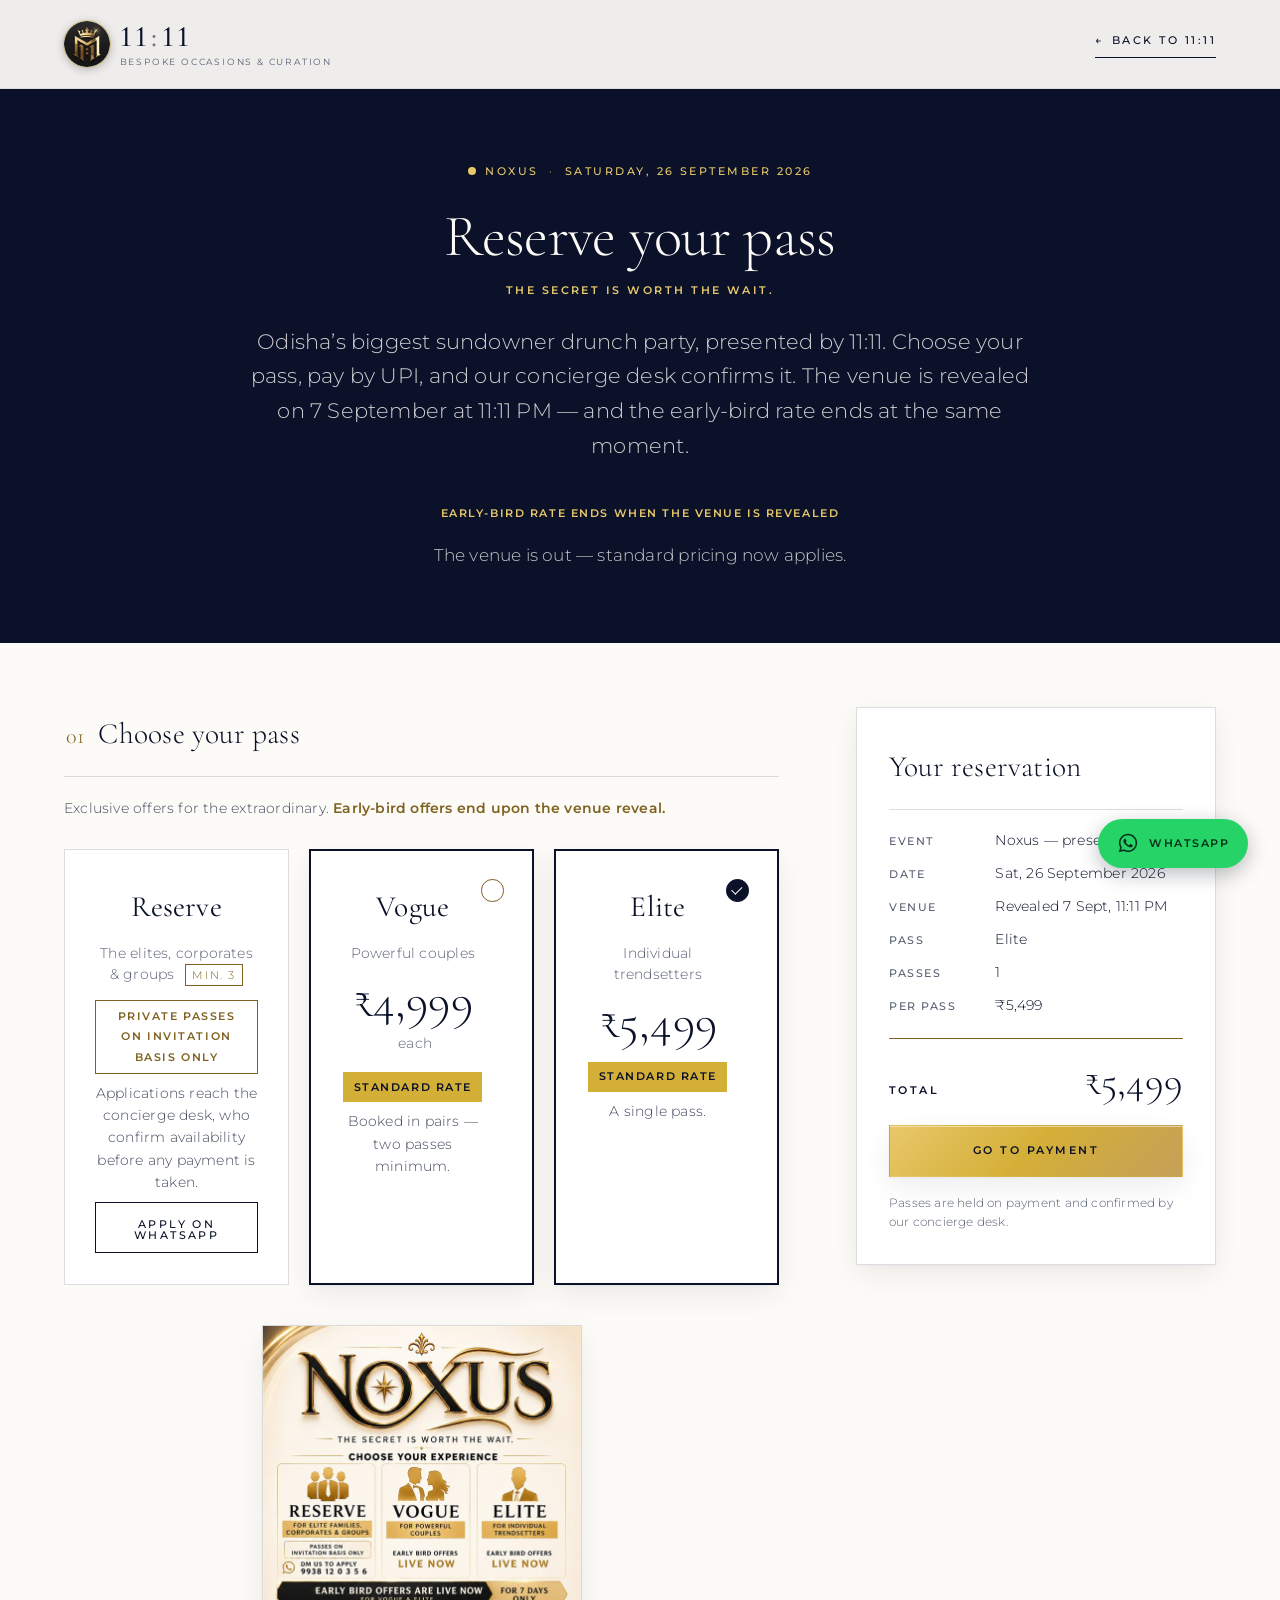
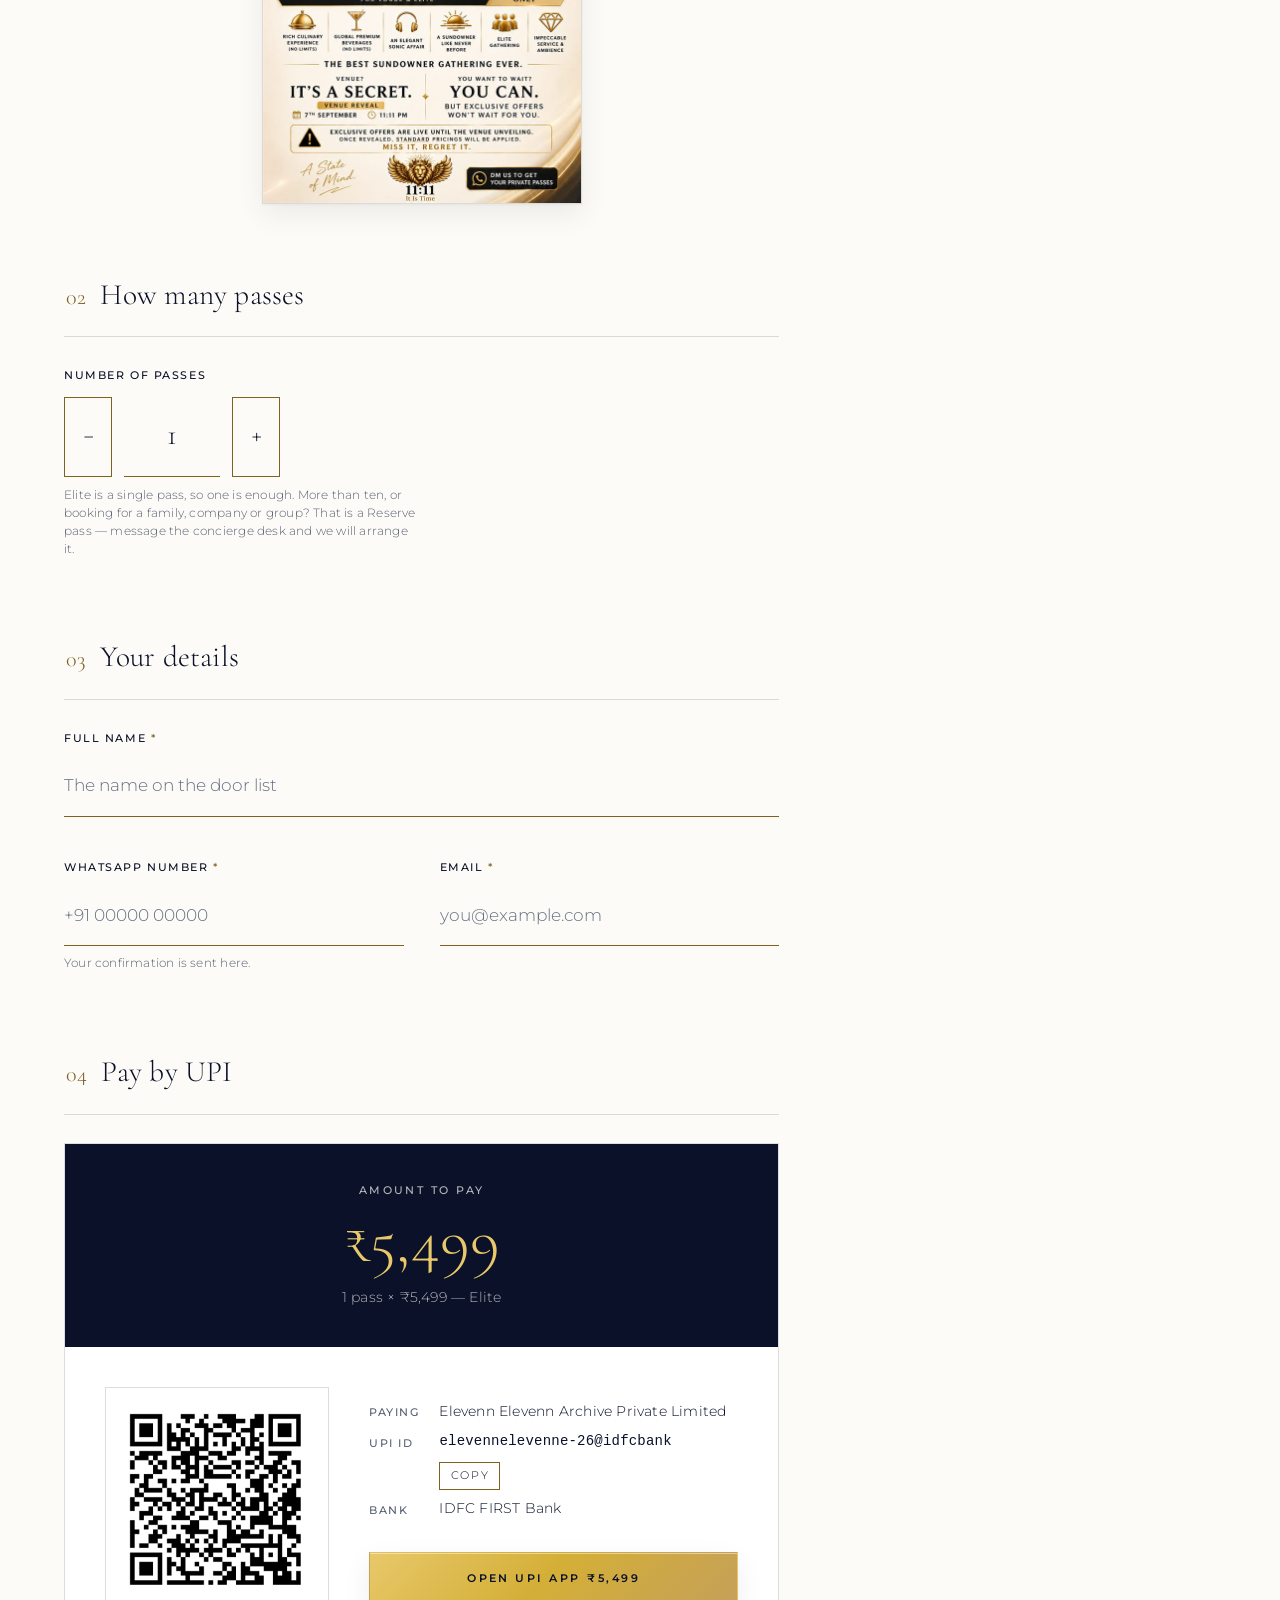
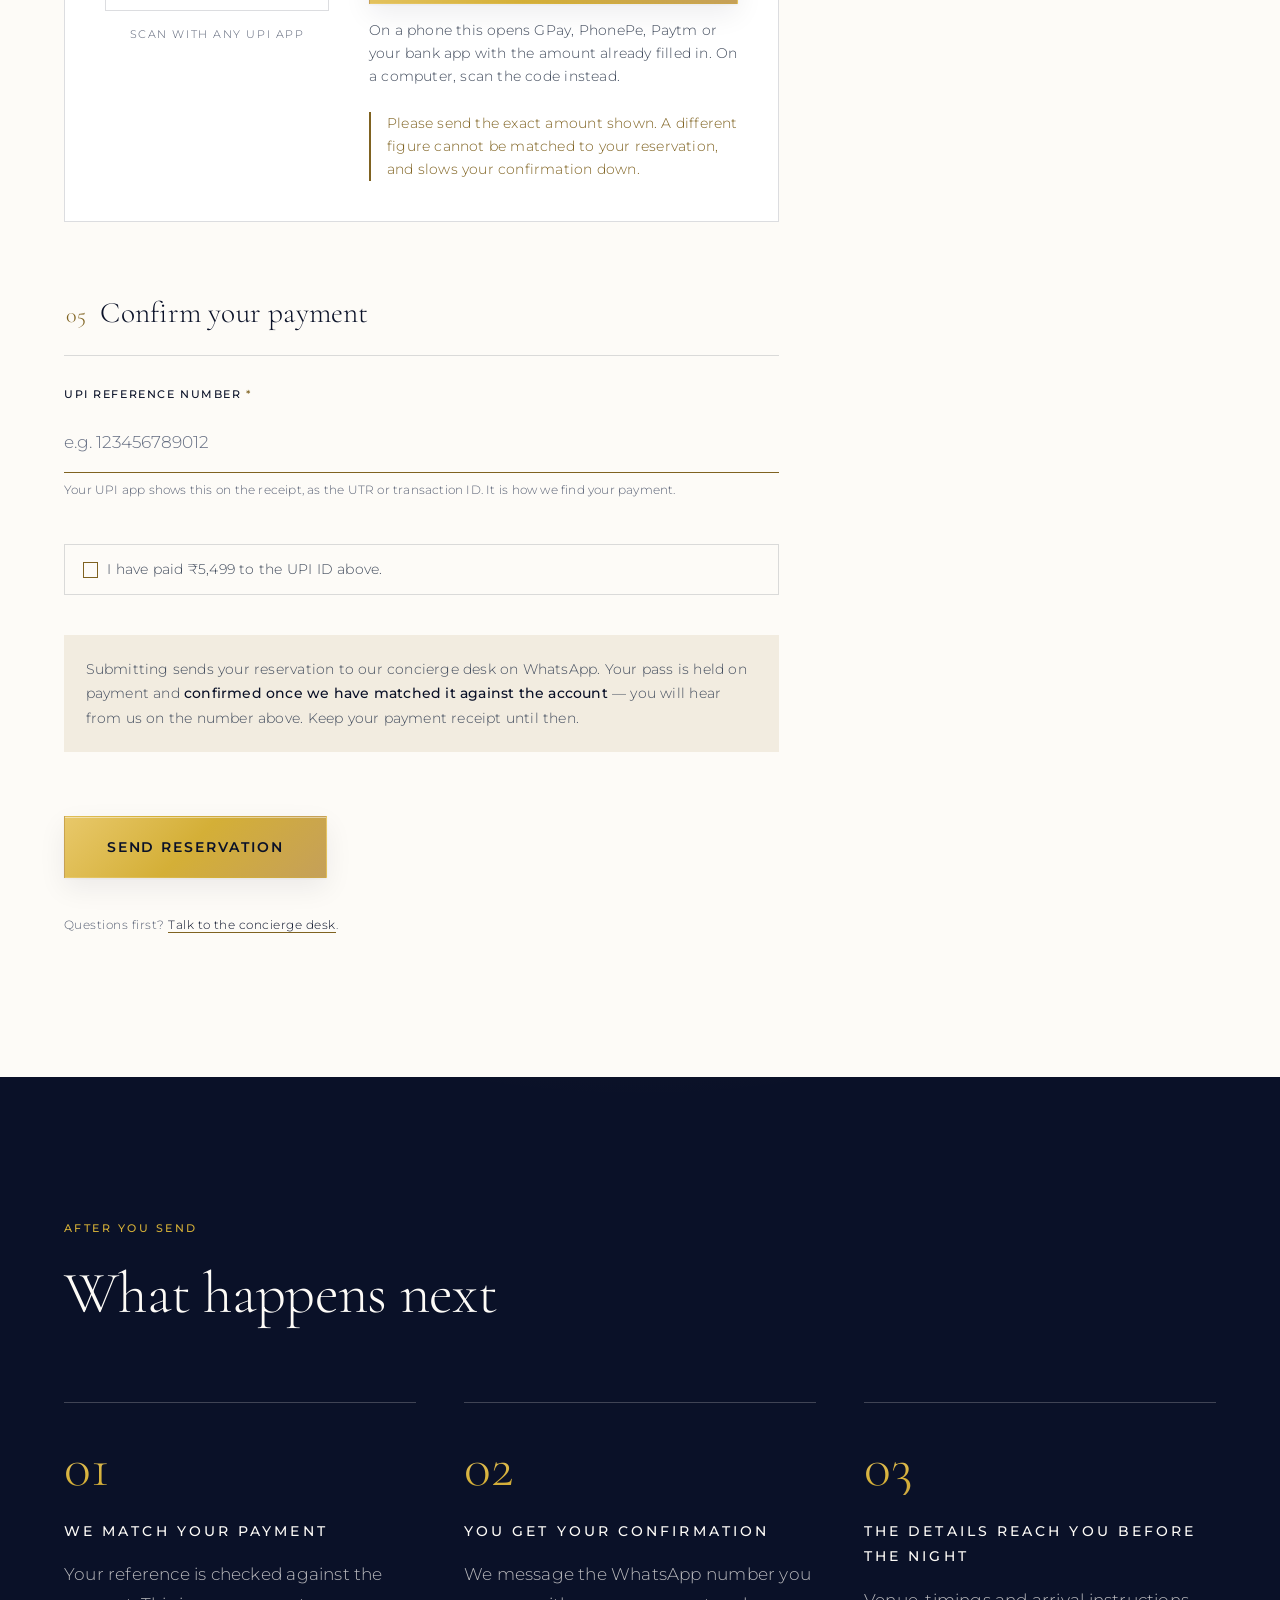
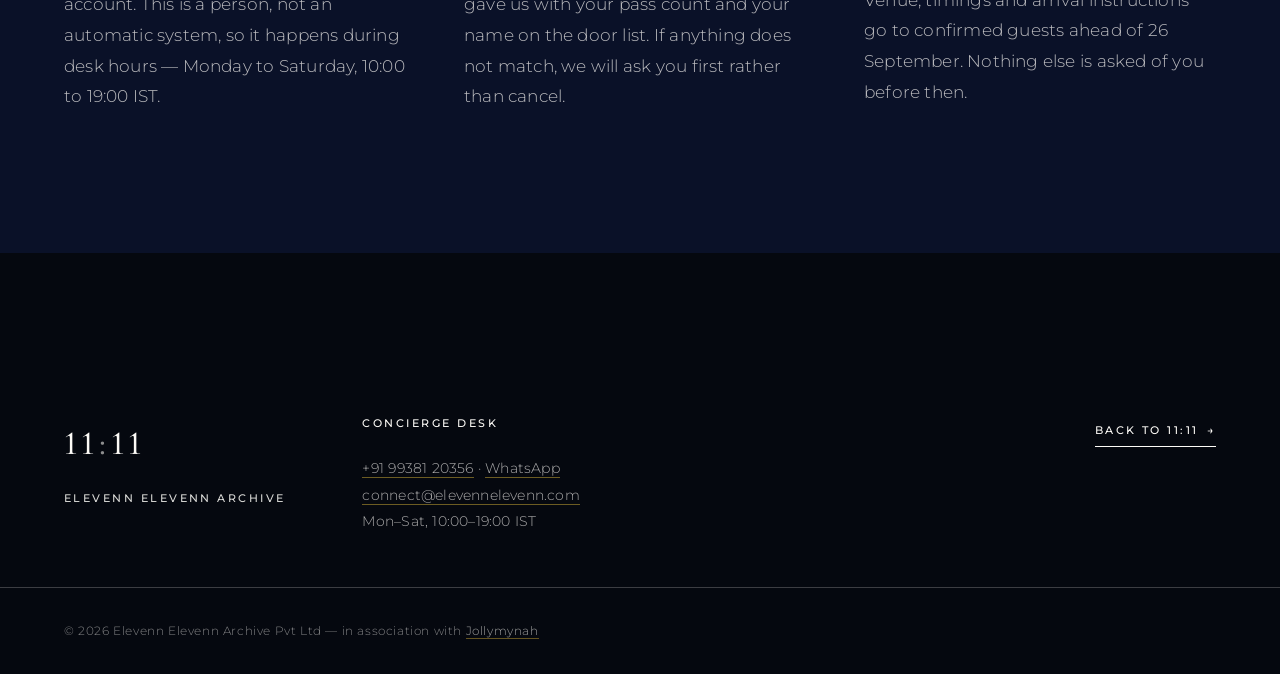
==== book.html @ fddaf41f "Add the campaign film to the Noxus band The client's 20-second vertical reel (478x850, H.264, 3.7 MB" ====
<!DOCTYPE html>
<html lang="en-IN" class="no-js">
<head>
  <meta charset="UTF-8">
  <meta name="viewport" content="width=device-width, initial-scale=1">

  <script>document.documentElement.className = document.documentElement.className.replace('no-js', 'js');</script>

  <title>Reserve Your Pass | NOXUS &mdash; 26 September 2026</title>
  <meta name="description" content="Reserve your NOXUS pass for Saturday 26 September 2026 — Odisha's biggest sundowner drunch party, presented by 11:11. Reserve, Vogue and Elite passes. The early-bird rate ends when the venue is revealed on 7 September at 11:11 PM.">
  <meta name="author" content="Elevenn Elevenn Archive Pvt Ltd">
  <meta name="theme-color" content="#FDFBF7">

  <link rel="icon" href="images/logo.png" type="image/png" sizes="512x512">
  <link rel="apple-touch-icon" href="images/apple-touch-icon.png">

  <!-- Canonical, for the same reason as index.html: these pages answer on both
       elevennelevenn.in and the old github.io address, which 301-redirects
       here. No trailing slash on this one — it is a file, not a directory. -->
  <link rel="canonical" href="https://elevennelevenn.in/book.html">

  <!-- This page gets shared far more than the home page will: a ticket link is
       pasted into WhatsApp groups, and the preview card is the advert. Same
       absolute host as index.html — move both files together. -->
  <meta property="og:type" content="website">
  <meta property="og:url" content="https://elevennelevenn.in/book.html">
  <meta property="og:site_name" content="11:11">
  <meta property="og:title" content="NOXUS — Reserve Your Pass · 26 September 2026">
  <meta property="og:description" content="Odisha's biggest sundowner drunch party, 26 September 2026. Reserve, Vogue and Elite passes — the early-bird rate ends the moment the venue is revealed on 7 September at 11:11 PM.">
  <meta property="og:locale" content="en_IN">
  <meta property="og:image" content="https://elevennelevenn.in/images/hero-1600.jpg">
  <meta property="og:image:alt" content="The 11:11 crest: a crowned lion between outspread golden wings, above the numerals 11:11, on midnight navy.">
  <meta name="twitter:card" content="summary_large_image">
  <meta name="twitter:title" content="NOXUS — Reserve Your Pass · 26 September 2026">
  <meta name="twitter:description" content="NOXUS, 26 September 2026. Reserve, Vogue and Elite passes. The early-bird rate ends when the venue is revealed.">
  <meta name="twitter:image" content="https://elevennelevenn.in/images/hero-1600.jpg">

  <link rel="preconnect" href="https://fonts.googleapis.com">
  <link rel="preconnect" href="https://fonts.gstatic.com" crossorigin>
  <link href="https://fonts.googleapis.com/css2?family=Cormorant+Garamond:ital,wght@0,300;0,400;0,500;0,600;1,300;1,400&family=Montserrat:wght@300;400;500;600&display=swap" rel="stylesheet">

  <!-- Same cache-buster string as index.html. Bump both together, always. -->
  <link rel="stylesheet" href="css/style.css?v=2026-09-02d">
</head>

<body>
  <a class="skip-link" href="#main">Skip to main content</a>

  <!-- ============================================================
       HEADER
       Deliberately not the site header: this is a checkout page, and a full
       navigation here exists only to lead people away from it mid-payment.
       Brand, one way back, one way to ask a question.

       --solid because there is no dark hero underneath — see section 06 of
       the stylesheet.
       ============================================================ -->
  <header class="site-header site-header--solid" id="site-header" data-header>
    <div class="container site-header__inner">
      <a class="logo" href="index.html" aria-label="11:11 — home">
        <img class="logo__badge" src="images/logo.png" alt="" aria-hidden="true"
             width="512" height="512" decoding="async">
        <span class="logo__text">
          <span class="logo__mark">11<span class="logo__colon">:</span>11</span>
          <span class="logo__sub">Bespoke Occasions &amp; Curation</span>
        </span>
      </a>

      <div class="site-header__actions">
        <a class="link-arrow book-back" href="index.html">
          <span class="link-arrow__icon book-back__icon" aria-hidden="true">&larr;</span>
          <span class="book-back__label">Back to 11:11</span>
        </a>
      </div>
    </div>
  </header>

  <main id="main">

    <!-- ============================================================
         1. THE HEAD OF THE PAGE
         Repeats the date and the countdown from the landing band, because a
         visitor arriving from a pasted link has not seen either.
         ============================================================ -->
    <section class="book-head" aria-labelledby="book-title">
      <div class="container book-head__inner">
        <p class="eyebrow eyebrow--light book-head__eyebrow">
          <span class="debut__pulse" aria-hidden="true"></span>Noxus
          <span class="debut__dot" aria-hidden="true">&middot;</span>
          Saturday, 26 September 2026
        </p>

        <h1 class="display display--lg book-head__title" id="book-title">
          Reserve your pass
        </h1>

        <p class="book-head__strap">The secret is worth the wait.</p>

        <p class="book-head__lede">
          Odisha&rsquo;s biggest sundowner drunch party, presented by 11:11. Choose
          your pass, pay by UPI, and our concierge desk confirms it. The venue is
          revealed on 7 September at 11:11 PM &mdash; and the early-bird rate ends
          at the same moment.
        </p>

        <!-- On a checkout page the useful clock is the DEADLINE, not the event.
             This counts to the venue unveiling on 7 September at 11:11 PM, which
             is the same instant the early-bird rate ends (client's poster,
             1 Sept 2026). The event's own countdown is on index.html.
             Same explicit +05:30 offset as every other countdown here. -->
        <p class="book-head__clock-label">Early-bird rate ends when the venue is revealed</p>
        <div class="countdown" data-countdown="2026-09-07T23:11:00+05:30"
             data-countdown-done="The venue is out &mdash; standard pricing now applies.">
          <div class="countdown__grid" aria-hidden="true">
            <div class="countdown__unit">
              <span class="countdown__num" data-countdown-part="days">--</span>
              <span class="countdown__label">Days</span>
            </div>
            <div class="countdown__unit">
              <span class="countdown__num" data-countdown-part="hours">--</span>
              <span class="countdown__label">Hours</span>
            </div>
            <div class="countdown__unit">
              <span class="countdown__num" data-countdown-part="minutes">--</span>
              <span class="countdown__label">Minutes</span>
            </div>
            <div class="countdown__unit">
              <span class="countdown__num" data-countdown-part="seconds">--</span>
              <span class="countdown__label">Seconds</span>
            </div>
          </div>
          <p class="visually-hidden" data-countdown-live role="status" aria-live="polite"></p>
        </div>
      </div>
    </section>

    <!-- ============================================================
         2. THE RESERVATION

         HOW THIS ACTUALLY WORKS, because it is not a payment gateway and the
         page must never imply that it is:

           1. The visitor picks a pass count. The RATE is not a choice — the
              early-bird price runs until the venue is unveiled on 7 September
              at 11:11 PM and the standard price applies after, so js/booking.js
              works out which is in force and writes the running total into the
              pass card, the summary, the pay panel and the UPI deep link.
           2. They pay that exact amount to the company's UPI ID, either by
              scanning images/upi-qr.png or by tapping the button, which opens
              their UPI app with payee and amount pre-filled.
           3. They come back, enter the UPI reference their app gave them, and
              submit. The details are handed to WhatsApp addressed to the
              concierge desk, exactly as the enquiry form does.
           4. A human matches the reference against the bank account and
              confirms the pass.

         Step 4 is a person, not code. That is why nothing on this page says a
         pass is "booked" or "confirmed" on submit — it says the reservation has
         been sent and will be confirmed. Do not soften that wording.

         STILL UNCONFIRMED, and therefore deliberately unwritten: the doors
         time, the lineup, the capacity, VOGUE's two prices, and the refund /
         transfer policy. That last one should exist in writing before real
         money arrives — flag it to the client rather than drafting terms here.
         The venue and the early-bird deadline are no longer on that list: the
         venue is deliberately secret until 7 September at 11:11 PM, which is
         also when the early-bird rate ends.
         ============================================================ -->
    <section class="section book" id="reserve" aria-labelledby="reserve-title">
      <div class="container book__grid">

        <div class="book__main">
          <h2 class="visually-hidden" id="reserve-title">Reserve a Noxus pass</h2>

          <form class="form book-form" id="booking-form" novalidate>

            <!-- ---------- Step 1: which pass ----------
              Three passes; two of them are bought here.

              PRICES (client, 1 Sept 2026, evening — these SUPERSEDE the
              ₹2,999/₹5,999 figures given earlier in the day, which predated the
              three-pass structure and were briefly live against Elite):

                Elite   individual        ₹5,499 → ₹2,499
                Vogue   couples, EACH     ₹4,999 → ₹1,999   (per person)
                Reserve invitation only, minimum 3

              Vogue is priced PER PERSON, which is why it carries data-min="2":
              a single Vogue pass at ₹1,999 would otherwise undercut a single
              Elite pass at ₹2,499 and nobody would ever buy Elite. Two is the
              smallest number that matches "for powerful couples" — it is an
              inference from the client's own wording, so it is flagged rather
              than buried.

              Every figure lives on the radio, beside the number a visitor
              reads. js/booking.js hardcodes no amount.
            -->
            <fieldset class="book-step">
              <legend class="book-step__legend">
                <span class="book-step__num" aria-hidden="true">01</span>
                Choose your pass
              </legend>

              <p class="book-step__intro">
                Exclusive offers for the extraordinary.
                <strong>Early-bird offers end upon the venue reveal.</strong>
              </p>

              <ul class="pass-choice">
                <li class="pass-card pass-card--static">
                  <p class="pass-card__flag">Reserve</p>
                  <p class="pass-card__who">The elites, corporates &amp; groups <span class="pass-card__min">Min. 3</span></p>
                  <p class="pass-card__status pass-card__status--invite">Private passes on invitation basis only</p>
                  <p class="pass-card__note">
                    Applications reach the concierge desk, who confirm availability
                    before any payment is taken.
                  </p>
                  <a class="btn btn--outline btn--sm pass-card__cta"
                     href="https://wa.me/919938120356?text=Hi%2011%3A11%2C%20I%27d%20like%20to%20apply%20for%20a%20NOXUS%20Reserve%20pass%20(minimum%203)."
                     target="_blank" rel="noopener">Apply on WhatsApp</a>
                </li>

                <li class="pass-opt">
                  <input class="pass-opt__input" type="radio" name="pass" id="pass-vogue"
                         value="Vogue"
                         data-price-early="1999" data-price-standard="4999"
                         data-min="2" data-per="each">
                  <label class="pass-card pass-card--book" for="pass-vogue">
                    <span class="pass-card__flag">Vogue</span>
                    <span class="pass-card__who">Powerful couples</span>
                    <span class="pass-card__price">
                      <span class="pass-card__amount" data-pass-amount>&#8377;1,999</span>
                      <span class="pass-card__per">each</span>
                      <span class="pass-card__was" data-pass-was>
                        <span class="pass-card__strike">&#8377;4,999</span>
                      </span>
                    </span>
                    <span class="pass-card__status pass-card__status--live" data-pass-window>Live now</span>
                    <span class="pass-card__note">Booked in pairs &mdash; two passes minimum.</span>
                    <span class="tier-opt__tick" aria-hidden="true"></span>
                  </label>
                </li>

                <li class="pass-opt">
                  <input class="pass-opt__input" type="radio" name="pass" id="pass-elite"
                         value="Elite" checked
                         data-price-early="2499" data-price-standard="5499"
                         data-min="1" data-per="">
                  <label class="pass-card pass-card--book" for="pass-elite">
                    <span class="pass-card__flag">Elite</span>
                    <span class="pass-card__who">Individual trendsetters</span>
                    <span class="pass-card__price">
                      <span class="pass-card__amount" data-pass-amount>&#8377;2,499</span>
                      <span class="pass-card__was" data-pass-was>
                        <span class="pass-card__strike">&#8377;5,499</span>
                      </span>
                    </span>
                    <span class="pass-card__status pass-card__status--live" data-pass-window>Live now</span>
                    <span class="pass-card__note">A single pass.</span>
                    <span class="tier-opt__tick" aria-hidden="true"></span>
                  </label>
                </li>
              </ul>

              <!-- The client's own passes artwork, supplied 1 Sept 2026. Every
                   word on it is set as real text in the cards above, so this is
                   reinforcement rather than the only carrier of the detail —
                   which is what the alt text reflects. Note the poster shows no
                   figures; the prices came separately. -->
              <figure class="pass-poster">
                <img
                  src="images/noxus-passes-640.jpg"
                  srcset="images/noxus-passes-640.jpg 640w, images/noxus-passes-1024.jpg 1024w"
                  sizes="(min-width: 720px) 20rem, 70vw"
                  width="1024" height="1536"
                  alt="NOXUS passes card: choose your experience. Reserve, for elite families, corporates and groups, passes on invitation basis only. Vogue, for powerful couples, early bird offers live now. Elite, for individual trendsetters, early bird offers live now. Venue reveal 7th September, 11:11 PM. Exclusive offers are live until the venue unveiling; once revealed, standard pricing will be applied."
                  loading="lazy" decoding="async">
              </figure>
            </fieldset>

            <!-- ---------- Step 2: how many ---------- -->
            <fieldset class="book-step">
              <legend class="book-step__legend">
                <span class="book-step__num" aria-hidden="true">02</span>
                How many passes
              </legend>

              <!-- The buttons are a convenience on top of a real number input,
                   not a replacement for it: typing 6 works, and so does a
                   phone's numeric keypad. The ceiling of 10 is a sanity limit
                   on a self-service form, not a stated capacity — a larger
                   party should be a conversation with the desk, which is what
                   the hint says. -->
              <div class="field field--qty">
                <label class="field__label" for="seats">Number of passes</label>
                <div class="qty">
                  <button class="qty__btn" type="button" data-qty-step="-1"
                          aria-label="One pass fewer">&minus;</button>
                  <input class="field__input qty__input" type="number" id="seats" name="seats"
                         value="1" min="1" max="10" step="1" inputmode="numeric"
                         aria-describedby="seats-hint seats-error">
                  <button class="qty__btn" type="button" data-qty-step="1"
                          aria-label="One pass more">+</button>
                </div>
                <p class="field__hint" id="seats-hint">
                  <span data-book="min-hint"></span>
                  More than ten, or booking for a family, company or group? That is a
                  Reserve pass &mdash; message the concierge desk and we will arrange it.
                </p>
                <p class="field__error" id="seats-error" data-book-error="seats"></p>
              </div>
            </fieldset>

            <!-- ---------- Step 3: who ---------- -->
            <fieldset class="book-step">
              <legend class="book-step__legend">
                <span class="book-step__num" aria-hidden="true">03</span>
                Your details
              </legend>

              <div class="form__grid">
                <div class="field field--full">
                  <label class="field__label" for="guest-name">Full Name <span class="req" aria-hidden="true">*</span></label>
                  <input class="field__input" type="text" id="guest-name" name="guest-name"
                         autocomplete="name" placeholder="The name on the door list"
                         aria-describedby="guest-name-error" required>
                  <p class="field__error" id="guest-name-error" data-book-error="guest-name"></p>
                </div>

                <div class="field">
                  <label class="field__label" for="guest-phone">WhatsApp Number <span class="req" aria-hidden="true">*</span></label>
                  <input class="field__input" type="tel" id="guest-phone" name="guest-phone"
                         autocomplete="tel" placeholder="+91 00000 00000"
                         aria-describedby="guest-phone-hint guest-phone-error" required>
                  <p class="field__hint" id="guest-phone-hint">Your confirmation is sent here.</p>
                  <p class="field__error" id="guest-phone-error" data-book-error="guest-phone"></p>
                </div>

                <div class="field">
                  <label class="field__label" for="guest-email">Email <span class="req" aria-hidden="true">*</span></label>
                  <input class="field__input" type="email" id="guest-email" name="guest-email"
                         autocomplete="email" placeholder="you@example.com"
                         aria-describedby="guest-email-error" required>
                  <p class="field__error" id="guest-email-error" data-book-error="guest-email"></p>
                </div>
              </div>
            </fieldset>

            <!-- ---------- Step 4: pay ---------- -->
            <fieldset class="book-step" id="pay">
              <legend class="book-step__legend">
                <span class="book-step__num" aria-hidden="true">04</span>
                Pay by UPI
              </legend>

              <div class="pay">
                <div class="pay__amount">
                  <p class="pay__amount-label">Amount to pay</p>
                  <p class="pay__amount-value" data-book="total">&#8377;2,499</p>
                  <p class="pay__amount-note" data-book="breakdown">1 pass &times; &#8377;2,499 &mdash; Elite</p>
                </div>

                <div class="pay__body">
                  <div class="pay__qr">
                    <!-- The client's own UPI QR, cropped to the code alone. The
                         wording that came with it (company name, UPI ID, bank)
                         is re-set as real text beside it: legible at any size,
                         and the UPI ID can be selected and copied, which a
                         picture of it cannot. -->
                    <img src="images/upi-qr.png" width="610" height="610"
                         alt="UPI QR code for Elevenn Elevenn Archive Private Limited, UPI ID elevennelevenne-26@idfcbank."
                         decoding="async">
                    <p class="pay__qr-cap">Scan with any UPI app</p>
                  </div>

                  <div class="pay__details">
                    <dl class="pay__list">
                      <dt>Paying</dt>
                      <dd>Elevenn Elevenn Archive Private Limited</dd>
                      <dt>UPI ID</dt>
                      <dd class="pay__upi">
                        <span id="upi-id">elevennelevenne-26@idfcbank</span>
                        <!-- Progressive: booking.js only shows this once it has
                             confirmed the browser has a clipboard API, so the
                             button is never a dead control. -->
                        <button class="pay__copy" type="button" id="upi-copy" hidden
                                data-copy-target="upi-id">Copy</button>
                      </dd>
                      <dt>Bank</dt>
                      <dd>IDFC FIRST Bank</dd>
                    </dl>

                    <!-- upi:// only resolves on a device with a UPI app, so the
                         QR above is the desktop path and this is the phone one.
                         booking.js rewrites the am= parameter every time the
                         pass count or the rate changes. -->
                    <a class="btn btn--gold btn--block pay__app" id="upi-link"
                       href="upi://pay?pa=elevennelevenne-26@idfcbank&amp;pn=Elevenn%20Elevenn%20Archive%20Private%20Limited&amp;cu=INR&amp;am=2499.00">
                      Open UPI App <span data-book="total-short">&#8377;2,499</span>
                    </a>
                    <p class="pay__app-note">
                      On a phone this opens GPay, PhonePe, Paytm or your bank app with the
                      amount already filled in. On a computer, scan the code instead.
                    </p>

                    <p class="pay__warn">
                      Please send the exact amount shown. A different figure cannot be
                      matched to your reservation, and slows your confirmation down.
                    </p>
                  </div>
                </div>
              </div>
            </fieldset>

            <!-- ---------- Step 5: confirm ---------- -->
            <fieldset class="book-step">
              <legend class="book-step__legend">
                <span class="book-step__num" aria-hidden="true">05</span>
                Confirm your payment
              </legend>

              <div class="field">
                <label class="field__label" for="utr">UPI Reference Number <span class="req" aria-hidden="true">*</span></label>
                <input class="field__input" type="text" id="utr" name="utr"
                       inputmode="numeric" placeholder="e.g. 123456789012"
                       autocomplete="off" aria-describedby="utr-hint utr-error" required>
                <p class="field__hint" id="utr-hint">
                  Your UPI app shows this on the receipt, as the UTR or transaction ID.
                  It is how we find your payment.
                </p>
                <p class="field__error" id="utr-error" data-book-error="utr"></p>
              </div>

              <div class="field field--check">
                <label class="check check--wide">
                  <input type="checkbox" id="paid" name="paid" value="Payment made"
                         aria-describedby="paid-error" required>
                  <span class="check__box" aria-hidden="true"></span>
                  <span>I have paid <span data-book="total-short">&#8377;2,499</span> to the UPI ID above.</span>
                </label>
                <p class="field__error" id="paid-error" data-book-error="paid"></p>
              </div>

              <p class="book-form__terms">
                Submitting sends your reservation to our concierge desk on WhatsApp.
                Your pass is held on payment and <strong>confirmed once we have matched
                it against the account</strong> &mdash; you will hear from us on the number
                above. Keep your payment receipt until then.
              </p>
            </fieldset>

            <div class="form__actions">
              <button class="btn btn--gold btn--lg btn--block-sm" type="submit">
                Send Reservation
              </button>
              <p class="form__note">
                Questions first? <a href="index.html#contact">Talk to the concierge desk</a>.
              </p>
            </div>

            <p class="form__summary" id="book-summary" role="alert" hidden></p>
          </form>

          <!-- Success panel, same pattern as the enquiry form on index.html:
               swapped in place of the form, or shown alongside it if the
               WhatsApp window was blocked and the fallback link is the only way
               through. -->
          <div class="form-success" id="book-success" role="status" aria-live="polite" hidden>
            <p class="form-success__mark" aria-hidden="true">11:11</p>

            <div data-book-success="whatsapp">
              <h3 class="form-success__title">Reservation sent</h3>
              <p>
                WhatsApp is open with your details. <strong>Press send</strong> — and attach
                your payment screenshot if you have it, it speeds the check up.
              </p>
              <p>
                Our concierge desk confirms your pass once the payment is matched against
                the account. We will message you on the number you gave us.
              </p>
            </div>

            <div data-book-success="whatsapp-blocked" hidden>
              <h3 class="form-success__title">One more step</h3>
              <p>
                Your browser blocked the WhatsApp window. Your details are still filled in
                below &mdash; use this link instead:
              </p>
              <p><a class="btn btn--solid btn--sm" id="book-wa-link" href="#" target="_blank" rel="noopener">Open WhatsApp</a></p>
            </div>

            <a class="btn btn--outline btn--sm" href="index.html">Back to 11:11</a>
          </div>
        </div>

        <!-- ---------- The running summary ----------
             Sticky from 1024px, where there is a column to spare. Below that it
             sits above the form as a plain block, which is the right order on a
             phone: what you are buying, then the buying. -->
        <aside class="book__rail" aria-labelledby="summary-title">
          <div class="summary">
            <h2 class="summary__title" id="summary-title">Your reservation</h2>

            <dl class="summary__list">
              <div class="summary__row">
                <dt>Event</dt>
                <dd>Noxus &mdash; presented by 11:11</dd>
              </div>
              <div class="summary__row">
                <dt>Date</dt>
                <dd>Sat, 26 September 2026</dd>
              </div>
              <div class="summary__row">
                <dt>Venue</dt>
                <dd>Revealed 7 Sept, 11:11 PM</dd>
              </div>
              <div class="summary__row">
                <dt>Pass</dt>
                <dd data-book="tier">Elite</dd>
              </div>
              <div class="summary__row">
                <dt>Passes</dt>
                <dd data-book="seats">1</dd>
              </div>
              <div class="summary__row">
                <dt>Per pass</dt>
                <dd data-book="unit">&#8377;2,499</dd>
              </div>
            </dl>

            <p class="summary__total">
              <span class="summary__total-label">Total</span>
              <span class="summary__total-value" data-book="total">&#8377;2,499</span>
            </p>

            <p class="summary__save" data-book="saving" hidden></p>

            <a class="btn btn--gold btn--block summary__cta" href="#pay">Go to payment</a>

            <p class="summary__note">
              Passes are held on payment and confirmed by our concierge desk.
            </p>
          </div>
        </aside>

      </div>
    </section>

    <!-- ============================================================
         3. WHAT HAPPENS NEXT
         Three sentences that exist because this is not a gateway: a visitor who
         has just sent money to a UPI ID needs to know, on the page, what the
         next twenty-four hours look like.
         ============================================================ -->
    <section class="section book-next" aria-labelledby="next-title">
      <div class="container">
        <header class="section-head section-head--light" data-reveal>
          <p class="eyebrow eyebrow--light">After you send</p>
          <h2 class="display display--lg" id="next-title">What happens next</h2>
        </header>

        <ol class="process__list book-next__list" data-reveal>
          <li class="step">
            <span class="step__num" aria-hidden="true">01</span>
            <h3 class="step__title">We match your payment</h3>
            <p class="step__text">
              Your reference is checked against the account. This is a person, not an
              automatic system, so it happens during desk hours &mdash; Monday to
              Saturday, 10:00 to 19:00 IST.
            </p>
          </li>
          <li class="step">
            <span class="step__num" aria-hidden="true">02</span>
            <h3 class="step__title">You get your confirmation</h3>
            <p class="step__text">
              We message the WhatsApp number you gave us with your pass count and your
              name on the door list. If anything does not match, we will ask you first
              rather than cancel.
            </p>
          </li>
          <li class="step">
            <span class="step__num" aria-hidden="true">03</span>
            <h3 class="step__title">The details reach you before the night</h3>
            <p class="step__text">
              Venue, timings and arrival instructions go to confirmed guests ahead of
              26 September. Nothing else is asked of you before then.
            </p>
          </li>
        </ol>
      </div>
    </section>

  </main>

  <!-- ============================================================
       FOOTER
       Cut down to what a checkout page needs: who you just paid, how to reach
       them, and the way back.
       ============================================================ -->
  <footer class="site-footer site-footer--slim">
    <div class="container site-footer__slim">
      <div>
        <p class="logo__mark logo__mark--footer">11<span class="logo__colon">:</span>11</p>
        <p class="site-footer__name">Elevenn Elevenn Archive</p>
      </div>

      <div class="site-footer__slim-contact">
        <p class="site-footer__heading">Concierge desk</p>
        <p>
          <a href="tel:+919938120356">+91 99381 20356</a>
          <span aria-hidden="true"> &middot; </span>
          <a href="https://wa.me/919938120356" target="_blank" rel="noopener">WhatsApp</a>
        </p>
        <p><a href="mailto:connect@elevennelevenn.com">connect@elevennelevenn.com</a></p>
        <p class="site-footer__note">Mon&ndash;Sat, 10:00&ndash;19:00 IST</p>
      </div>

      <div>
        <a class="link-arrow link-arrow--light" href="index.html">
          Back to 11:11 <span class="link-arrow__icon" aria-hidden="true">&rarr;</span>
        </a>
      </div>
    </div>

    <div class="container site-footer__bar">
      <p class="site-footer__copy">
        &copy; 2026 Elevenn Elevenn Archive Pvt Ltd
        <span class="site-footer__assoc">
          in association with
          <!-- Verified 2 Sept 2026: www.jollymynah.com resolves and redirects to
               the apex, so the link points straight at the apex to save the hop.
               "Jollymynah" is the spelling their own page title uses. -->
          <a href="https://jollymynah.com" target="_blank" rel="noopener">Jollymynah</a>
        </span>
      </p>
    </div>
  </footer>

  <a class="wa-float"
     href="https://wa.me/919938120356?text=Hi%2011%3A11%2C%20I%20have%20a%20question%20about%20the%20debut%20event%20on%2026%20September."
     target="_blank" rel="noopener"
     aria-label="Chat with 11:11 on WhatsApp">
    <svg class="wa-float__icon" viewBox="0 0 24 24" aria-hidden="true" focusable="false">
      <path d="M12.04 2C6.58 2 2.13 6.45 2.13 11.91c0 1.75.46 3.46 1.32 4.96L2 22l5.25-1.38a9.9 9.9 0 0 0 4.79 1.22h.01c5.46 0 9.91-4.45 9.91-9.91C21.96 6.45 17.5 2 12.04 2Zm0 18.15h-.01a8.2 8.2 0 0 1-4.19-1.15l-.3-.18-3.12.82.83-3.04-.2-.31a8.22 8.22 0 0 1-1.26-4.38c0-4.54 3.7-8.24 8.25-8.24 2.2 0 4.27.86 5.83 2.42a8.19 8.19 0 0 1 2.41 5.83c0 4.54-3.7 8.23-8.24 8.23Zm4.52-6.16c-.25-.12-1.47-.72-1.69-.81-.23-.08-.39-.12-.56.13-.16.24-.64.8-.78.97-.15.16-.29.18-.53.06-.25-.12-1.05-.39-1.99-1.23-.74-.66-1.23-1.47-1.38-1.72-.14-.25-.01-.38.11-.5.11-.11.25-.29.37-.43.12-.15.16-.25.25-.41.08-.17.04-.31-.02-.43-.06-.12-.56-1.34-.76-1.84-.2-.48-.4-.42-.56-.43h-.48c-.17 0-.43.06-.66.31-.23.25-.86.85-.86 2.07 0 1.22.89 2.4 1.01 2.56.12.17 1.75 2.67 4.23 3.74.59.26 1.05.41 1.41.52.59.19 1.13.16 1.56.1.48-.07 1.47-.6 1.68-1.18.21-.58.21-1.08.14-1.18-.06-.11-.22-.17-.47-.29Z"/>
    </svg>
    <span class="wa-float__label">WhatsApp</span>
  </a>

  <!-- script.js first: it owns the header state and the countdown that this
       page shares with index.html. booking.js only knows about this form. -->
  <script src="js/script.js?v=2026-09-02d"></script>
  <script src="js/booking.js?v=2026-09-02d"></script>
</body>
</html>
---- css/style.css ----
/* ==========================================================================
   11:11 — Elevenn Elevenn Archive Pvt Ltd
   Stylesheet — HTML5 / CSS3 only, no frameworks, no build step.

   CONTENTS
   01. Design tokens (colors, type, spacing)
   02. Reset & base
   03. Typography primitives
   04. Buttons & links
   05. Layout helpers
   06. Header & navigation
   07. Mobile navigation
   08. Hero
   08b. Noxus band, countdowns, passes & the booking-page pass cards
   09. About
   10. Services
   10b. Event types
   10c. Tiers & boundaries
   11. Process
   12. Portfolio (now the atmosphere / visual-direction grid)
   13. Testimonials (section removed from the page; styles kept)
   14. Call to action
   15. Contact & form
   15b. Booking page (book.html)
   16. Footer
   16b. WhatsApp contact
   17. Scroll reveal animations
   18. Reduced motion & print
   ========================================================================== */


/* ==========================================================================
   01. DESIGN TOKENS
   Change the palette, type and spacing scale here — everything else follows.
   ========================================================================== */
:root {
  /* --- Color -------------------------------------------------------------
     The three brand values below are the client's own, confirmed in the
     website brief (Q29) — not sampled, not invented:
       Midnight Navy   #0A1128   primary
       Champagne Gold  #D4AF37   accent   (Metallic Gold #C5A059 secondary)
       Warm Cream      #FDFBF7   background
     Everything else in this block is derived from those three, so the whole
     page can be re-tinted from here alone. Every ratio quoted below was
     measured with the WCAG formula — if you change a value, re-measure it and
     update the table in README.md rather than estimating. */
  --paper:      #FDFBF7;   /* page ground — warm cream (client) */
  --paper-alt:  #F2ECE0;   /* derived: alternating section band */
  --gold:       #D4AF37;   /* accent: rules, bullets, numerals (client) */
  --gold-metal: #C5A059;   /* secondary metallic gold (client) */
  --gold-deep:  #7F6220;   /* derived: the one gold dark enough for text on light */
  --gold-bright:#E8C86A;   /* derived: gold lifted toward paper, for the word
                              LEGEND over the two photographs — the champagne
                              gold itself measures about 2.5:1 there, under the
                              3:1 large-text floor. See README's contrast table. */
  --navy:       #0A1128;   /* headings, buttons, dark bands (client) */
  --white:      #FFFFFF;

  /* Derived tones */
  --navy-deep: #05080F;    /* the footer, one step deeper than the bands */
  --slate:     #586074;

  /* Channel triplets, so that no rgba() further down this file has to restate
     a brand colour by hand. Changing --navy above means changing --navy-rgb
     here too — they are the same colour written two ways. */
  --navy-rgb:  10 17 40;
  --paper-rgb: 253 251 247;
  --gold-rgb:  212 175 55;

  --hairline:       rgb(var(--navy-rgb) / 0.14);
  --hairline-soft:  rgb(var(--navy-rgb) / 0.08);
  --hairline-light: rgb(var(--paper-rgb) / 0.22);

  /* Semantic roles.
     Three deliberate steps of text contrast, all of which clear WCAG AA
     (4.5:1) on BOTH the paper and the alt background — measured, not guessed:
       --heading  18.1:1 on paper / 15.9:1 on alt
       --text      8.5:1 on paper /  7.5:1 on alt
       --muted     6.1:1 on paper /  5.3:1 on alt
     --accent is decorative only on light grounds (rules, bullets, numerals).
     Never put text in --accent there: the champagne gold measures 2.0:1 on
     paper and 1.8:1 on the alt band. Use --gold-deep (5.5:1 on paper, 4.9:1
     on alt) whenever a gold has to carry words on a light background.
     On the dark bands the plain --accent is not just safe but strong: it
     measures 8.9:1 on --navy and 9.5:1 on --navy-deep, which is why the
     process band's eyebrow and numerals are set in it. */
  --bg:            var(--paper);
  --bg-alt:        var(--paper-alt);
  --surface:       var(--white);
  --text:          #414B5C;
  --heading:       var(--navy);
  --muted:         var(--slate);
  --accent:        var(--gold);
  --error:         #9A3B2E;
  --placeholder:   #656E82;

  /* WhatsApp brand green — used only for the floating contact button. */
  --whatsapp:      #25D366;
  --whatsapp-dark: #128C7E;

  /* --- Typography ------------------------------------------------------- */
  --font-display: "Cormorant Garamond", "Times New Roman", Times, serif;
  --font-body:    "Montserrat", "Segoe UI", system-ui, -apple-system, sans-serif;

  --fs-eyebrow:   clamp(0.625rem, 0.58rem + 0.2vw, 0.7rem);
  --fs-small:     clamp(0.8125rem, 0.78rem + 0.16vw, 0.875rem);
  --fs-body:      clamp(0.9375rem, 0.9rem + 0.22vw, 1.0625rem);
  --fs-lede:      clamp(1.0625rem, 1rem + 0.42vw, 1.3125rem);
  --fs-h3:        clamp(1.375rem, 1.2rem + 0.8vw, 1.875rem);
  --fs-h2:        clamp(2rem, 1.35rem + 2.9vw, 3.75rem);
  --fs-h1:        clamp(2.75rem, 1.7rem + 4.6vw, 5.25rem);
  --fs-xl:        clamp(2.375rem, 1.5rem + 3.9vw, 4.75rem);

  --tracking-wide:  0.22em;
  --tracking-mid:   0.14em;
  --leading-tight:  1.06;
  --leading-body:   1.85;

  /* --- Spacing & layout -------------------------------------------------- */
  --container:      1320px;
  --container-pad:  clamp(1.25rem, 5vw, 4.5rem);
  --section-y:      clamp(4.5rem, 11vw, 9.5rem);
  --gap-sm:         clamp(0.75rem, 2vw, 1.25rem);
  --gap:            clamp(1.5rem, 3.5vw, 2.75rem);
  --gap-lg:         clamp(2.5rem, 6vw, 5.5rem);

  --nav-h:          88px;   /* the brand/nav row on its own */
  --header-h:       88px;   /* the whole header, announcement bar included —
                               measured and overwritten by js/script.js */

  /* --- Elevation -----------------------------------------------------------
     Two shadows, both cast in navy rather than black: a grey shadow on a warm
     cream page reads as dirt, a navy one reads as depth. Soft is the resting
     state for anything that sits above the page (cards, framed photographs);
     lift is the same shadow opened up on hover, so the movement is the shadow
     growing rather than a second effect appearing. */
  --shadow-soft: 0 1px 2px rgb(var(--navy-rgb) / 0.04),
                 0 10px 28px rgb(var(--navy-rgb) / 0.07);
  --shadow-lift: 0 2px 6px rgb(var(--navy-rgb) / 0.07),
                 0 22px 52px rgb(var(--navy-rgb) / 0.14);

  /* --- Motion ------------------------------------------------------------ */
  --ease:        cubic-bezier(0.22, 0.61, 0.36, 1);
  --ease-soft:   cubic-bezier(0.4, 0, 0.2, 1);
  --dur:         0.5s;
  --dur-slow:    0.9s;
}


/* ==========================================================================
   02. RESET & BASE
   ========================================================================== */
*,
*::before,
*::after { box-sizing: border-box; }

html {
  -webkit-text-size-adjust: 100%;
  scroll-behavior: smooth;
}

body {
  margin: 0;
  background-color: var(--bg);
  color: var(--text);
  font-family: var(--font-body);
  font-size: var(--fs-body);
  font-weight: 300;
  line-height: var(--leading-body);
  letter-spacing: 0.012em;
  -webkit-font-smoothing: antialiased;
  -moz-osx-font-smoothing: grayscale;
  overflow-x: hidden; /* safety net against accidental horizontal scroll */
}

/* Lock scrolling while the mobile menu is open */
body.is-locked { overflow: hidden; }

img,
picture,
video { display: block; max-width: 100%; height: auto; }

h1, h2, h3, h4 { margin: 0; }
p { margin: 0; }
ul, ol { margin: 0; padding: 0; list-style: none; }

a { color: inherit; text-decoration: none; }

button,
input,
select,
textarea {
  font: inherit;
  color: inherit;
}

/* Text for screen readers only. Not `display: none` and not `hidden`, both of
   which remove it from the accessibility tree as well as the page — this keeps
   it announced while taking no space. Used by the countdown, whose visible
   digits are aria-hidden. */
.visually-hidden {
  position: absolute;
  width: 1px;
  height: 1px;
  margin: -1px;
  padding: 0;
  overflow: hidden;
  clip-path: inset(50%);
  white-space: nowrap;
  border: 0;
}

/* Sections need breathing room under the sticky header when linked to */
section[id] { scroll-margin-top: calc(var(--header-h) + 8px); }

/* --- Focus visibility (never remove without a replacement) --------------- */
:focus-visible {
  outline: 2px solid var(--navy);
  outline-offset: 3px;
  border-radius: 1px;
}
.process :focus-visible,
.book-head :focus-visible,
.book-next :focus-visible,
.hero :focus-visible,
.cta :focus-visible,
.site-footer :focus-visible {
  outline-color: var(--paper);
}

.skip-link {
  position: absolute;
  left: 50%;
  top: 0;
  transform: translate(-50%, -120%);
  z-index: 200;
  padding: 0.85rem 1.5rem;
  background: var(--navy);
  color: var(--paper);
  font-size: var(--fs-eyebrow);
  letter-spacing: var(--tracking-mid);
  text-transform: uppercase;
  transition: transform var(--dur) var(--ease);
}
.skip-link:focus { transform: translate(-50%, 0); }

::selection {
  background: var(--navy);
  color: var(--paper);
}


/* ==========================================================================
   03. TYPOGRAPHY PRIMITIVES
   ========================================================================== */
.display {
  font-family: var(--font-display);
  font-weight: 300;
  color: var(--heading);
  line-height: var(--leading-tight);
  letter-spacing: -0.012em;
  text-wrap: balance;
}
.display--lg { font-size: var(--fs-h2); }
.display--xl { font-size: var(--fs-xl); }
.display em {
  font-style: italic;
  font-weight: 300;
}

/* The brand line is set WHERE moments BECOME LEGEND: capitals throughout, with
   the italic "moments" and the gold "legend" breaking them. Both exceptions are
   defined here because the line appears twice — the hero h1 and the closing
   heading — and the two must not drift apart.

   The capitals are a CSS transform on the headings themselves (see .hero__title
   and .cta__title), and those two rules also drop their <em> back to lowercase.
   This one only colours the last word. */
.word-gold { color: var(--gold-bright); }

.eyebrow {
  margin: 0 0 clamp(1rem, 2vw, 1.5rem);
  font-size: var(--fs-eyebrow);
  font-weight: 500;
  letter-spacing: var(--tracking-wide);
  text-transform: uppercase;
  color: var(--muted);
}
.eyebrow--light { color: rgb(var(--paper-rgb) / 0.78); }
/* On the one band with a known solid dark background, the eyebrow can take the
   brand gold outright — 4.95:1 on --navy. Over the hero and CTA photographs it
   stays light, because the colour behind it there is whatever the photograph
   happens to be. */
.process .eyebrow--light,
.book-next .eyebrow--light { color: var(--accent); }

.lede {
  font-size: var(--fs-lede);
  font-weight: 300;
  line-height: 1.7;
  color: var(--text);
}

.disclaimer {
  margin-top: clamp(2.5rem, 5vw, 4rem);
  max-width: 62ch;
  font-size: var(--fs-small);
  color: var(--muted);
  font-style: italic;
  line-height: 1.7;
}


/* ==========================================================================
   04. BUTTONS & LINKS
   ========================================================================== */
.btn {
  --btn-bg: transparent;
  --btn-fg: var(--navy);
  --btn-bd: var(--navy);

  display: inline-flex;
  align-items: center;
  justify-content: center;
  gap: 0.6em;
  min-height: 52px;
  padding: 0.95rem 2.1rem;
  border: 1px solid var(--btn-bd);
  background: var(--btn-bg);
  color: var(--btn-fg);
  font-family: var(--font-body);
  font-size: var(--fs-eyebrow);
  font-weight: 500;
  letter-spacing: var(--tracking-wide);
  text-transform: uppercase;
  line-height: 1;
  cursor: pointer;
  position: relative;
  overflow: hidden;
  isolation: isolate;
  transition: color var(--dur) var(--ease), border-color var(--dur) var(--ease);
}
/* The fill sweeps up from the bottom on hover — quiet, not flashy */
.btn::before {
  content: "";
  position: absolute;
  inset: 0;
  z-index: -1;
  background: var(--btn-fill, var(--navy));
  transform: scaleY(0);
  transform-origin: bottom;
  transition: transform var(--dur) var(--ease);
}
.btn:hover::before,
.btn:focus-visible::before { transform: scaleY(1); }

.btn--solid {
  --btn-bg: var(--navy);
  --btn-fg: var(--paper);
  --btn-bd: var(--navy);
  --btn-fill: var(--slate);
}
.btn--solid:hover,
.btn--solid:focus-visible { color: var(--paper); border-color: var(--slate); }

.btn--outline { --btn-fill: var(--navy); }
.btn--outline:hover,
.btn--outline:focus-visible { color: var(--paper); }

.btn--light {
  --btn-fg: var(--paper);
  --btn-bd: rgb(var(--paper-rgb) / 0.65);
  --btn-fill: var(--paper);
}
.btn--light:hover,
.btn--light:focus-visible { color: var(--navy); border-color: var(--paper); }

/* The one loud button on the site: solid champagne gold under navy type. It
   marks the start-a-brief action wherever it appears — hero, mobile menu,
   closing band, and the form's own submit — and nothing else. Enquire in the
   header stays an outline, because a page where every button is gold has no
   primary action at all.

   Safe by measurement, not by eye: navy on the gradient's darkest stop
   (--gold-metal) is 7.6:1, on the brand gold 8.9:1 and on --gold-bright
   11.5:1, so every pixel of the fill clears AA for body-sized type. The inset
   highlight along the top edge is what makes it read as metal rather than
   mustard; the shadow beneath it is navy, like every other shadow here. */
.btn--gold {
  --btn-fg: var(--navy);
  --btn-bd: transparent;
  background-image: linear-gradient(135deg,
    var(--gold-bright) 0%, var(--gold) 48%, var(--gold-metal) 100%);
  box-shadow:
    inset 0 1px 0 rgb(var(--paper-rgb) / 0.5),
    var(--shadow-soft);
  font-weight: 600;
}
/* The sweep-up fill the base .btn provides, in a brighter gold — the button
   polishes rather than changes colour. */
.btn--gold::before {
  background-image: linear-gradient(135deg,
    var(--gold) 0%, var(--gold-bright) 52%, var(--gold) 100%);
}
.btn--gold:hover,
.btn--gold:focus-visible {
  color: var(--navy);
  box-shadow:
    inset 0 1px 0 rgb(var(--paper-rgb) / 0.6),
    var(--shadow-lift);
}

.btn--sm { min-height: 42px; padding: 0.7rem 1.4rem; }
/* One step up from the default, for the single most important action on a
   page — the reserve button on the debut band and on the booking page. */
.btn--lg {
  min-height: 62px;
  padding: 1.15rem 2.6rem;
  font-size: var(--fs-small);
  letter-spacing: var(--tracking-mid);
}
.btn--block { width: 100%; }

@media (max-width: 559px) {
  .btn--block-sm { width: 100%; }
}

/* Text link with a nudging arrow */
.link-arrow {
  display: inline-flex;
  align-items: center;
  gap: 0.7em;
  font-size: var(--fs-eyebrow);
  font-weight: 500;
  letter-spacing: var(--tracking-wide);
  text-transform: uppercase;
  color: var(--navy);
  padding-bottom: 0.4rem;
  background-image: linear-gradient(currentColor, currentColor);
  background-repeat: no-repeat;
  background-position: 0 100%;
  background-size: 100% 1px;
  transition: background-size var(--dur) var(--ease), color var(--dur) var(--ease);
}
.link-arrow__icon {
  display: inline-block;
  transition: transform var(--dur) var(--ease);
}
.link-arrow:hover .link-arrow__icon,
.link-arrow:focus-visible .link-arrow__icon { transform: translateX(6px); }
.link-arrow:hover { background-size: 0% 1px; }
.link-arrow--light { color: var(--paper); }


/* ==========================================================================
   05. LAYOUT HELPERS
   ========================================================================== */
.container {
  width: 100%;
  max-width: var(--container);
  margin-inline: auto;
  padding-inline: var(--container-pad);
}

.section { padding-block: var(--section-y); }

.section-head {
  max-width: 46rem;
  margin-bottom: clamp(2.75rem, 6vw, 5rem);
}
.section-head__lede {
  margin-top: clamp(1rem, 2vw, 1.5rem);
  max-width: 48ch;
  font-size: var(--fs-body);
  color: var(--muted);
  line-height: 1.8;
}
.section-head--light .display { color: var(--paper); }
.section-head--light .section-head__lede { color: rgb(var(--paper-rgb) / 0.7); }


/* ==========================================================================
   06. HEADER & NAVIGATION
   ========================================================================== */
.site-header {
  position: fixed;
  inset: 0 0 auto 0;
  z-index: 100;
  background: transparent;
  border-bottom: 1px solid transparent;
  transition: background-color var(--dur) var(--ease),
              border-color var(--dur) var(--ease),
              box-shadow var(--dur) var(--ease);
}
.site-header__inner {
  display: flex;
  align-items: center;
  justify-content: space-between;
  gap: var(--gap-sm);
  min-height: var(--nav-h);
  padding-block: 1rem;
}

/* Over the hero the header is transparent with light type;
   .is-scrolled is toggled by js/script.js */
.site-header .logo,
.site-header .nav-link,
.site-header .btn { color: var(--paper); }
.site-header .btn--outline { --btn-bd: rgb(var(--paper-rgb) / 0.6); --btn-fill: var(--paper); }
.site-header .btn--outline:hover,
.site-header .btn--outline:focus-visible { color: var(--navy); border-color: var(--paper); }
.site-header .logo__sub { color: rgb(var(--paper-rgb) / 0.7); }

/* Reading progress, drawn along the header's own bottom edge. It only appears
   once the header has taken its cream background — over the hero there is no
   edge for it to sit on, and a gold line across a photograph would read as a
   loading bar. --scroll-progress is published by js/script.js on the same
   scroll pass that toggles .is-scrolled, so this costs no extra listener. */
.site-header::after {
  content: "";
  position: absolute;
  left: 0;
  right: 0;
  bottom: -1px;
  height: 2px;
  transform: scaleX(var(--scroll-progress, 0));
  transform-origin: left center;
  background: linear-gradient(90deg,
    var(--gold-metal), var(--gold) 55%, var(--gold-bright));
  opacity: 0;
  transition: opacity var(--dur) var(--ease);
  pointer-events: none;
}
.site-header.is-scrolled::after,
.site-header--solid::after { opacity: 1; }

/* --solid is the scrolled appearance, pinned on. Pages without a dark hero
   under the header (book.html) have nothing for the transparent state to sit
   on: cream-on-cream type is invisible from the first paint until the visitor
   happens to scroll. */
.site-header.is-scrolled,
.site-header--solid {
  background: rgb(var(--paper-rgb) / 0.94);
  -webkit-backdrop-filter: saturate(140%) blur(10px);
  backdrop-filter: saturate(140%) blur(10px);
  border-bottom-color: var(--hairline-soft);
}
.site-header.is-scrolled .logo,
.site-header.is-scrolled .nav-link,
.site-header.is-scrolled .btn,
.site-header--solid .logo,
.site-header--solid .nav-link,
.site-header--solid .btn { color: var(--navy); }
.site-header.is-scrolled .logo__sub,
.site-header--solid .logo__sub { color: var(--muted); }
.site-header.is-scrolled .btn--outline,
.site-header--solid .btn--outline { --btn-bd: var(--navy); --btn-fill: var(--navy); }
.site-header.is-scrolled .btn--outline:hover,
.site-header.is-scrolled .btn--outline:focus-visible,
.site-header--solid .btn--outline:hover,
.site-header--solid .btn--outline:focus-visible { color: var(--paper); }
.site-header.is-scrolled .nav-toggle__bars span,
.site-header--solid .nav-toggle__bars span { background: var(--navy); }

/* The gold ticket button is the one exception to both header states above:
   `.site-header .btn` would repaint its label cream, which on the gold fill is
   about 1.6:1 — unreadable. Navy on that gradient is 7.6:1 at its darkest
   stop, so the button keeps its own colour in every header state. */
.site-header .btn--gold,
.site-header.is-scrolled .btn--gold,
.site-header--solid .btn--gold { color: var(--navy); }

/* --- Wordmark -----------------------------------------------------------
   "11:11" is a numeric mark, so it needs different treatment from a lettered
   one: lining figures (Cormorant defaults to old-style, which would drop the
   1s to x-height), tighter tracking, and a lightened colon. */
/* Badge + wordmark sit side by side; the wordmark stacks internally. */
.logo {
  display: inline-flex;
  align-items: center;
  gap: 0.6rem;
  line-height: 1;
}
.logo__text {
  display: inline-flex;
  flex-direction: column;
  gap: 0.3rem;
}
.logo__mark {
  font-family: var(--font-display);
  font-size: clamp(1.375rem, 1.1rem + 1vw, 1.875rem);
  font-weight: 500;
  letter-spacing: 0.12em;
  white-space: nowrap;
  font-variant-numeric: lining-nums;
  font-feature-settings: "lnum" 1;
}
/* The colon carries the brand's pause — set it back so the numerals lead */
.logo__colon {
  opacity: 0.55;
  padding-inline: 0.02em;
}
/* The badge sub-text, "Bespoke Occasions & Curation". At 28 characters it is
   far longer than the tagline it replaced, so the tracking is eased off and it
   is withheld until there is genuinely room for it beside the nav — on a phone
   it would push the wordmark into the hamburger. */
.logo__sub {
  display: none;
  font-size: 0.5625rem;
  font-weight: 400;
  letter-spacing: 0.2em;
  text-transform: uppercase;
  white-space: nowrap;
  color: var(--muted);
}
@media (min-width: 1140px) { .logo__sub { display: block; } }
.logo__mark--sm { font-size: 1.375rem; }
.logo__mark--footer { font-size: clamp(1.625rem, 1.3rem + 1.1vw, 2.125rem); color: var(--paper); }

/* --- Brand badge (images/logo.png) ---------------------------------------
   The client's crowned 11:11 monogram, gold on near-black. The file is already
   a circle with transparent corners, so the radius here is belt and braces —
   it keeps the crop circular if the file is ever replaced with a square one.

   Because the mark carries its own dark ground it needs no light/dark pair: it
   holds up over the hero photograph and on the ivory scrolled header alike.
   The ring and the halo are what make it read as a struck medallion rather
   than a photo cut out with scissors — the gold hairline picks the edge out
   against the hero's dark upper third, and the navy halo does the same job on
   cream, where a black disc otherwise sits flat on the paper.

   `object-fit: cover` with a square box guards against a non-square
   replacement file distorting into an oval. */
.logo__badge {
  display: block;
  flex: none;
  /* 52px is the ceiling, not a preference: the header is 88px tall with 1rem of
     padding above and below, which leaves exactly 56px of usable height. A badge
     any larger than 52px would set the header's height itself and the gap either
     side of it would vanish. */
  width: clamp(42px, 3.6vw, 52px);
  height: clamp(42px, 3.6vw, 52px);
  object-fit: cover;
  border-radius: 50%;
  box-shadow:
    0 0 0 1px rgb(var(--gold-rgb) / 0.45),
    0 2px 10px rgb(var(--navy-rgb) / 0.28);
  transition: box-shadow var(--dur) var(--ease), transform var(--dur) var(--ease);
}
/* Hover belongs to the whole lockup, not the image: the badge and the wordmark
   are one link, so lighting up only half of it on hover looks like a bug. */
.logo:hover .logo__badge {
  transform: scale(1.04);
  box-shadow:
    0 0 0 1px rgb(var(--gold-rgb) / 0.85),
    0 4px 16px rgb(var(--navy-rgb) / 0.34);
}
.logo__badge--sm { width: 38px; height: 38px; }
/* The footer badge stands alone above the wordmark rather than beside it, so
   nothing caps it the way the header height caps the one above — it is sized to
   stay clearly the largest instance of the mark on the page. */
.logo__badge--footer {
  width: clamp(64px, 6vw, 80px);
  height: clamp(64px, 6vw, 80px);
  margin-bottom: 1.1rem;
  /* On the navy footer the halo has nothing to sit against, so the ring does
     the work alone and is set a little stronger. */
  box-shadow: 0 0 0 1px rgb(var(--gold-rgb) / 0.55);
}

/* Inline lockup used in the mobile-menu header, where the badge sits beside
   the wordmark on one line rather than above a tagline. */
.logo--inline {
  display: inline-flex;
  align-items: center;
  gap: 0.55rem;
}

/* --- Desktop nav --------------------------------------------------------- */
.nav-desktop { display: none; }
.nav-desktop__list {
  display: flex;
  align-items: center;
  gap: clamp(1.25rem, 2.6vw, 2.5rem);
}
.nav-link {
  position: relative;
  display: inline-block;
  white-space: nowrap;
  padding-block: 0.35rem;
  font-size: var(--fs-eyebrow);
  font-weight: 500;
  letter-spacing: var(--tracking-mid);
  text-transform: uppercase;
  transition: opacity var(--dur) var(--ease);
}
.nav-link::after {
  content: "";
  position: absolute;
  left: 0;
  bottom: 0;
  width: 100%;
  height: 1px;
  background: currentColor;
  transform: scaleX(0);
  transform-origin: right;
  transition: transform var(--dur) var(--ease);
}
.nav-link:hover::after,
.nav-link:focus-visible::after,
.nav-link.is-active::after { transform: scaleX(1); transform-origin: left; }

/* The debut link, marked with a gold dot rather than a colour: the header sits
   over a photograph for the whole hero, and gold type there is the 2.75:1 case
   documented in README. A dot is decoration, so it is allowed to be quiet. */
.nav-link--flag { padding-left: 0.9rem; }
.nav-link--flag::before {
  content: "";
  position: absolute;
  left: 0;
  top: 50%;
  width: 6px;
  height: 6px;
  margin-top: -3px;
  border-radius: 50%;
  background: var(--gold);
}

.site-header__actions {
  display: flex;
  align-items: center;
  gap: clamp(0.75rem, 2vw, 1.5rem);
}
.site-header__cta { display: none; }


/* --- Hamburger ----------------------------------------------------------- */
.nav-toggle {
  display: inline-flex;
  align-items: center;
  justify-content: center;
  width: 48px;
  height: 48px;
  margin-right: -12px;
  padding: 0;
  background: none;
  border: 0;
  cursor: pointer;
}
.nav-toggle__bars {
  display: block;
  position: relative;
  width: 26px;
  height: 10px;
}
.nav-toggle__bars span {
  position: absolute;
  left: 0;
  width: 100%;
  height: 1px;
  background: var(--paper);
  transition: background-color var(--dur) var(--ease), transform var(--dur) var(--ease);
}
.nav-toggle__bars span:first-child { top: 0; }
.nav-toggle__bars span:last-child  { bottom: 0; width: 70%; }
.nav-toggle:hover .nav-toggle__bars span:last-child { width: 100%; }

@media (min-width: 960px) {
  .nav-desktop { display: block; }
  .site-header__cta { display: inline-flex; }
  .nav-toggle { display: none; }
}

/* --- Announcement bar -----------------------------------------------------
   THE FIX FOR THE REAL PROBLEM. The debut band lives below a 100vh hero, so on
   the screen most visitors ever see, the event was represented by a small
   button and a nav link — the date, the price and the countdown were a full
   scroll away, and the one loud thing on the page pointed at the enquiry form
   instead. This bar puts the event on every screen of every page, at every
   scroll position, and it is the whole reason it is allowed to be gold.

   It lives INSIDE <header data-header>, so js/script.js measures it into
   --header-h automatically and the hero padding and every scroll-margin follow
   without being told. That is also why .site-header__inner switched from
   --header-h to --nav-h: an inner row whose min-height was the measured height
   of its own parent grows on every measurement pass.

   The whole bar is one link. Navy on the gold gradient measures 7.6:1 at the
   darkest stop and 11.5:1 at the lightest, so every word on it clears AA. */
.announce {
  display: block;
  position: relative;
  z-index: 1;
  background-image: linear-gradient(100deg,
    var(--gold-metal) 0%, var(--gold) 42%, var(--gold-bright) 72%, var(--gold) 100%);
  color: var(--navy);
  box-shadow: inset 0 -1px 0 rgb(var(--navy-rgb) / 0.14);
}
.announce__inner {
  display: flex;
  align-items: center;
  justify-content: center;
  flex-wrap: nowrap;
  gap: clamp(0.5rem, 1.6vw, 1.1rem);
  min-height: 2.75rem;
  padding-block: 0.5rem;
  font-size: var(--fs-eyebrow);
  font-weight: 600;
  letter-spacing: var(--tracking-mid);
  text-transform: uppercase;
  line-height: 1.2;
}

/* A slow double-pulse. It is the only animated thing above the fold, which is
   the point — motion is what the eye catches before it reads. Two seconds is
   long enough not to nag; prefers-reduced-motion drops it in section 18. */
.announce__pulse {
  flex: none;
  width: 0.5rem;
  height: 0.5rem;
  border-radius: 50%;
  background: var(--navy);
  animation: announce-pulse 2s var(--ease-soft) infinite;
}
@keyframes announce-pulse {
  0%, 60%, 100% { opacity: 1;   transform: scale(1); }
  30%           { opacity: 0.25; transform: scale(0.6); }
}

.announce__sep { opacity: 0.4; }
.announce__label { font-weight: 700; letter-spacing: var(--tracking-wide); }
.announce__count {
  font-variant-numeric: tabular-nums;
  white-space: nowrap;
  opacity: 0.85;
}
.announce__price { white-space: nowrap; }
.announce__date  { white-space: nowrap; }

/* The call to action is underlined rather than boxed: a button inside a bar
   that is itself a button reads as two targets when it is one. */
.announce__cta {
  flex: none;
  white-space: nowrap;
  font-weight: 700;
  border-bottom: 1.5px solid rgb(var(--navy-rgb) / 0.55);
  padding-bottom: 1px;
  transition: border-color var(--dur) var(--ease);
}
.announce:hover .announce__cta { border-bottom-color: var(--navy); }
.announce:focus-visible { outline: 2px solid var(--navy); outline-offset: -4px; }

/* Progressive disclosure by width, most persuasive parts kept longest. The
   price outranks the date: a visitor who has not decided to care about the
   night yet is moved by ₹2,999, not by which Saturday it falls on. */
/* The countdown is never dropped wholesale: the words beside it read "Early
   bird ends", and hiding the figure leaves that sentence hanging with nothing
   after it. The minutes go instead, which keeps the phrase complete down to
   320px and loses only the least useful digit. */
.announce__unit { white-space: nowrap; }
@media (max-width: 899px) { .announce__date       { display: none; } }
@media (max-width: 699px) { .announce__sep        { display: none; } }
@media (max-width: 559px) { .announce__unit--min  { display: none; } }
@media (max-width: 419px) { .announce__label      { display: none; } }

/* ==========================================================================
   07. MOBILE NAVIGATION
   ========================================================================== */
.mobile-nav {
  position: fixed;
  inset: 0;
  z-index: 150;
}
.mobile-nav[hidden] { display: none; }

.mobile-nav__backdrop {
  position: absolute;
  inset: 0;
  background: rgb(var(--navy-rgb) / 0.45);
  opacity: 0;
  transition: opacity var(--dur) var(--ease);
}
.mobile-nav__panel {
  position: absolute;
  inset: 0 0 0 auto;
  width: min(30rem, 100%);
  display: flex;
  flex-direction: column;
  padding: 1.75rem var(--container-pad) 2.5rem;
  background: var(--paper);
  transform: translateX(100%);
  transition: transform var(--dur-slow) var(--ease);
  overflow-y: auto;
  overscroll-behavior: contain;
}
.mobile-nav.is-open .mobile-nav__backdrop { opacity: 1; }
.mobile-nav.is-open .mobile-nav__panel { transform: translateX(0); }

.mobile-nav__head {
  display: flex;
  align-items: center;
  justify-content: space-between;
  min-height: calc(var(--header-h) - 2rem);
  padding-bottom: 1.5rem;
  border-bottom: 1px solid var(--hairline-soft);
  color: var(--navy);
}
.mobile-nav__close {
  width: 48px;
  height: 48px;
  margin-right: -12px;
  background: none;
  border: 0;
  font-size: 1.9rem;
  line-height: 1;
  color: var(--navy);
  cursor: pointer;
  transition: transform var(--dur) var(--ease), opacity var(--dur) var(--ease);
}
.mobile-nav__close:hover { transform: rotate(90deg); }

.mobile-nav__list {
  display: flex;
  flex-direction: column;
  padding-block: clamp(1.5rem, 5vw, 3rem);
}
.mobile-nav__list li {
  opacity: 0;
  transform: translateY(14px);
  transition: opacity var(--dur-slow) var(--ease), transform var(--dur-slow) var(--ease);
}
.mobile-nav.is-open .mobile-nav__list li { opacity: 1; transform: none; }
.mobile-nav.is-open .mobile-nav__list li:nth-child(1) { transition-delay: 0.10s; }
.mobile-nav.is-open .mobile-nav__list li:nth-child(2) { transition-delay: 0.16s; }
.mobile-nav.is-open .mobile-nav__list li:nth-child(3) { transition-delay: 0.22s; }
.mobile-nav.is-open .mobile-nav__list li:nth-child(4) { transition-delay: 0.28s; }
.mobile-nav.is-open .mobile-nav__list li:nth-child(5) { transition-delay: 0.34s; }
.mobile-nav.is-open .mobile-nav__list li:nth-child(6) { transition-delay: 0.40s; }
.mobile-nav.is-open .mobile-nav__list li:nth-child(7) { transition-delay: 0.46s; }
.mobile-nav.is-open .mobile-nav__list li:nth-child(8) { transition-delay: 0.52s; }

.mobile-nav__list a {
  display: block;
  padding-block: 0.7rem;
  font-family: var(--font-display);
  font-size: clamp(1.75rem, 6vw, 2.5rem);
  font-weight: 300;
  color: var(--navy);
  border-bottom: 1px solid var(--hairline-soft);
  transition: color var(--dur) var(--ease), padding-left var(--dur) var(--ease);
}
.mobile-nav__list a:hover { color: var(--slate); padding-left: 0.5rem; }

/* Two buttons now, so they need a gap; the gold one is the ticket. */
.mobile-nav__foot {
  margin-top: auto;
  display: grid;
  gap: 0.75rem;
}
/* The debut item, given the same gold dot as its desktop counterpart. */
.mobile-nav__list a.is-flagged { padding-left: 1rem; position: relative; }
.mobile-nav__list a.is-flagged::before {
  content: "";
  position: absolute;
  left: 0;
  top: 50%;
  width: 7px;
  height: 7px;
  margin-top: -3px;
  border-radius: 50%;
  background: var(--gold);
}
.mobile-nav__meta {
  margin-top: 1.25rem;
  font-size: var(--fs-eyebrow);
  letter-spacing: var(--tracking-mid);
  text-transform: uppercase;
  color: var(--muted);
  text-align: center;
}


/* ==========================================================================
   08. HERO
   ========================================================================== */
.hero {
  position: relative;
  display: flex;
  align-items: center;
  min-height: 100vh;
  min-height: 100svh; /* avoids the mobile browser-chrome jump */
  padding-block: calc(var(--header-h) + clamp(1.25rem, 3.5vh, 2.75rem))
                 clamp(3.5rem, 8vh, 6rem);
  overflow: hidden;
  isolation: isolate;
}
.hero__media {
  position: absolute;
  inset: 0;
  z-index: -2;
}
.hero__img {
  width: 100%;
  height: 100%;
  object-fit: cover;
  object-position: center 42%;
  animation: hero-settle 2.6s var(--ease) both;
}
@keyframes hero-settle {
  from { transform: scale(1.07); }
  to   { transform: scale(1); }
}
/* Layered overlay: darker at the base so the text always clears contrast */
.hero__media::after {
  content: "";
  position: absolute;
  inset: 0;
  /* Tuned against the current hero image — the client's own crest artwork,
     gold on midnight navy. It replaced a chamber-concert photograph on
     22 Aug 2026, and the alphas went up two points with it: the pale wing
     feathers behind the headline are brighter than that photograph's stone,
     and the gold word LEGEND sits directly on them. At the photograph's
     values the gold measured 3.23:1 — over the 3:1 floor for large text, but
     with nothing to spare on a word that is itself gold on gold.

     Measured worst-pixel behind each text element, on the composite render:
     eyebrow 10.3:1, headline 6.4:1, the gold LEGEND 4.1:1, lede 5.9:1,
     second lede 6.5:1, button 11.4:1, link 8.8:1 — every one clear of 4.5:1
     except the two display words, which only have to clear 3:1.

     ⚠ These figures belong to THIS image. Swap it and re-measure all seven
     before shipping: hide .hero__inner, screenshot the bare background, and
     take the worst pixel inside each text element's bounding box. Translucent
     text (the eyebrow at 0.78, the ledes at 0.92) has to be composited against
     each pixel first, or the number comes out flattering and wrong. */
  background:
    linear-gradient(to bottom,
      rgb(var(--navy-rgb) / 0.62) 0%,
      rgb(var(--navy-rgb) / 0.60) 38%,
      rgb(var(--navy-rgb) / 0.74) 100%),
    linear-gradient(to right, rgb(var(--navy-rgb) / 0.32), rgb(var(--navy-rgb) / 0.12));
}

/* The scroll cue is absolutely positioned about 100px up from the hero's bottom
   edge (a 24–44px offset, a 56px rule and its label). Once the client's
   two-paragraph statement went in, the copy block outgrows 100vh on a 768px-tall
   laptop, and at the 14vh floor above the buttons finished 5px inside the cue —
   measured, not guessed. So wherever the cue is actually drawn (it is hidden
   below 560px) the hero reserves the cue's own height beneath the copy. */
@media (min-width: 560px) {
  .hero { padding-bottom: clamp(8.5rem, 16vh, 10rem); }
}

.hero__inner {
  position: relative;
  max-width: 60rem;
  text-align: center;
  margin-inline: auto;
}
.hero__eyebrow { margin-bottom: clamp(1rem, 2.2vw, 1.5rem); }
.hero__title {
  font-family: var(--font-display);
  font-size: var(--fs-h1);
  font-weight: 300;
  line-height: 1.04;
  /* Capitals need the opposite tracking from lowercase: the -0.015em that
     tightens "Where moments" jams the flat sides of W-H-E-R-E together, so the
     capitalised line gets a little air instead. */
  letter-spacing: 0.01em;
  text-transform: uppercase;
  color: var(--paper);
  text-wrap: balance;
}
/* "moments" is the one word that stays lowercase, and the italic is what makes
   the break look deliberate rather than like a missed shift key. */
.hero__title em {
  font-style: italic;
  text-transform: lowercase;
}

.hero__lede {
  margin: clamp(1.25rem, 2.5vw, 1.75rem) auto 0;
  max-width: 46ch;
  font-size: var(--fs-lede);
  font-weight: 300;
  line-height: 1.65;
  color: rgb(var(--paper-rgb) / 0.92);
}
/* Second half of the client's hero statement. Same voice, quieter setting: one
   step down in size and a shorter gap above, so the pair reads as one block
   rather than two ledes competing, and the hero still fits 100svh on a 375px
   phone. Colour is deliberately left inherited at 0.92 alpha — this text is
   smaller than the lede above it over the same photograph, so it needs at
   least as much contrast, not less. */
.hero__lede--sub {
  margin-top: clamp(0.85rem, 2vw, 1.15rem);
  max-width: 54ch;
  font-size: var(--fs-body);
  line-height: 1.7;
}
@media (max-width: 599px) {
  .hero__lede--sub { font-size: var(--fs-small); line-height: 1.62; }
}
/* The event, stated in the hero rather than only below it. It sits directly
   above the buttons because that is where the eye already is when it decides
   what to click.

   The ground is opaque navy, not a translucent tint, and that is deliberate:
   everything else in the hero floats on the photograph, but this strip carries
   a date and a price — the two things a visitor must be able to read at a
   glance and on a phone in daylight. On the solid ground, --paper measures
   18.0:1 and --gold-bright 11.4:1, neither of which depends on which pixel of
   the artwork happens to be behind it. */
.hero__debut {
  display: inline-flex;
  flex-wrap: wrap;
  align-items: center;
  justify-content: center;
  gap: 0.55rem 0.9rem;
  margin-top: clamp(1.25rem, 3vw, 2rem);
  padding: 0.7rem 1.1rem;
  background: #0B1226;
  border: 1px solid rgb(var(--gold-rgb) / 0.45);
  font-size: var(--fs-eyebrow);
  font-weight: 500;
  letter-spacing: var(--tracking-mid);
  text-transform: uppercase;
}
.hero__debut-flag {
  padding: 0.3rem 0.6rem;
  background: var(--gold);
  color: var(--navy);              /* 8.9:1 */
  font-weight: 700;
  letter-spacing: var(--tracking-wide);
}
.hero__debut-text { color: var(--paper); }
.hero__debut-price { color: var(--gold-bright); font-weight: 600; }

.hero__actions {
  display: flex;
  flex-wrap: wrap;
  align-items: center;
  justify-content: center;
  gap: clamp(1rem, 2.5vw, 1.75rem);
  margin-top: clamp(1rem, 2.5vw, 1.5rem);
}

/* Reveal the hero content once, on load */
.hero__eyebrow,
.hero__title,
.hero__lede,
.hero__debut,
.hero__actions {
  animation: rise-in 1.1s var(--ease) both;
}
.hero__title    { animation-delay: 0.12s; }
.hero__lede     { animation-delay: 0.24s; }
.hero__debut    { animation-delay: 0.34s; }
.hero__actions  { animation-delay: 0.44s; }
@keyframes rise-in {
  from { opacity: 0; transform: translateY(20px); }
  to   { opacity: 1; transform: none; }
}

/* --- Scroll cue ---------------------------------------------------------- */
.scroll-cue {
  position: absolute;
  left: 50%;
  bottom: clamp(1.5rem, 4vh, 2.75rem);
  transform: translateX(-50%);
  display: flex;
  flex-direction: column;
  align-items: center;
  gap: 0.85rem;
  color: rgb(var(--paper-rgb) / 0.8);
  animation: rise-in 1.1s var(--ease) 0.6s both;
}
.scroll-cue__label {
  font-size: 0.5625rem;
  font-weight: 500;
  letter-spacing: var(--tracking-wide);
  text-transform: uppercase;
}
.scroll-cue__line {
  position: relative;
  width: 1px;
  height: 56px;
  background: rgb(var(--paper-rgb) / 0.3);
  overflow: hidden;
}
.scroll-cue__line::after {
  content: "";
  position: absolute;
  inset: 0 auto auto 0;
  width: 1px;
  height: 40%;
  background: var(--paper);
  animation: cue-slide 2.4s var(--ease-soft) infinite;
}
@keyframes cue-slide {
  0%   { transform: translateY(-100%); }
  60%  { transform: translateY(250%); }
  100% { transform: translateY(250%); }
}
.scroll-cue:hover { color: var(--paper); }

@media (max-width: 559px) {
  .scroll-cue { display: none; } /* the hero already fills a small screen */
}


/* ==========================================================================
   08b. NOXUS  (dark band, countdowns, passes)

   The launch announcement, directly under the hero. It keeps the hero's dark
   ground on purpose: the two read as one opening statement rather than as a
   page with an advert stapled to it.

   Every colour below was measured on --navy with the WCAG formula, not chosen
   by eye. The band is the strongest case for the plain brand gold anywhere on
   the site — 8.89:1 on --navy, and 11.48:1 for --gold-bright — which is why
   gold carries words freely here, unlike on the cream sections.
   ========================================================================== */
.debut {
  position: relative;
  overflow: hidden;
  background: var(--navy);
  color: rgb(var(--paper-rgb) / 0.78);   /* 11.18:1 on --navy */
  border-top: 1px solid rgb(var(--gold-rgb) / 0.42);
  text-align: center;
}
/* Two lights, not one. The gold wash from above is the same device the process
   band uses; the deep vignette underneath it darkens the lower corners so the
   ticket cards sit on a slightly deeper ground than the headline does, and the
   eye is pulled down the section rather than across it. */
.debut::before {
  content: "";
  position: absolute;
  inset: -30% -10% auto;
  height: 85%;
  background: radial-gradient(50% 62% at 50% 0%,
    rgb(var(--gold-rgb) / 0.13), rgb(var(--gold-rgb) / 0) 72%);
  pointer-events: none;
}
.debut::after {
  content: "";
  position: absolute;
  inset: 40% -20% -20%;
  background: radial-gradient(60% 70% at 50% 100%,
    rgb(5 8 15 / 0.85), rgb(5 8 15 / 0) 70%);
  pointer-events: none;
}
.debut > * { position: relative; z-index: 1; }

.debut__inner {
  display: flex;
  flex-direction: column;
  align-items: center;
}

.debut__eyebrow {
  color: var(--gold-bright);            /* 11.48:1 on --navy */
  margin-bottom: clamp(1.25rem, 2.5vw, 1.75rem);
}
.debut__dot { margin: 0 0.45em; opacity: 0.6; }
/* The same heartbeat as the announcement bar, in gold on the dark band. It is
   what tells a scrolling visitor this section is live rather than decorative. */
.debut__pulse {
  display: inline-block;
  width: 0.5rem;
  height: 0.5rem;
  margin-right: 0.6rem;
  border-radius: 50%;
  background: var(--gold-bright);
  vertical-align: baseline;
  animation: announce-pulse 2s var(--ease-soft) infinite;
}

.debut__title {
  color: var(--paper);                  /* .display defaults to navy */
  max-width: 44ch;
  margin: 0;
}
/* The two halves of the client's sentence are measured separately. A single
   max-width on the <h2> cannot do this: it caps whichever span is inside it
   too, so the wide second clause was being squeezed into the narrow first
   one's column. */
.debut__title-main {
  display: block;
  max-width: 20ch;
  margin-inline: auto;
}
/* The second half of the client's sentence. It sits inside the same <h2>, so
   it has to step down rather than start a new block — smaller, lighter, and
   set to a wider measure so it reads as a continuation and not a second
   title. */
.debut__title-sub {
  display: block;
  max-width: 42ch;
  margin: clamp(0.75rem, 1.6vw, 1.15rem) auto 0;
  font-size: clamp(1.0625rem, 0.86rem + 0.95vw, 1.6875rem);
  line-height: 1.45;
  letter-spacing: 0;
  color: rgb(var(--paper-rgb) / 0.8);
}

/* --- Countdown ------------------------------------------------------------
   Four figures on one row at every width. A countdown that reflows into a 2x2
   grid on a phone stops reading as a clock, so the numerals shrink instead.
   tabular-nums keeps the seconds column from changing width twelve times a
   minute and shoving the row sideways; the two-digit padding in section 08 of
   js/script.js does the rest of that job for fonts with no tabular figures. */
.countdown {
  margin: clamp(2.25rem, 5vw, 3.25rem) 0 0;
  width: 100%;
}
.countdown__grid {
  display: grid;
  grid-template-columns: repeat(4, minmax(0, 1fr));
  max-width: 640px;
  margin: 0 auto;
}
.countdown__unit {
  padding: 0 clamp(0.25rem, 1.5vw, 1rem);
  border-left: 1px solid var(--hairline-light);
}
.countdown__unit:first-child { border-left: 0; }

.countdown__num {
  display: block;
  font-family: var(--font-display);
  font-weight: 300;
  font-size: clamp(2.25rem, 1.1rem + 5.2vw, 4.5rem);
  line-height: 1;
  color: var(--gold-bright);            /* 11.48:1 on --navy */
  font-variant-numeric: tabular-nums;
}
.countdown__label {
  display: block;
  margin-top: 0.7rem;
  font-size: var(--fs-eyebrow);
  font-weight: 500;
  letter-spacing: var(--tracking-mid);
  text-transform: uppercase;
  color: rgb(var(--paper-rgb) / 0.7);
}
/* The state after the clock runs out — the script swaps the grid for this. */
.countdown__done {
  font-family: var(--font-display);
  font-size: clamp(1.75rem, 1.1rem + 2.6vw, 3rem);
  font-weight: 300;
  line-height: 1.1;
  color: var(--gold-bright);
  margin: 0;
}

/* --- Ticket cards ---------------------------------------------------------
   A deliberately close cousin of .event-type rather than a fourth card style:
   same hairline, same padding rhythm, inverted for the dark band. Two of them
   side by side from 560px, so the early-bird saving is shown rather than
   claimed. */
.ticket-cards {
  list-style: none;
  margin: clamp(2.5rem, 5.5vw, 4rem) 0 0;
  padding: 0;
  display: grid;
  gap: var(--gap-sm);
  width: 100%;
  max-width: 760px;
}
@media (min-width: 560px) {
  .ticket-cards { grid-template-columns: repeat(2, 1fr); }
}

.ticket-card {
  padding: clamp(1.75rem, 3.5vw, 2.5rem) clamp(1.25rem, 3vw, 2rem);
  border: 1px solid var(--hairline-light);
  background: rgb(var(--paper-rgb) / 0.035);  /* barely there — the featured card is the lit one */
  text-align: center;
  display: flex;
  flex-direction: column;
  gap: 0.5rem;
}
/* The early-bird card is the one being sold. It takes a gold border and a gold
   tint rather than a badge or a shadow — the band has no light source to cast
   one, and a coloured ground is the cheapest way to make one of two otherwise
   equal cards the obvious answer. Its ground computes to #2A2A2A: --paper
   measures 13.89:1 on it and --gold-bright 8.82:1, so nothing sitting on the
   tint is weakened by it. */
.ticket-card--featured {
  border-color: rgb(var(--gold-rgb) / 0.55);
  background: rgb(var(--gold-rgb) / 0.16);
  box-shadow: 0 0 0 1px rgb(var(--gold-rgb) / 0.12),
              0 18px 46px rgb(5 8 15 / 0.5);
}

.ticket-card__flag {
  margin: 0;
  font-size: var(--fs-eyebrow);
  font-weight: 600;
  letter-spacing: var(--tracking-wide);
  text-transform: uppercase;
  color: rgb(var(--paper-rgb) / 0.72);
}
.ticket-card--featured .ticket-card__flag { color: var(--gold-bright); }

.ticket-card__price { margin: 0; }
.ticket-card__amount {
  font-family: var(--font-display);
  font-weight: 300;
  font-size: clamp(2.5rem, 1.6rem + 3.4vw, 3.75rem);
  line-height: 1;
  color: var(--paper);
}
.ticket-card--featured .ticket-card__amount { color: var(--gold-bright); }

.ticket-card__was {
  margin: 0;
  font-size: var(--fs-small);
  color: rgb(var(--paper-rgb) / 0.66);
  display: flex;
  flex-wrap: wrap;
  align-items: center;
  justify-content: center;
  gap: 0.6rem;
}
.ticket-card__strike { text-decoration: line-through; }
/* The saving, as a pill. Navy on the solid brand gold measures 8.89:1. */
.ticket-card__save {
  display: inline-block;
  padding: 0.3rem 0.7rem;
  background: var(--gold);
  color: var(--navy);
  font-size: var(--fs-eyebrow);
  font-weight: 600;
  letter-spacing: var(--tracking-mid);
  text-transform: uppercase;
}
.ticket-card__note {
  margin: 0.35rem 0 0;
  font-size: var(--fs-small);
  line-height: 1.65;
  color: rgb(var(--paper-rgb) / 0.68);
}

.debut__actions {
  margin-top: clamp(2.5rem, 5vw, 3.5rem);
  display: flex;
  flex-direction: column;
  align-items: center;
  gap: clamp(1.25rem, 2.5vw, 1.75rem);
}
.debut__note {
  margin: 0;
  max-width: 52ch;
  font-size: var(--fs-small);
  line-height: 1.75;
  color: rgb(var(--paper-rgb) / 0.6);
}


/* --- NOXUS: the announcement itself --------------------------------------
   The section keeps .debut's dark ground, gold wash and vignette (above); what
   follows is the campaign's own furniture. All measured on --navy: --paper is
   18.1:1, --gold-bright 11.5:1, --gold 8.9:1, and paper at 78% is 11.2:1. */
.noxus__top {
  display: grid;
  gap: clamp(2.5rem, 6vw, 4.5rem);
  align-items: center;
  text-align: left;
}
@media (min-width: 1024px) {
  .noxus__top { grid-template-columns: minmax(0, 1fr) 26rem; }
}
@media (max-width: 1023px) {
  /* Centred on a phone, where the poster sits under the words rather than
     beside them and a left edge has nothing to align to. */
  .noxus__top { text-align: center; justify-items: center; }
}

/* The event name, and the loudest word on the site. Capitals come from CSS,
   not the keyboard — a screen reader spells out a real all-caps word often
   enough that WCAG warns against it, and "N-O-X-U-S" is not the name. */
.noxus__name {
  margin: 0;
  font-family: var(--font-display);
  font-weight: 300;
  font-size: clamp(3.5rem, 1.9rem + 7vw, 8rem);
  line-height: 0.92;
  letter-spacing: 0.02em;
  text-transform: uppercase;
  color: var(--paper);
}
/* Poured metal, the same device the process numerals use. Behind @supports
   because background-clip: text with transparent type is invisible where it is
   unsupported — the flat --paper above stays the truth for those browsers.
   Every stop is a brand gold or paper, so no part of the word drops below the
   7.6:1 the darkest gold measures on --navy. */
@supports ((-webkit-background-clip: text) or (background-clip: text)) {
  .noxus__name {
    background-image: linear-gradient(168deg,
      var(--paper) 4%, var(--gold-bright) 34%, var(--gold) 62%, var(--gold-metal) 100%);
    -webkit-background-clip: text;
    background-clip: text;
    color: transparent;
  }
}

.noxus__strap {
  margin: clamp(0.75rem, 1.6vw, 1.1rem) 0 0;
  font-size: var(--fs-eyebrow);
  font-weight: 600;
  letter-spacing: var(--tracking-wide);
  text-transform: uppercase;
  color: var(--gold-bright);            /* 11.5:1 on --navy */
}

.noxus__lede {
  margin: clamp(1.5rem, 3vw, 2rem) 0 0;
  max-width: 46ch;
  font-size: var(--fs-lede);
  font-weight: 300;
  line-height: 1.6;
  color: rgb(var(--paper-rgb) / 0.82);
}
@media (max-width: 1023px) { .noxus__lede { margin-inline: auto; } }

.noxus__date {
  display: flex;
  flex-direction: column;
  gap: 0.4rem;
  margin: clamp(1.5rem, 3vw, 2rem) 0 0;
}
.noxus__date-day {
  font-family: var(--font-display);
  font-size: var(--fs-h3);
  font-weight: 400;
  color: var(--paper);
}
.noxus__date-note {
  font-size: var(--fs-small);
  font-style: italic;
  color: rgb(var(--paper-rgb) / 0.66);
}

/* The compact countdown: same component, smaller numerals, left-aligned in the
   two-column block where the full-width centred version would look adrift. */
.countdown--compact { margin-top: clamp(1.75rem, 3.5vw, 2.5rem); }
.countdown--compact .countdown__grid { max-width: 30rem; margin-inline: 0; }
.countdown--compact .countdown__num { font-size: clamp(1.875rem, 1.2rem + 2.6vw, 3rem); }
@media (max-width: 1023px) {
  .countdown--compact .countdown__grid { margin-inline: auto; }
}

/* The client's film, framed rather than bled: a gold hairline and a deep
   shadow so it reads as a card lying on the band. aspect-ratio holds the slot
   open at the file's own 478x850 before a single byte of video arrives, which
   is what stops the page jumping when it loads. */
.noxus__media { margin: 0; width: 100%; max-width: 24rem; }
.noxus__video-frame {
  position: relative;
  border: 1px solid rgb(var(--gold-rgb) / 0.4);
  box-shadow: 0 30px 70px rgb(5 8 15 / 0.6);
  background: var(--navy-deep);
  line-height: 0;
}
.noxus__video,
.noxus__video-frame img {
  width: 100%;
  height: auto;
  aspect-ratio: 478 / 850;
  object-fit: cover;
  display: block;
}
.noxus__media-cap {
  margin-top: 0.85rem;
  font-size: var(--fs-eyebrow);
  letter-spacing: var(--tracking-mid);
  text-transform: uppercase;
  color: rgb(var(--paper-rgb) / 0.55);
  text-align: center;
  line-height: 1.5;
}

/* The controls sit on the film, so they carry their own dark plate rather than
   trusting whatever frame happens to be behind them: paper on this plate
   measures 15.9:1, and it does not change when the picture does. */
.noxus__video-controls {
  position: absolute;
  left: 0.7rem;
  bottom: 0.7rem;
  display: flex;
  gap: 0.5rem;
  margin: 0;
  line-height: 1;
}
.noxus__video-controls[hidden] { display: none; }
.vbtn {
  display: inline-flex;
  align-items: center;
  gap: 0.45rem;
  padding: 0.5rem 0.8rem;
  border: 1px solid rgb(var(--paper-rgb) / 0.28);
  background: rgb(5 8 15 / 0.72);
  -webkit-backdrop-filter: blur(6px);
  backdrop-filter: blur(6px);
  color: var(--paper);
  font-family: var(--font-body);
  font-size: var(--fs-eyebrow);
  font-weight: 500;
  letter-spacing: var(--tracking-mid);
  text-transform: uppercase;
  cursor: pointer;
  transition: background-color var(--dur) var(--ease), border-color var(--dur) var(--ease);
}
.vbtn:hover,
.vbtn:focus-visible { background: rgb(5 8 15 / 0.9); border-color: var(--gold); }

/* A play triangle that becomes a pause bar pair, drawn in borders rather than
   fetched as an icon — two states, no request, and it inherits currentColor. */
.vbtn__icon {
  width: 0.6rem;
  height: 0.6rem;
  flex: none;
  border-style: solid;
  border-width: 0.3rem 0 0.3rem 0.5rem;
  border-color: transparent transparent transparent currentColor;
}
.vbtn.is-playing .vbtn__icon {
  border-width: 0 0 0 0.5rem;
  height: 0.62rem;
  border-left-width: 0.16rem;
  box-shadow: 0.19rem 0 0 0 currentColor;
}

/* --- The venue reveal, and the deadline it sets --------------------------
   The campaign's engine, so it gets the only boxed treatment on the band. */
.reveal-panel {
  margin-top: clamp(3rem, 7vw, 5rem);
  padding: clamp(1.75rem, 4vw, 2.75rem);
  border: 1px solid rgb(var(--gold-rgb) / 0.45);
  background: rgb(var(--gold-rgb) / 0.07);
  display: grid;
  gap: clamp(1.5rem, 3.5vw, 2.5rem);
  text-align: left;
}
@media (min-width: 860px) {
  .reveal-panel { grid-template-columns: auto minmax(0, 1fr); align-items: center; }
  .reveal-panel__head { border-right: 1px solid rgb(var(--gold-rgb) / 0.3); padding-right: clamp(1.75rem, 4vw, 3rem); }
}
@media (max-width: 859px) { .reveal-panel { text-align: center; } }

.reveal-panel__q {
  font-size: var(--fs-eyebrow);
  font-weight: 500;
  letter-spacing: var(--tracking-wide);
  text-transform: uppercase;
  color: rgb(var(--paper-rgb) / 0.7);
}
.reveal-panel__a {
  margin-top: 0.5rem;
  font-family: var(--font-display);
  font-size: clamp(2rem, 1.4rem + 2.4vw, 3.25rem);
  font-weight: 300;
  line-height: 1;
  color: var(--gold-bright);            /* 11.5:1 on --navy */
  white-space: nowrap;
}

.reveal-panel__when {
  display: flex;
  flex-wrap: wrap;
  align-items: baseline;
  gap: 0.5rem 0.9rem;
}
@media (max-width: 859px) { .reveal-panel__when { justify-content: center; } }
.reveal-panel__when-label {
  padding: 0.3rem 0.6rem;
  background: var(--gold);
  color: var(--navy);                   /* 8.9:1 */
  font-size: var(--fs-eyebrow);
  font-weight: 700;
  letter-spacing: var(--tracking-mid);
  text-transform: uppercase;
}
.reveal-panel__when-value {
  font-size: var(--fs-body);
  font-weight: 500;
  letter-spacing: var(--tracking-mid);
  text-transform: uppercase;
  color: var(--paper);
}
.reveal-panel__warn {
  margin-top: 0.25rem;
  font-size: var(--fs-small);
  line-height: 1.7;
  color: rgb(var(--paper-rgb) / 0.75);
}
.reveal-panel__warn strong { color: var(--gold-bright); font-weight: 600; }

/* --- Section sub-headings on the band ------------------------------------ */
.noxus__sub {
  margin: clamp(3rem, 7vw, 5rem) 0 clamp(1.5rem, 3vw, 2.25rem);
  font-family: var(--font-display);
  font-size: var(--fs-h3);
  font-weight: 300;
  color: var(--paper);
  text-align: center;
}

/* --- What the night includes ---------------------------------------------
   Six short items. Two columns on a phone rather than one: they are two or
   three words each, and a single column would run the section to a screen and
   a half of near-empty rows. */
.incl {
  list-style: none;
  margin: 0;
  padding: 0;
  display: grid;
  grid-template-columns: repeat(2, minmax(0, 1fr));
  gap: 1px;
  background: var(--hairline-light);
  border: 1px solid var(--hairline-light);
}
@media (min-width: 700px)  { .incl { grid-template-columns: repeat(3, minmax(0, 1fr)); } }
@media (min-width: 1100px) { .incl { grid-template-columns: repeat(6, minmax(0, 1fr)); } }

/* The 1px grid gap plus this background is what draws the dividing rules —
   cheaper than a border-collapse dance, and it never doubles a line. */
.incl__item {
  display: flex;
  flex-direction: column;
  align-items: center;
  gap: 0.7rem;
  padding: clamp(1.25rem, 3vw, 1.75rem) 0.85rem;
  background: var(--navy);
  text-align: center;
}
.incl__icon {
  width: 2rem;
  height: 2rem;
  flex: none;
  fill: none;
  stroke: var(--gold);                  /* 8.9:1 on --navy — a rule, not text */
  stroke-width: 1.2;
  stroke-linecap: round;
  stroke-linejoin: round;
}
.incl__label {
  font-size: var(--fs-small);
  font-weight: 500;
  line-height: 1.4;
  color: var(--paper);
}
.incl__meta {
  font-size: var(--fs-eyebrow);
  letter-spacing: var(--tracking-mid);
  text-transform: uppercase;
  color: var(--gold-bright);            /* 11.5:1 */
}

/* --- The three passes ----------------------------------------------------- */
@media (min-width: 900px) {
  .ticket-cards--three { grid-template-columns: repeat(3, 1fr); max-width: none; }
}
.ticket-cards--three { max-width: 68rem; margin-inline: auto; }

.ticket-card__who {
  margin: 0;
  font-size: var(--fs-small);
  line-height: 1.5;
  color: rgb(var(--paper-rgb) / 0.78);   /* 11.2:1 */
}
/* The status line is the one thing that differs between the three, so it is the
   one thing given a colour. Invitation-only reads as a fact; early-bird reads
   as an opportunity, so only the second is gold. */
.ticket-card__status {
  margin: 0.35rem 0 0;
  padding: 0.35rem 0.7rem;
  align-self: center;
  font-size: var(--fs-eyebrow);
  font-weight: 600;
  letter-spacing: var(--tracking-mid);
  text-transform: uppercase;
}
.ticket-card__status--invite {
  border: 1px solid var(--hairline-light);
  color: rgb(var(--paper-rgb) / 0.78);
}
.ticket-card__status--live { background: var(--gold); color: var(--navy); }  /* 8.9:1 */
.ticket-card__cta { margin-top: auto; padding-top: 1rem; align-self: center; }
/* "each" rides the figure at body size — the price is display type, and a
   matching-size qualifier would read as part of the number. */
.ticket-card__per {
  font-size: var(--fs-small);
  font-weight: 400;
  color: rgb(var(--paper-rgb) / 0.72);
  margin-left: 0.35rem;
}
.ticket-card__min {
  display: inline-block;
  margin-left: 0.4rem;
  padding: 0.12rem 0.45rem;
  border: 1px solid var(--hairline-light);
  font-size: var(--fs-eyebrow);
  letter-spacing: var(--tracking-mid);
  text-transform: uppercase;
  color: rgb(var(--paper-rgb) / 0.8);
}
.noxus__sub-note {
  margin: -0.75rem 0 clamp(1.5rem, 3vw, 2.25rem);
  text-align: center;
  font-size: var(--fs-small);
  line-height: 1.7;
  color: rgb(var(--paper-rgb) / 0.72);
}
.noxus__sub-note strong { color: var(--gold-bright); font-weight: 600; }

/* --- Booking page: the radio pass cards ----------------------------------
   The <input> stays in the layout and is only visually replaced — the same
   technique .check and .tier-opt use — so it keeps keyboard focus and its
   place in the accessibility tree. */
.pass-opt { position: relative; display: flex; }
.pass-opt__input {
  position: absolute;
  opacity: 0;
  width: 1px;
  height: 1px;
  margin: 0;
}
.pass-opt .pass-card { flex: 1; cursor: pointer; padding-right: 3rem; }
.pass-opt__input:checked + .pass-card {
  border-color: var(--navy);
  box-shadow: inset 0 0 0 1px var(--navy), var(--shadow-soft);
}
.pass-opt__input:focus-visible + .pass-card {
  outline: 2px solid var(--navy);
  outline-offset: 3px;
}
/* The tick is reused wholesale from the old tier chooser; only the ring's
   resting state needed a home here. */
.pass-opt .tier-opt__tick {
  top: clamp(1.4rem, 3vw, 1.9rem);
  right: clamp(1.4rem, 3vw, 1.9rem);
}
.pass-opt__input:checked + .pass-card .tier-opt__tick {
  background: var(--navy);
  border-color: var(--navy);
}
.pass-opt__input:checked + .pass-card .tier-opt__tick::after {
  content: "";
  position: absolute;
  left: 0.42rem;
  top: 0.2rem;
  width: 0.35rem;
  height: 0.6rem;
  border: solid var(--paper);
  border-width: 0 1.5px 1.5px 0;
  transform: rotate(45deg);
}

/* Reserve is not a choice on this page, so its card must not look like one. */
.pass-card--static { background: var(--bg-alt); }

.pass-card__per { font-size: var(--fs-small); color: var(--muted); margin-left: 0.3rem; }
.pass-card__min {
  display: inline-block;
  margin-left: 0.4rem;
  padding: 0.1rem 0.4rem;
  border: 1px solid var(--gold-deep);   /* a boundary on light: 5.7:1 */
  font-size: var(--fs-eyebrow);
  letter-spacing: var(--tracking-mid);
  text-transform: uppercase;
  color: var(--gold-deep);
}
.book-step__intro {
  margin: -0.5rem 0 clamp(1.25rem, 2.5vw, 1.75rem);
  font-size: var(--fs-small);
  line-height: 1.7;
  color: var(--text);
}
.book-step__intro strong { color: var(--gold-deep); font-weight: 600; }

.noxus__sign {
  margin-top: clamp(2.5rem, 5vw, 3.5rem);
  display: flex;
  flex-direction: column;
  align-items: center;
  gap: 0.6rem;
  text-align: center;
}
.noxus__sign-line {
  font-family: var(--font-display);
  font-size: var(--fs-h3);
  font-style: italic;
  font-weight: 300;
  color: var(--gold-bright);
}
.noxus__sign-warn {
  font-size: var(--fs-eyebrow);
  font-weight: 600;
  letter-spacing: var(--tracking-wide);
  text-transform: uppercase;
  color: rgb(var(--paper-rgb) / 0.6);
}

/* --- Booking page: the three passes --------------------------------------- */
.book-head__strap {
  margin-top: 0.75rem;
  font-size: var(--fs-eyebrow);
  font-weight: 600;
  letter-spacing: var(--tracking-wide);
  text-transform: uppercase;
  color: var(--gold-bright);
}
.book-head__clock-label {
  margin-top: clamp(1.75rem, 3.5vw, 2.5rem);
  font-size: var(--fs-eyebrow);
  font-weight: 600;
  letter-spacing: var(--tracking-mid);
  text-transform: uppercase;
  color: var(--gold-bright);            /* 11.5:1 on --navy */
}
.book-head__clock-label + .countdown { margin-top: 1rem; }

.pass-choice {
  list-style: none;
  margin: 0;
  padding: 0;
  display: grid;
  gap: var(--gap-sm);
}
@media (min-width: 860px) { .pass-choice { grid-template-columns: repeat(3, 1fr); } }

.pass-card {
  display: flex;
  flex-direction: column;
  gap: 0.5rem;
  padding: clamp(1.4rem, 3vw, 1.9rem);
  border: 1px solid var(--hairline);
  background: var(--surface);
  text-align: center;
}
/* The bookable pass carries the same inner ring the tier chooser used, so
   "this is the one you are buying" is stated by the border rather than only by
   the presence of a price. */
.pass-card--book {
  border-color: var(--navy);
  box-shadow: inset 0 0 0 1px var(--navy), var(--shadow-soft);
}
.pass-card__flag {
  margin: 0;
  font-family: var(--font-display);
  font-size: var(--fs-h3);
  font-weight: 400;
  color: var(--heading);                /* 18.7:1 on --surface */
}
.pass-card__who {
  margin: 0;
  font-size: var(--fs-small);
  line-height: 1.5;
  color: var(--muted);                  /* 6.3:1 */
}
.pass-card__price { margin: 0.35rem 0 0; }
.pass-card__amount {
  font-family: var(--font-display);
  font-size: clamp(2.25rem, 1.6rem + 2.4vw, 3rem);
  font-weight: 300;
  line-height: 1;
  color: var(--heading);
}
.pass-card__was { display: block; margin-top: 0.35rem; font-size: var(--fs-small); color: var(--muted); }
.pass-card__was[hidden] { display: none; }
.pass-card__strike { text-decoration: line-through; }

.pass-card .pass-card__status {
  margin: 0.35rem 0 0;
  padding: 0.3rem 0.65rem;
  align-self: center;
  font-size: var(--fs-eyebrow);
  font-weight: 600;
  letter-spacing: var(--tracking-mid);
  text-transform: uppercase;
}
/* On the light page the invite chip needs a boundary that clears 3:1, which is
   --gold-deep (5.7:1 on --surface), never the champagne gold's 2.1:1. */
.pass-card__status--invite { border: 1px solid var(--gold-deep); color: var(--gold-deep); }
.pass-card__status--live   { background: var(--gold); color: var(--navy); }   /* 8.9:1 */

.pass-card__note {
  margin: 0;
  font-size: var(--fs-small);
  line-height: 1.6;
  color: var(--text);                   /* 8.8:1 */
}
.pass-card__cta { margin-top: auto; padding-top: 1rem; }

.pass-poster {
  margin: clamp(1.75rem, 4vw, 2.5rem) 0 0;
  text-align: center;
}
.pass-poster img {
  width: 100%;
  max-width: 20rem;
  /* The reset makes every img display:block, and a block box with a max-width
     ignores the parent's text-align — it needs auto margins to centre. */
  margin-inline: auto;
  height: auto;
  border: 1px solid var(--hairline);
  box-shadow: var(--shadow-soft);
}

/* ==========================================================================
   09. ABOUT
   ========================================================================== */
.about { background: var(--bg); }
.about__grid {
  display: grid;
  gap: var(--gap-lg);
  align-items: center;
}
.about__content { max-width: 44rem; }
.about__content .display { margin-bottom: clamp(1.25rem, 2.5vw, 1.75rem); }
.about__body {
  margin-top: 1.25rem;
  max-width: 52ch;
  color: var(--muted);
}
.about__content .link-arrow { margin-top: clamp(1.75rem, 4vw, 2.5rem); }

.about__media {
  position: relative;
  margin: 0;
}
.about__img {
  width: 100%;
  object-fit: cover;
  filter: saturate(0.94);
}
.about__img--main { aspect-ratio: 3 / 4; }
.about__img--inset { display: none; }

@media (min-width: 720px) {
  .about__img--inset {
    display: block;
    position: absolute;
    right: -1.5rem;
    bottom: -2.5rem;
    width: 46%;
    aspect-ratio: 4 / 3;
    border: 10px solid var(--paper);
  }
}
@media (min-width: 1024px) {
  .about__grid {
    grid-template-columns: 1fr 0.92fr;
    gap: clamp(3rem, 7vw, 7rem);
  }
  .about__media { padding-bottom: 2.5rem; }
  .about__img--inset {
    right: auto;
    left: -3.5rem;
    bottom: 0;
    width: 52%;
  }
}


/* ==========================================================================
   10. SERVICES
   ========================================================================== */
.services { background: var(--bg-alt); }

/* These were hairline-divided columns — one grid, 1px gaps, the hairline colour
   showing through as the dividers. They are cards now, with real gutters,
   because a card needs somewhere to cast its shadow: at a 1px gap each card's
   shadow fell on its neighbour and the row read as a smudge rather than three
   liftable things. The quieter hairline treatment survives one section down, on
   the experiences and tiers grids, which is what keeps the two apart. */
.services__grid {
  display: grid;
  gap: clamp(1.25rem, 2.2vw, 2rem);
}
@media (min-width: 760px) {
  .services__grid { grid-template-columns: repeat(3, 1fr); }
}

/* Given a card's own material — a hairline, a top-to-bottom lightening and a
   navy shadow — rather than being a tinted rectangle. On a page this flat the
   three service cards are the first thing that should feel liftable, and the
   hover then only has to open the shadow and raise the card 4px. */
.service {
  position: relative;
  display: flex;
  flex-direction: column;
  padding: clamp(2rem, 4vw, 3.25rem) clamp(1.5rem, 3vw, 2.75rem) clamp(2.5rem, 5vw, 3.75rem);
  border: 1px solid var(--hairline-soft);
  background-color: var(--bg-alt);
  background-image: linear-gradient(180deg,
    rgb(var(--paper-rgb) / 0.9) 0%, rgb(var(--paper-rgb) / 0) 62%);
  box-shadow: var(--shadow-soft);
  transition: background-color var(--dur) var(--ease),
              box-shadow var(--dur) var(--ease),
              border-color var(--dur) var(--ease),
              transform var(--dur) var(--ease);
}
.service:hover,
.service:focus-within {
  background-color: var(--paper);
  border-color: rgb(var(--gold-rgb) / 0.35);
  box-shadow: var(--shadow-lift);
  transform: translateY(-4px);
}

.service__index {
  font-size: var(--fs-eyebrow);
  font-weight: 500;
  letter-spacing: var(--tracking-wide);
  text-transform: uppercase;
  color: var(--muted); /* not --accent: the gold measures 2.5:1 on this band */
}
.service__title {
  margin-top: clamp(1.25rem, 2.5vw, 1.75rem);
  font-family: var(--font-display);
  font-size: var(--fs-h3);
  font-weight: 400;
  line-height: 1.18;
  color: var(--heading);
}
.service__text {
  margin-top: 1rem;
  color: var(--text);
  max-width: 34ch;
}
.service__list {
  margin-top: clamp(1.5rem, 3vw, 2rem);
  padding-top: clamp(1.25rem, 2.5vw, 1.5rem);
  border-top: 1px solid var(--hairline-soft);
  display: grid;
  gap: 0.6rem;
  font-size: var(--fs-small);
  color: var(--muted);
  line-height: 1.6;
}
.service__list li {
  position: relative;
  padding-left: 1.4rem;
}
.service__list li::before {
  content: "";
  position: absolute;
  left: 0;
  top: 0.62em;
  width: 0.6rem;
  height: 1px;
  background: var(--accent);
}

/* A rule that draws itself across the base of the column on hover */
.service__rule {
  position: absolute;
  left: 0;
  bottom: 0;
  width: 100%;
  height: 2px;
  background: var(--navy);
  transform: scaleX(0);
  transform-origin: left;
  transition: transform var(--dur-slow) var(--ease);
}
.service:hover .service__rule,
.service:focus-within .service__rule { transform: scaleX(1); }


/* ==========================================================================
   10b. EVENT TYPES
   A plain three-across grid of what the company runs. Deliberately quieter
   than the Services cards above it: those are the offer, this is the range,
   and two competing card treatments in a row would fight each other.
   ========================================================================== */
/* --bg, not --bg-alt: Services directly above already uses the alt band, and
   two alt bands in a row would read as one very long section. */
.event-types { background: var(--bg); }

.event-grid {
  display: grid;
  gap: clamp(1.75rem, 3.5vw, 2.75rem);
}
@media (min-width: 620px)  { .event-grid { grid-template-columns: repeat(2, 1fr); } }
@media (min-width: 1000px) { .event-grid { grid-template-columns: repeat(3, 1fr); } }

/* The rule above each name is the hairline plus a short gold segment laid over
   its left end, which runs out to the full width on hover. Decorative only —
   the champagne gold measures 2.0:1 here and may never carry a word. */
.event-type {
  position: relative;
  padding-top: clamp(1.1rem, 2vw, 1.5rem);
  border-top: 1px solid var(--hairline);
}
.event-type::before {
  content: "";
  position: absolute;
  inset: -1px auto auto 0;
  width: 2.5rem;
  height: 1px;
  background: linear-gradient(90deg, var(--gold), rgb(var(--gold-rgb) / 0.15));
  transition: width var(--dur-slow) var(--ease);
}
.event-type:hover::before { width: 100%; }
.event-type__name {
  font-family: var(--font-display);
  font-size: clamp(1.25rem, 1.1rem + 0.6vw, 1.625rem);
  font-weight: 400;
  line-height: 1.2;
  color: var(--heading);
}
.event-type__text {
  margin-top: 0.75rem;
  max-width: 34ch;
  font-size: var(--fs-small);
  line-height: 1.75;
  color: var(--muted);
}
/* Optional caps line under the name — used by the tiers grid to carry the
   guest ceiling. --gold-deep, not --accent: this is text on a light ground,
   where the champagne gold measures 2.0:1. */
.event-type__meta {
  margin-top: 0.55rem;
  font-size: var(--fs-eyebrow);
  font-weight: 500;
  letter-spacing: var(--tracking-mid);
  text-transform: uppercase;
  color: var(--gold-deep);
}


/* ==========================================================================
   10c. TIERS & BOUNDARIES
   The three packages, plus the short list of work the company turns down.
   The tiers reuse .event-grid / .event-type wholesale rather than inventing a
   third card treatment — they are the same shape of content (a name and a
   sentence) and a page with three near-identical bespoke card styles reads as
   indecision, not variety. Only the band colour separates them.
   ========================================================================== */
.tiers { background: var(--bg-alt); }

/* Capped at a readable measure. These paragraphs are the commercial small
   print — pricing floor, lead times, travel, payment schedule — and at the
   full 1320px container they ran to well over 150 characters a line. */
.tiers__note {
  margin-top: clamp(2rem, 4vw, 3rem);
  max-width: 62ch;
  font-size: var(--fs-small);
  line-height: 1.8;
  color: var(--muted);
}
.tiers__note p + p { margin-top: 1rem; }
.tiers__note strong { color: var(--heading); font-weight: 500; }

/* The "what we don't do" block. Bordered rather than carded, so it reads as a
   footnote to the offer above it and never competes with the tiers. */
.boundaries {
  margin-top: clamp(2.5rem, 5vw, 4rem);
  padding: clamp(1.5rem, 3vw, 2.25rem) clamp(1.5rem, 3vw, 2.5rem);
  border: 1px solid var(--hairline);
}
.boundaries__title {
  font-family: var(--font-display);
  font-size: clamp(1.125rem, 1rem + 0.5vw, 1.375rem);
  font-weight: 400;
  color: var(--heading);
}
.boundaries__list {
  margin-top: 1rem;
  display: grid;
  gap: 0.75rem;
}
@media (min-width: 860px) {
  .boundaries__list { grid-template-columns: repeat(3, 1fr); gap: clamp(1.5rem, 3vw, 2.5rem); }
}
.boundaries__list li {
  position: relative;
  padding-left: 1.4rem;
  font-size: var(--fs-small);
  line-height: 1.75;
  color: var(--muted);
}
/* A decorative dash, not a character in the text — hence aria-invisible ::before
   and the accent gold, which is allowed here precisely because it carries no
   words. */
.boundaries__list li::before {
  content: "";
  position: absolute;
  left: 0;
  top: 0.85em;
  width: 0.7rem;
  height: 1px;
  background: var(--accent);
}


/* ==========================================================================
   11. PROCESS  (dark band)
   ========================================================================== */
/* .book-next on the booking page is the same band with three steps instead of
   four, so it is named here rather than restated in section 15b. */
.process,
.book-next {
  position: relative;
  overflow: hidden;
  background: var(--navy);
  color: rgb(var(--paper-rgb) / 0.72);
}
/* A single soft gold light thrown from above the band. It is the only place on
   the page where the brand colour behaves like light rather than ink, and it
   is what stops 900px of flat navy reading as a black hole between two cream
   sections. Kept under 10% so it never becomes a background of its own. */
.process::before,
.book-next::before {
  content: "";
  position: absolute;
  inset: -35% -10% auto;
  height: 90%;
  background: radial-gradient(52% 60% at 50% 0%,
    rgb(var(--gold-rgb) / 0.09), rgb(var(--gold-rgb) / 0) 70%);
  pointer-events: none;
}
.process > *,
.book-next > * { position: relative; }
.process__list {
  display: grid;
  gap: clamp(2.25rem, 5vw, 3rem);
  counter-reset: step;
}
@media (min-width: 640px) { .process__list { grid-template-columns: repeat(2, 1fr); } }
@media (min-width: 1024px) { .process__list { grid-template-columns: repeat(4, 1fr); } }

.step {
  position: relative;
  padding-top: clamp(1.5rem, 3vw, 2.25rem);
  border-top: 1px solid var(--hairline-light);
}
/* The numerals are where the brand gold earns its place: large display type on
   the one solid dark band, which is the only context where this gold carries
   enough contrast to be used as a colour rather than a hairline. At 85% over
   --navy the champagne gold measures 6.64:1 — comfortably past the 4.5:1 body
   floor, never mind the 3:1 large-text one — and resolves to the full 8.89:1
   on hover. */
.step__num {
  display: block;
  font-family: var(--font-display);
  font-size: clamp(2.25rem, 1.4rem + 3vw, 3.5rem);
  font-weight: 300;
  line-height: 1;
  color: rgb(var(--gold-rgb) / 0.85);
  transition: color var(--dur-slow) var(--ease);
  /* see the @supports block below for the poured-metal version */
}
.step:hover .step__num { color: var(--accent); }
/* Poured metal: the numerals take the gold as a vertical gradient rather than a
   flat fill. Behind @supports because background-clip: text with transparent
   type is invisible where it is unsupported — the flat gold above stays the
   truth for those browsers. Every stop of the gradient is one of the three
   brand golds, measuring 7.6:1 (metal), 8.9:1 (gold) and 11.5:1 (bright) on
   --navy, so no part of a numeral is weaker than the flat colour it replaces. */
@supports ((-webkit-background-clip: text) or (background-clip: text)) {
  .step__num {
    background-image: linear-gradient(175deg,
      var(--gold-bright) 0%, var(--gold) 52%, var(--gold-metal) 100%);
    -webkit-background-clip: text;
    background-clip: text;
    color: transparent;
    transition: filter var(--dur-slow) var(--ease);
  }
  .step:hover .step__num { color: transparent; filter: brightness(1.15); }
}

.step__title {
  margin-top: clamp(1rem, 2vw, 1.5rem);
  font-family: var(--font-body);
  font-size: var(--fs-small);
  font-weight: 500;
  letter-spacing: var(--tracking-wide);
  text-transform: uppercase;
  color: var(--paper);
}
.step__text {
  margin-top: 0.9rem;
  max-width: 32ch;
  font-size: var(--fs-body);
  line-height: 1.8;
}

/* Timeline and the client's own homework for each phase. Set in the accent
   gold, which on this band measures 8.9:1 — the one place in the site where
   the brand colour can carry small text outright. */
.step__meta {
  margin-top: 1.1rem;
  padding-top: 0.9rem;
  border-top: 1px solid var(--hairline-light);
  max-width: 32ch;
  display: grid;
  gap: 0.4rem;
}
.step__meta dt {
  font-size: var(--fs-eyebrow);
  font-weight: 500;
  letter-spacing: var(--tracking-mid);
  text-transform: uppercase;
  color: var(--accent);
}
.step__meta dd {
  margin: 0 0 0.5rem;
  font-size: 0.8125rem;
  line-height: 1.65;
  color: rgb(var(--paper-rgb) / 0.72);
}
.step__meta dd:last-child { margin-bottom: 0; }


/* ==========================================================================
   12. PORTFOLIO
   ========================================================================== */
.portfolio { background: var(--bg); }

.gallery {
  display: grid;
  gap: clamp(1.5rem, 3vw, 2.5rem);
}

.shot { margin: 0; }
.shot__frame {
  position: relative;
  overflow: hidden;
  background: var(--paper-alt);
  /* A gold hairline drawn inside the frame, and the page's resting shadow
     under it, so the photographs sit on the cream rather than being holes cut
     in it. Both are inset/box shadows on the frame itself, which is already
     the overflow clip — no extra element. */
  box-shadow:
    inset 0 0 0 1px rgb(var(--gold-rgb) / 0.16),
    var(--shadow-soft);
  transition: box-shadow var(--dur-slow) var(--ease);
}
.shot:hover .shot__frame {
  box-shadow:
    inset 0 0 0 1px rgb(var(--gold-rgb) / 0.4),
    var(--shadow-lift);
}
.shot__frame img {
  width: 100%;
  height: 100%;
  object-fit: cover;
  /* A gentle, consistent grade so photos from different sources feel like one
     set — full colour returns on hover */
  filter: saturate(0.74) contrast(1.03);
  transition: transform 1.1s var(--ease), filter var(--dur-slow) var(--ease);
}
/* Warm wash that lifts away on hover */
.shot__frame::after {
  content: "";
  position: absolute;
  inset: 0;
  background: linear-gradient(to bottom, rgb(var(--gold-rgb) / 0.16), rgb(var(--navy-rgb) / 0.18));
  opacity: 1;
  transition: opacity var(--dur-slow) var(--ease);
  pointer-events: none;
}
.shot:hover .shot__frame img { transform: scale(1.045); filter: saturate(1) contrast(1); }
.shot:hover .shot__frame::after { opacity: 0; }

.shot__caption {
  display: flex;
  flex-wrap: wrap;
  align-items: baseline;
  justify-content: space-between;
  gap: 0.5rem 1.25rem;
  padding-top: clamp(0.85rem, 1.6vw, 1.15rem);
}
.shot__label {
  font-size: var(--fs-eyebrow);
  font-weight: 500;
  letter-spacing: var(--tracking-wide);
  text-transform: uppercase;
  color: var(--muted);
}
.shot__title {
  font-family: var(--font-display);
  font-size: clamp(1.0625rem, 1rem + 0.4vw, 1.375rem);
  font-weight: 400;
  font-style: italic;
  color: var(--heading);
}

/* Mobile: a single generous column */
.shot__frame { aspect-ratio: 4 / 5; }

@media (min-width: 600px) {
  .gallery { grid-template-columns: repeat(2, 1fr); }
  .shot--a .shot__frame,
  .shot--d .shot__frame { aspect-ratio: 4 / 5; }
  .shot--b .shot__frame,
  .shot--c .shot__frame,
  .shot--e .shot__frame,
  .shot--f .shot__frame,
  .shot--g .shot__frame { aspect-ratio: 3 / 4; }
  /* The Konark wheel is a wide stone relief — cropping it to portrait would
     cut the wheel off at both hubs, so it keeps a landscape frame at every
     width. */
  .shot--h .shot__frame { aspect-ratio: 3 / 2; }
}

/* Desktop: an asymmetric editorial layout on a 12-column grid */
@media (min-width: 900px) {
  .gallery {
    grid-template-columns: repeat(12, 1fr);
    align-items: start;
  }
  .shot--a { grid-column: 1 / span 7; }
  .shot--b { grid-column: 8 / span 5; margin-top: clamp(2.5rem, 6vw, 5rem); }
  .shot--c { grid-column: 1 / span 5; }
  .shot--d { grid-column: 6 / span 7; margin-top: clamp(2rem, 5vw, 4rem); }
  .shot--e { grid-column: 1 / span 6; }
  .shot--f { grid-column: 7 / span 6; margin-top: clamp(2.5rem, 6vw, 4.5rem); }
  /* Fourth row mirrors the second: narrow portrait left, wide landscape right,
     with the right-hand tile dropped so the row does not sit on one baseline. */
  .shot--g { grid-column: 1 / span 5; }
  .shot--h { grid-column: 6 / span 7; margin-top: clamp(2rem, 5vw, 4rem); }

  .shot--a .shot__frame { aspect-ratio: 3 / 2; }
  .shot--b .shot__frame { aspect-ratio: 3 / 4; }
  .shot--c .shot__frame { aspect-ratio: 4 / 5; }
  .shot--d .shot__frame { aspect-ratio: 3 / 2; }
  .shot--e .shot__frame { aspect-ratio: 4 / 3; }
  .shot--f .shot__frame { aspect-ratio: 4 / 3; }
  .shot--g .shot__frame { aspect-ratio: 3 / 4; }
  .shot--h .shot__frame { aspect-ratio: 3 / 2; }
}


/* ==========================================================================
   13. TESTIMONIALS
   ========================================================================== */
.testimonials { background: var(--bg-alt); }

.testimonials__grid {
  display: grid;
  gap: clamp(2.5rem, 5vw, 3.5rem);
}
@media (min-width: 860px) {
  .testimonials__grid { grid-template-columns: repeat(3, 1fr); }
  .quote + .quote {
    padding-left: clamp(2rem, 3.5vw, 3rem);
    border-left: 1px solid var(--hairline);
  }
}

.quote {
  margin: 0;
  display: flex;
  flex-direction: column;
}
.quote__mark {
  font-family: var(--font-display);
  font-size: 3.25rem;
  line-height: 0.6;
  color: var(--accent);
  margin-bottom: 1.25rem;
}
.quote__text { margin: 0; }
.quote__text p {
  font-family: var(--font-display);
  font-size: clamp(1.25rem, 1.05rem + 0.75vw, 1.625rem);
  font-style: italic;
  font-weight: 300;
  line-height: 1.5;
  color: var(--heading);
  text-wrap: pretty;
}
.quote__author {
  margin-top: auto;
  padding-top: clamp(1.5rem, 3vw, 2rem);
  font-size: var(--fs-eyebrow);
  font-weight: 500;
  letter-spacing: var(--tracking-wide);
  text-transform: uppercase;
  color: var(--navy);
}
.quote__meta {
  display: block;
  margin-top: 0.5rem;
  font-weight: 400;
  letter-spacing: var(--tracking-mid);
  color: var(--muted);
}


/* ==========================================================================
   14. CALL TO ACTION
   ========================================================================== */
.cta {
  position: relative;
  display: grid;
  place-items: center;
  min-height: clamp(28rem, 62vh, 40rem);
  padding-block: clamp(5rem, 12vw, 8rem);
  overflow: hidden;
  isolation: isolate;
  text-align: center;
}
.cta__media { position: absolute; inset: 0; z-index: -2; }
.cta__media img {
  width: 100%;
  height: 100%;
  object-fit: cover;
  object-position: center 40%;
}
/* Left at the values it has always had: the current CTA photograph is a low-key
   interior, and re-measuring after the swap showed every text element already
   comfortable — eyebrow 9.3:1, heading 5.8:1, body 10.3:1, button 15.0:1, all
   against a 4.5:1 floor (the heading would only have needed 3:1). As with the
   hero, these belong to THIS photograph; swap it and measure again. */
.cta__media::after {
  content: "";
  position: absolute;
  inset: 0;
  background: linear-gradient(to bottom, rgb(var(--navy-rgb) / 0.55), rgb(var(--navy-rgb) / 0.68));
}
.cta__inner { position: relative; max-width: 48rem; }
.cta__inner .display { color: var(--paper); }
/* The tagline sits above the CTA heading as a small brand signature */
.cta__eyebrow { margin-bottom: clamp(1rem, 2.5vw, 1.5rem); }
/* Same treatment as the hero h1 — the two are the same line and bookend the
   page, so they are capitalised, tracked and broken identically. */
.cta__title {
  letter-spacing: 0.01em;
  text-transform: uppercase;
}
.cta__title em { text-transform: lowercase; }
.cta__text {
  margin: clamp(1.25rem, 3vw, 1.75rem) auto clamp(2.25rem, 5vw, 3rem);
  max-width: 40ch;
  font-size: var(--fs-lede);
  color: rgb(var(--paper-rgb) / 0.9);
}


/* ==========================================================================
   15. CONTACT & FORM
   ========================================================================== */
.contact { background: var(--bg); }
.contact__grid {
  display: grid;
  gap: var(--gap-lg);
  align-items: start;
}
@media (min-width: 1024px) {
  .contact__grid {
    grid-template-columns: 0.85fr 1fr;
    gap: clamp(3rem, 7vw, 7rem);
  }
  .contact__intro { position: sticky; top: calc(var(--header-h) + 3rem); }
}

.contact__intro .lede { margin-top: clamp(1.25rem, 2.5vw, 1.75rem); max-width: 38ch; }

/* min-width:0 stops long input values from forcing the grid column wider */
.contact__intro,
.contact__form-wrap { min-width: 0; }

.contact__details {
  margin: clamp(2.5rem, 5vw, 3.5rem) 0 0;
  display: grid;
  gap: 1.5rem;
}
/* Stacked on the narrowest screens — a 6.5rem label column plus a long email
   address does not fit inside 320px. Two columns from 26rem upward. */
.contact__row {
  display: grid;
  grid-template-columns: 1fr;
  gap: 0.35rem;
  align-items: start;
  padding-bottom: 1.5rem;
  border-bottom: 1px solid var(--hairline-soft);
}
@media (min-width: 26em) {
  .contact__row {
    grid-template-columns: 6.5rem 1fr;
    gap: 1rem;
  }
}
.contact__row dt {
  font-size: var(--fs-eyebrow);
  font-weight: 500;
  letter-spacing: var(--tracking-mid);
  text-transform: uppercase;
  color: var(--muted);
  padding-top: 0.25em;
}
.contact__row dd {
  margin: 0;
  min-width: 0;
  font-size: var(--fs-small);
  line-height: 1.7;
  color: var(--heading);
  overflow-wrap: anywhere; /* long email addresses must never push the page wide */
}
.contact__row a {
  background-image: linear-gradient(currentColor, currentColor);
  background-repeat: no-repeat;
  background-position: 0 100%;
  background-size: 100% 1px;
  transition: background-size var(--dur) var(--ease);
}
.contact__row a:hover { background-size: 0% 1px; }

/* <address> defaults to italic in every browser — the studio address should
   read in the same voice as the rest of the contact block */
.contact__row address {
  font-style: normal;
  line-height: 1.7;
}

/* Qualifiers under a contact value — "by prior appointment", "concierge active
   at weekends". Quieter than the value they belong to, but still AA. */
.contact__fine {
  display: inline-block;
  margin-top: 0.35rem;
  font-size: 0.75rem;
  line-height: 1.5;
  color: var(--muted);
}

/* Marks values that are still placeholders. Deliberately visible: a dotted
   underline signals "not final" to anyone reviewing the page, and it costs
   nothing to delete this class once the real details are in. */
/* Currently unused: every contact value on the page is now the client's real
   one. Kept because the next unknown value should be marked, not invented —
   wrap it in this class and the dotted rule says "not final" to anyone
   reviewing the page. --gold-deep, since --gold measures 2.0:1 here. */
.is-placeholder {
  border-bottom: 1px dotted var(--gold-deep);
  padding-bottom: 1px;
}

/* --- Form ---------------------------------------------------------------- */
.form__grid {
  display: grid;
  gap: clamp(1.5rem, 3vw, 2rem) clamp(1.25rem, 3vw, 2.25rem);
}
@media (min-width: 560px) {
  .form__grid { grid-template-columns: repeat(2, minmax(0, 1fr)); }
  .field--full { grid-column: 1 / -1; }
}

.field { display: flex; flex-direction: column; min-width: 0; }

.field__label {
  margin-bottom: 0.65rem;
  font-size: var(--fs-eyebrow);
  font-weight: 500;
  letter-spacing: var(--tracking-mid);
  text-transform: uppercase;
  color: var(--heading);
}
/* --gold-deep, not --accent. The champagne gold measures 2.0:1 on paper, and
   this asterisk is the only thing marking a field as required. */
.req { color: var(--gold-deep); }

.field__input {
  width: 100%;
  padding: 0.7rem 0 0.85rem;
  background: transparent;
  border: 0;
  /* Also --gold-deep: an input underline is a UI boundary, which WCAG asks to
     clear 3:1. The plain gold manages 2.0:1 here; --gold-deep measures 5.5:1
     on paper and 4.9:1 on the alt band. */
  border-bottom: 1px solid var(--gold-deep);
  border-radius: 0;
  font-family: var(--font-body);
  font-size: var(--fs-body);
  font-weight: 300;
  color: var(--navy);
  transition: border-color var(--dur) var(--ease), box-shadow var(--dur) var(--ease);
  -webkit-appearance: none;
  appearance: none;
}
.field__input::placeholder { color: var(--placeholder); opacity: 1; }
.field__input:hover { border-bottom-color: var(--slate); }
.field__input:focus {
  outline: none;
  border-bottom-color: var(--navy);
  box-shadow: 0 1px 0 0 var(--navy);
}
.field__input:focus-visible {
  outline: 2px solid var(--navy);
  outline-offset: 4px;
}

.field__textarea {
  resize: vertical;
  min-height: 9rem;
  line-height: 1.7;
}

/* Custom select chevron (inline SVG data URI keeps it dependency-free) */
.field__select-wrap { position: relative; }
.field__select {
  padding-right: 2rem;
  cursor: pointer;
  background-image: url("data:image/svg+xml,%3Csvg xmlns='http://www.w3.org/2000/svg' width='12' height='8' viewBox='0 0 12 8'%3E%3Cpath fill='none' stroke='%236D6258' stroke-width='1.2' d='M1 1.5 6 6.5 11 1.5'/%3E%3C/svg%3E");
  background-repeat: no-repeat;
  background-position: right 0.25rem center;
  background-size: 12px 8px;
}
.field__select:invalid { color: var(--placeholder); }
.field__select option { color: var(--navy); }

/* Date inputs need a nudge to match the other fields across browsers */
.field__input[type="date"] { min-height: 3rem; }
.field__input[type="date"]::-webkit-calendar-picker-indicator {
  opacity: 0.5;
  cursor: pointer;
}

.field__hint {
  margin-top: 0.55rem;
  font-size: 0.75rem;
  color: var(--muted);
  line-height: 1.5;
}

.field__error {
  margin-top: 0.55rem;
  font-size: 0.75rem;
  line-height: 1.5;
  color: var(--error);
  min-height: 0;
  opacity: 0;
  transform: translateY(-4px);
  transition: opacity var(--dur) var(--ease), transform var(--dur) var(--ease);
}
.field__error:not(:empty) { opacity: 1; transform: none; }
/* Errors are marked by text + border colour, never colour alone */
.field.has-error .field__input { border-bottom-color: var(--error); }
.field.has-error .field__label { color: var(--error); }

/* --- Checkbox group (Event Intent) ---------------------------------------
   A <fieldset> rather than a <select multiple>: multi-selects are close to
   unusable on a phone, and every option here has to be readable at a glance.
   The fieldset is stripped of its default chrome and its <legend> is styled to
   match .field__label exactly, so the group sits in the grid as if it were an
   ordinary field. */
.field__group {
  margin: 0;
  padding: 0;
  border: 0;
  min-width: 0;
}
.field__legend {
  padding: 0;
  margin-bottom: 0.65rem;
  font-size: var(--fs-eyebrow);
  font-weight: 500;
  letter-spacing: var(--tracking-mid);
  text-transform: uppercase;
  color: var(--heading);
}
.checks {
  display: flex;
  flex-wrap: wrap;
  gap: 0.6rem;
}
.check {
  position: relative;
  display: inline-flex;
  align-items: center;
  gap: 0.6rem;
  padding: 0.6rem 1rem;
  border: 1px solid var(--hairline);
  font-size: var(--fs-small);
  line-height: 1.4;
  color: var(--text);
  cursor: pointer;
  transition: border-color var(--dur) var(--ease), background-color var(--dur) var(--ease);
}
.check:hover { border-color: var(--gold-deep); }
.check__box {
  width: 0.95rem;
  height: 0.95rem;
  flex: none;
  border: 1px solid var(--gold-deep);
  transition: background-color var(--dur) var(--ease);
}
/* State is carried by the filled box AND the darkened border, never by colour
   alone — the same rule the error styling follows. */
.check input:checked ~ .check__box {
  background: var(--navy);
  border-color: var(--navy);
}
.check:has(input:checked) {
  border-color: var(--navy);
  background: var(--surface);
}
/* The native input stays in the layout for hit-testing and keyboard focus; it
   is only visually replaced, never display:none, which would remove it from
   the accessibility tree. */
.check input {
  position: absolute;
  opacity: 0;
  width: 1px;
  height: 1px;
  margin: 0;
}
.check:focus-within {
  outline: 2px solid var(--navy);
  outline-offset: 3px;
}

.form__note {
  margin: clamp(1.75rem, 3vw, 2.25rem) 0 1.5rem;
  font-size: 0.75rem;
  color: var(--muted);
  letter-spacing: 0.04em;
}
.form__summary {
  margin-top: 1.25rem;
  padding: 0.9rem 1.1rem;
  border-left: 2px solid var(--error);
  background: rgba(154, 59, 46, 0.06);
  font-size: var(--fs-small);
  color: var(--error);
}
.form__summary[hidden] { display: none; }

/* --- Success panel ------------------------------------------------------- */
.form-success {
  padding: clamp(2rem, 5vw, 3.25rem);
  background: var(--white);
  border: 1px solid var(--hairline-soft);
  text-align: center;
  animation: rise-in 0.7s var(--ease) both;
}
.form-success[hidden] { display: none; }
.form-success__mark {
  display: block;
  width: 46px;
  height: 46px;
  margin: 0 auto clamp(1.25rem, 3vw, 1.75rem);
  border: 1px solid var(--accent);
  border-radius: 50%;
  position: relative;
}
.form-success__mark::after {
  content: "";
  position: absolute;
  left: 50%;
  top: 48%;
  width: 14px;
  height: 7px;
  border-left: 1px solid var(--navy);
  border-bottom: 1px solid var(--navy);
  transform: translate(-50%, -50%) rotate(-45deg);
}
.form-success__title {
  font-family: var(--font-display);
  font-size: var(--fs-h3);
  font-weight: 400;
  color: var(--heading);
  line-height: 1.25;
}
.form-success__text {
  margin: 1rem auto clamp(1.75rem, 4vw, 2.25rem);
  max-width: 44ch;
  font-size: var(--fs-small);
  color: var(--muted);
  line-height: 1.75;
}
.form-success code {
  font-family: ui-monospace, "SFMono-Regular", Menlo, Consolas, monospace;
  font-size: 0.9em;
  color: var(--slate);
}
.form.is-hidden { display: none; }


/* ==========================================================================
   15b. BOOKING PAGE  (book.html)

   Everything here is scoped to the reservation page. It reuses the form
   primitives above — .field, .field__input, .field__error, .check, .btn — and
   only adds the components a checkout needs and the site did not have: a tier
   chooser, a seat stepper, a payment panel, and a running summary.

   Ratios cited below are measured on --surface (#FFFFFF), which is what the
   cards sit on, or on --navy for the two dark panels.
   ========================================================================== */

/* --- Header back link ---------------------------------------------------- */
/* On a checkout page the only navigation is the way out. The label stays at
   every width — it is about 90px at eyebrow size, which the header has room
   for even at 320px, and an arrow on its own reads as a stray dash. */
.book-back { color: var(--navy); }
.book-back__icon { transition: transform var(--dur) var(--ease); }
.book-back:hover .book-back__icon { transform: translateX(-6px); }

/* --- The head of the page ------------------------------------------------ */
/* Dark, because the countdown was designed for a dark ground: --gold-bright
   measures 11.48:1 on --navy and only 2.4:1 on cream. */
.book-head {
  position: relative;
  overflow: hidden;
  background: var(--navy);
  color: rgb(var(--paper-rgb) / 0.78);       /* 11.18:1 on --navy */
  padding-block: calc(var(--header-h) + clamp(2.5rem, 6vw, 4.5rem))
                 clamp(2.75rem, 6vw, 4.5rem);
  text-align: center;
}
.book-head::before {
  content: "";
  position: absolute;
  inset: -40% -10% auto;
  height: 100%;
  background: radial-gradient(50% 62% at 50% 0%,
    rgb(var(--gold-rgb) / 0.12), rgb(var(--gold-rgb) / 0) 72%);
  pointer-events: none;
}
.book-head__inner { position: relative; z-index: 1; }
.book-head__eyebrow { color: var(--gold-bright); }   /* 11.48:1 */
.book-head__title { color: var(--paper); }
.book-head__lede {
  margin: clamp(1rem, 2vw, 1.5rem) auto 0;
  max-width: 56ch;
  font-size: var(--fs-lede);
  font-weight: 300;
  line-height: 1.65;
  color: rgb(var(--paper-rgb) / 0.8);
}

/* --- The two-column reservation layout ------------------------------------
   The summary is a rail beside the form from 1024px and a plain block above it
   below that. Source order puts the form first, so the small-screen order is
   the right one and only the wide layout has to be told otherwise. */
.book { padding-top: clamp(2.5rem, 5vw, 4rem); }
.book__grid { display: grid; gap: var(--gap-lg); }
@media (min-width: 1024px) {
  .book__grid {
    grid-template-columns: minmax(0, 1fr) 22.5rem;
    align-items: start;
  }
  .book__rail { position: sticky; top: calc(var(--header-h) + 1.5rem); }
}
@media (max-width: 1023px) {
  /* Above the form on a phone: what you are buying, then the buying. */
  .book__rail { order: -1; }
  .book__grid { display: flex; flex-direction: column; }
}

/* --- Numbered steps ------------------------------------------------------- */
.book-step {
  border: 0;
  padding: 0;
  margin: 0 0 clamp(2.75rem, 6vw, 4rem);
}
.book-step__legend {
  display: flex;
  align-items: baseline;
  gap: 0.85rem;
  width: 100%;
  margin-bottom: clamp(1.25rem, 2.5vw, 1.75rem);
  padding-bottom: 0.9rem;
  border-bottom: 1px solid var(--hairline);
  font-family: var(--font-display);
  font-size: var(--fs-h3);
  font-weight: 300;
  color: var(--heading);
}
/* --gold-deep, not --accent: this numeral sits on cream, where the champagne
   gold is 2.0:1. Deep gold measures 5.5:1 there. */
.book-step__num {
  font-size: 0.75em;
  color: var(--gold-deep);
  letter-spacing: 0.02em;
}

/* --- Tier chooser ---------------------------------------------------------
   Radio cards. The real <input> stays in the layout and is only visually
   replaced — the same technique .check uses — so it keeps its keyboard focus
   and its place in the accessibility tree. */
.tier-choice { display: grid; gap: var(--gap-sm); }
@media (min-width: 560px) { .tier-choice { grid-template-columns: repeat(2, 1fr); } }

.tier-opt { position: relative; display: flex; }
.tier-opt__input {
  position: absolute;
  opacity: 0;
  width: 1px;
  height: 1px;
  margin: 0;
}
.tier-opt__card {
  position: relative;
  flex: 1;
  display: flex;
  flex-direction: column;
  gap: 0.45rem;
  padding: clamp(1.4rem, 3vw, 1.9rem);
  padding-right: 3.25rem;              /* room for the tick */
  border: 1px solid var(--hairline);
  background: var(--surface);
  cursor: pointer;
  transition: border-color var(--dur) var(--ease),
              box-shadow var(--dur) var(--ease);
}
.tier-opt__card:hover { border-color: var(--gold-deep); }
/* Selection is carried by three signals at once — the border, the inner ring
   and the filled tick — never by colour alone. The ring is a box-shadow rather
   than a thicker border so selecting a card does not shift its contents by a
   pixel. */
.tier-opt__input:checked + .tier-opt__card {
  border-color: var(--navy);
  box-shadow: inset 0 0 0 1px var(--navy), var(--shadow-soft);
}
.tier-opt__input:focus-visible + .tier-opt__card {
  outline: 2px solid var(--navy);
  outline-offset: 3px;
}

.tier-opt__flag {
  font-size: var(--fs-eyebrow);
  font-weight: 600;
  letter-spacing: var(--tracking-wide);
  text-transform: uppercase;
  color: var(--muted);                 /* 6.29:1 on --surface */
}
.tier-opt__input:checked + .tier-opt__card .tier-opt__flag { color: var(--navy); }

.tier-opt__price {
  font-family: var(--font-display);
  font-size: clamp(2rem, 1.5rem + 1.9vw, 2.75rem);
  font-weight: 300;
  line-height: 1;
  color: var(--heading);               /* 18.69:1 on --surface */
}
.tier-opt__meta {
  display: flex;
  flex-wrap: wrap;
  align-items: center;
  gap: 0.55rem;
  font-size: var(--fs-small);
  color: var(--muted);
}
.tier-opt__strike { text-decoration: line-through; }
/* Navy on the solid brand gold is 8.89:1 — the one place gold is a fill on a
   light ground rather than a hairline. */
.tier-opt__save {
  padding: 0.25rem 0.6rem;
  background: var(--gold);
  color: var(--navy);
  font-size: var(--fs-eyebrow);
  font-weight: 600;
  letter-spacing: var(--tracking-mid);
  text-transform: uppercase;
}
.tier-opt__note {
  font-size: var(--fs-small);
  line-height: 1.6;
  color: var(--text);                  /* 8.80:1 on --surface */
}

/* The tick: an empty ring until selected, a filled navy disc with a drawn
   check after. The check is two borders on a rotated box — no icon font, no
   extra request. */
.tier-opt__tick {
  position: absolute;
  top: clamp(1.4rem, 3vw, 1.9rem);
  right: clamp(1.4rem, 3vw, 1.9rem);
  width: 1.4rem;
  height: 1.4rem;
  border: 1px solid var(--gold-deep);
  border-radius: 50%;
  transition: background-color var(--dur) var(--ease),
              border-color var(--dur) var(--ease);
}
.tier-opt__input:checked + .tier-opt__card .tier-opt__tick {
  background: var(--navy);
  border-color: var(--navy);
}
.tier-opt__input:checked + .tier-opt__card .tier-opt__tick::after {
  content: "";
  position: absolute;
  left: 0.42rem;
  top: 0.2rem;
  width: 0.35rem;
  height: 0.6rem;
  border: solid var(--paper);
  border-width: 0 1.5px 1.5px 0;
  transform: rotate(45deg);
}

/* --- Seat stepper ---------------------------------------------------------
   Buttons either side of a real number input. The native spinners are removed
   because they sit on top of the right-hand button on desktop Chrome. */
.field--qty { max-width: 22rem; }
.qty { display: flex; align-items: stretch; gap: 0.75rem; }
.qty__btn {
  flex: none;
  width: 3rem;
  border: 1px solid var(--gold-deep);   /* a UI boundary: 5.5:1 on paper */
  background: transparent;
  color: var(--navy);
  font-size: 1.25rem;
  line-height: 1;
  cursor: pointer;
  transition: background-color var(--dur) var(--ease), color var(--dur) var(--ease);
}
.qty__btn:hover { background: var(--navy); color: var(--paper); border-color: var(--navy); }
.qty__input {
  flex: none;
  width: 6rem;
  text-align: center;
  font-size: var(--fs-h3);
  font-family: var(--font-display);
}
.qty__input::-webkit-outer-spin-button,
.qty__input::-webkit-inner-spin-button { -webkit-appearance: none; margin: 0; }
.qty__input { -moz-appearance: textfield; }

/* --- Payment panel -------------------------------------------------------- */
.pay {
  border: 1px solid var(--hairline);
  background: var(--surface);
}
/* The amount, in the same navy-and-gold as the countdown, so the figure the
   visitor must type into their UPI app is the loudest thing on the page.
   --gold-bright on --navy is 11.48:1. */
.pay__amount {
  padding: clamp(1.5rem, 3.5vw, 2.25rem);
  background: var(--navy);
  text-align: center;
}
.pay__amount-label {
  font-size: var(--fs-eyebrow);
  font-weight: 500;
  letter-spacing: var(--tracking-wide);
  text-transform: uppercase;
  color: rgb(var(--paper-rgb) / 0.72);
}
.pay__amount-value {
  margin-top: 0.5rem;
  font-family: var(--font-display);
  font-size: clamp(2.75rem, 1.9rem + 3.2vw, 4rem);
  font-weight: 300;
  line-height: 1;
  color: var(--gold-bright);
}
.pay__amount-note {
  margin-top: 0.75rem;
  font-size: var(--fs-small);
  color: rgb(var(--paper-rgb) / 0.7);
}

.pay__body {
  display: grid;
  gap: clamp(1.5rem, 4vw, 2.5rem);
  padding: clamp(1.5rem, 4vw, 2.5rem);
}
@media (min-width: 760px) {
  .pay__body { grid-template-columns: 14rem minmax(0, 1fr); align-items: start; }
}

.pay__qr { text-align: center; }
/* The white plate is not decoration: a QR scanner needs the quiet zone around
   the code to stay white, and the page ground is cream. */
.pay__qr img {
  width: 100%;
  max-width: 14rem;
  margin: 0 auto;
  padding: 0.75rem;
  background: #FFFFFF;
  border: 1px solid var(--hairline);
}
.pay__qr-cap {
  margin-top: 0.85rem;
  font-size: var(--fs-eyebrow);
  letter-spacing: var(--tracking-mid);
  text-transform: uppercase;
  color: var(--muted);
}

.pay__list {
  display: grid;
  grid-template-columns: auto minmax(0, 1fr);
  gap: 0.5rem 1.25rem;
  margin-bottom: clamp(1.5rem, 3vw, 2rem);
  font-size: var(--fs-small);
}
.pay__list dt {
  font-size: var(--fs-eyebrow);
  font-weight: 500;
  letter-spacing: var(--tracking-mid);
  text-transform: uppercase;
  color: var(--muted);
  padding-top: 0.15em;
}
.pay__list dd { margin: 0; color: var(--heading); line-height: 1.5; }

.pay__upi {
  display: flex;
  flex-wrap: wrap;
  align-items: center;
  gap: 0.6rem;
  /* The UPI ID is a string somebody may have to retype by hand, so it is set
     in a face where 0 and O, 1 and l cannot be confused. */
  font-family: ui-monospace, "SFMono-Regular", "Consolas", "Liberation Mono", monospace;
  word-break: break-all;
}
.pay__copy {
  flex: none;
  padding: 0.3rem 0.65rem;
  border: 1px solid var(--gold-deep);
  background: transparent;
  color: var(--navy);
  font-family: var(--font-body);
  font-size: var(--fs-eyebrow);
  letter-spacing: var(--tracking-mid);
  text-transform: uppercase;
  cursor: pointer;
  transition: background-color var(--dur) var(--ease), color var(--dur) var(--ease);
}
.pay__copy:hover { background: var(--navy); color: var(--paper); border-color: var(--navy); }
.pay__copy.is-done { background: var(--navy); color: var(--paper); border-color: var(--navy); }
.pay__copy[hidden] { display: none; }

.pay__app-note,
.pay__warn {
  margin-top: 0.9rem;
  font-size: var(--fs-small);
  line-height: 1.65;
  color: var(--text);
}
/* The one caution on the page. --gold-deep carries the rule and the type at
   5.72:1 on --surface; the champagne gold would be 2.1:1 and could not. */
.pay__warn {
  margin-top: 1.5rem;
  padding-left: 1rem;
  border-left: 2px solid var(--gold-deep);
  color: var(--gold-deep);
}

/* --- Confirmation tick and terms ----------------------------------------- */
.field--check { margin-top: clamp(1.75rem, 3.5vw, 2.25rem); }
/* The wide variant of .check: a full-width row rather than a chip, because
   this one is a sentence and not a one-word tag. */
.check--wide {
  display: flex;
  align-items: flex-start;
  width: 100%;
  padding: 0.9rem 1.1rem;
}
.check--wide .check__box { margin-top: 0.2em; }

.book-form__terms {
  margin-top: clamp(1.5rem, 3vw, 2rem);
  padding: clamp(1rem, 2.5vw, 1.35rem);
  background: var(--bg-alt);
  font-size: var(--fs-small);
  line-height: 1.75;
  color: var(--text);
}
.book-form__terms strong { color: var(--heading); font-weight: 500; }

.form__actions { margin-top: clamp(2rem, 4vw, 2.75rem); }
.form__actions .form__note { margin-bottom: 0; }
.form__actions .form__note a {
  color: var(--navy);
  border-bottom: 1px solid var(--gold-deep);
}

/* --- The running summary -------------------------------------------------- */
.summary {
  padding: clamp(1.5rem, 3.5vw, 2rem);
  border: 1px solid var(--hairline);
  background: var(--surface);
  box-shadow: var(--shadow-soft);
}
.summary__title {
  margin-bottom: 1.25rem;
  padding-bottom: 0.9rem;
  border-bottom: 1px solid var(--hairline);
  font-family: var(--font-display);
  font-size: var(--fs-h3);
  font-weight: 300;
  color: var(--heading);
}
.summary__list { display: grid; gap: 0.7rem; font-size: var(--fs-small); }
.summary__row {
  display: grid;
  grid-template-columns: 5.75rem minmax(0, 1fr);
  gap: 0.9rem;
  align-items: baseline;
}
.summary__row dt {
  font-size: var(--fs-eyebrow);
  font-weight: 500;
  letter-spacing: var(--tracking-mid);
  text-transform: uppercase;
  color: var(--muted);
}
.summary__row dd { margin: 0; color: var(--heading); line-height: 1.5; }

.summary__total {
  display: flex;
  align-items: baseline;
  justify-content: space-between;
  gap: 1rem;
  margin-top: 1.35rem;
  padding-top: 1.35rem;
  border-top: 1px solid var(--gold-deep);
}
.summary__total-label {
  font-size: var(--fs-eyebrow);
  font-weight: 600;
  letter-spacing: var(--tracking-wide);
  text-transform: uppercase;
  color: var(--heading);
}
.summary__total-value {
  font-family: var(--font-display);
  font-size: clamp(1.875rem, 1.4rem + 1.6vw, 2.5rem);
  font-weight: 300;
  line-height: 1;
  color: var(--heading);
}
/* 5.72:1 on --surface. The saving is the only line here allowed a colour, and
   booking.js hides it outright when there is nothing to save. */
.summary__save {
  margin-top: 0.65rem;
  font-size: var(--fs-small);
  font-weight: 500;
  color: var(--gold-deep);
}
.summary__save[hidden] { display: none; }

.summary__cta { margin-top: 1.5rem; }
.summary__note {
  margin-top: 1rem;
  font-size: 0.75rem;
  line-height: 1.65;
  color: var(--muted);
}
/* The rail's own button is a shortcut down the page. Once the page is short
   enough that the rail is not a rail, it is pointing at something a thumb
   scroll reaches anyway. */
@media (max-width: 1023px) { .summary__cta { display: none; } }

/* --- What happens next ----------------------------------------------------
   Reuses the process band wholesale — see section 11, where .book-next is
   named alongside .process on every rule that carries the dark ground. Only
   the column count differs: three steps, not four. */
@media (min-width: 1024px) {
  .book-next__list { grid-template-columns: repeat(3, 1fr); }
}

/* --- Slim footer ---------------------------------------------------------- */
.site-footer__slim {
  display: grid;
  gap: var(--gap);
  padding-block: clamp(2.5rem, 6vw, 4rem) clamp(1.5rem, 3vw, 2rem);
}
@media (min-width: 760px) {
  .site-footer__slim {
    grid-template-columns: auto minmax(0, 1fr) auto;
    align-items: start;
    gap: var(--gap-lg);
  }
}
.site-footer__slim-contact { font-size: var(--fs-small); line-height: 1.9; }
.site-footer__slim-contact a { border-bottom: 1px solid rgb(var(--gold-rgb) / 0.5); }
.site-footer__slim-contact a:hover { border-bottom-color: var(--gold); }


/* ==========================================================================
   16. FOOTER
   ========================================================================== */
/* One step deeper than the process band, so the two dark areas read as
   foreground and floor rather than the same slab repeated. */
.site-footer {
  background: var(--navy-deep);
  color: rgb(var(--paper-rgb) / 0.68);
  padding-top: clamp(3.5rem, 8vw, 6rem);
}
.site-footer__grid {
  display: grid;
  gap: clamp(2.25rem, 5vw, 3.5rem);
  padding-bottom: clamp(3rem, 6vw, 4.5rem);
}
@media (min-width: 640px) {
  .site-footer__grid { grid-template-columns: repeat(2, 1fr); }
}
@media (min-width: 1024px) {
  .site-footer__grid { grid-template-columns: 1.5fr 1fr 1fr 1.3fr; }
}
.site-footer__brand,
.site-footer__col { min-width: 0; }

/* The third setting of the brand line, and it follows the hero and the closing
   heading: capitals, "moments" lowercase and italic, "legend" gold. The line
   used to be italic throughout — that is why the italic moves onto the <em>
   here rather than being added to it. At this size the capitals need more
   tracking than the display sizes do, hence 0.06em against their 0.01em.
   --gold-bright measures 12.3:1 on --navy-deep, so the word is if anything
   safer here than over the photographs it was chosen for. */
.site-footer__tagline {
  margin-top: 1.1rem;
  font-family: var(--font-display);
  font-size: clamp(1.0625rem, 1rem + 0.35vw, 1.25rem);
  letter-spacing: 0.06em;
  line-height: 1.5;   /* the body's 1.75 leaves a hole between the two lines
                         this wraps onto in the footer column */
  text-transform: uppercase;
  color: var(--paper);
}
.site-footer__tagline em {
  font-style: italic;
  text-transform: lowercase;
}
/* The registered name under the wordmark — the eyebrow setting used across the
   page, but brighter than the footer's body colour and tracked wider, so the
   column reads name, then brand line, then paragraph, each clearly a different
   voice rather than three rows of the same grey. */
.site-footer__name {
  margin-top: 0.8rem;
  font-size: var(--fs-eyebrow);
  font-weight: 500;
  letter-spacing: 0.22em;
  text-transform: uppercase;
  color: rgb(var(--paper-rgb) / 0.86);
}

.site-footer__heading {
  margin-bottom: 1.35rem;
  font-family: var(--font-body);
  font-size: var(--fs-eyebrow);
  font-weight: 500;
  letter-spacing: var(--tracking-wide);
  text-transform: uppercase;
  color: var(--paper);
}
.site-footer__list { display: grid; gap: 0.85rem; font-size: var(--fs-small); }
.site-footer__list a {
  display: inline-block;
  background-image: linear-gradient(currentColor, currentColor);
  background-repeat: no-repeat;
  background-position: 0 100%;
  background-size: 0% 1px;
  transition: background-size var(--dur) var(--ease), color var(--dur) var(--ease);
}
.site-footer__list a:hover { color: var(--paper); background-size: 100% 1px; }

/* --- Social links with brand marks ---------------------------------------
   Two classes beat the one-class-one-type `.site-footer__list a` above, which
   is what lets the underline move off the anchor and onto the word. Running
   that growing underline beneath the icon as well would read as a
   strikethrough through the glyph. */
.site-footer__list .social-link {
  display: inline-flex;
  align-items: center;
  gap: 0.6rem;
  background-image: none;
}
.social-link__icon {
  width: 16px;
  height: 16px;
  flex: none;
  fill: currentColor;
  /* Held slightly back so the word leads and the marks read as quiet
     companions rather than badges. */
  opacity: 0.7;
  transition: opacity var(--dur) var(--ease);
}
.social-link:hover .social-link__icon,
.social-link:focus-visible .social-link__icon { opacity: 1; }

.social-link__label {
  background-image: linear-gradient(currentColor, currentColor);
  background-repeat: no-repeat;
  background-position: 0 100%;
  background-size: 0% 1px;
  transition: background-size var(--dur) var(--ease);
}
.social-link:hover .social-link__label,
.social-link:focus-visible .social-link__label { background-size: 100% 1px; }

.site-footer__note {
  max-width: 30ch;
  margin-bottom: 1.35rem;
  font-size: var(--fs-small);
  line-height: 1.75;
}
/* Same paragraph, reused in the brand column, where it follows the brand line
   instead of leading a column — so the margins swap ends and it is allowed a
   few more characters per line, the brand column being the widest of the four. */
/* The second call to action in the footer column, under the first. Both are
   link-arrows, so they need the gap a stacked pair would otherwise lack. */
.site-footer__second-link { display: inline-flex; margin-top: 1rem; }

.site-footer__note--brand {
  max-width: 36ch;
  margin-top: 1.15rem;
  margin-bottom: 0;
}


.site-footer__bar {
  display: flex;
  flex-wrap: wrap;
  align-items: center;
  justify-content: space-between;
  gap: 0.75rem 2rem;
  padding-block: clamp(1.5rem, 3vw, 2rem);
  border-top: 1px solid var(--hairline-light);
  font-size: 0.75rem;
  letter-spacing: 0.05em;
  color: rgb(var(--paper-rgb) / 0.5);
}
.site-footer__fineprint { font-style: italic; }

/* The build credit, as a second clause on the copyright line rather than a row
   of its own: it belongs to that sentence, and a separate line would give it
   more weight in the footer than the registered company above it.
   It wraps to its own line below 480px, where the two will not share one. */
/* No max-width: the credit belongs on the copyright line, and capping the
   measure only forced "in association with" onto a second row. The footer bar
   is already a wrapping flex row, so the fineprint moves down on its own when
   there is no space. */
.site-footer__copy { max-width: none; }
/* The credit deliberately does NOT get its own dimmer colour. At 12px on
   --navy-deep it has to clear 4.5:1, and paper at 42% measures 3.93:1 — it
   inherits the bar's own 50% instead, which measures 5.20:1. The link beside
   it carries the emphasis rather than the surrounding words carrying less. */
.site-footer__assoc::before { content: " — "; }
.site-footer__assoc a {
  color: rgb(var(--paper-rgb) / 0.62);
  border-bottom: 1px solid rgb(var(--gold-rgb) / 0.45);
  transition: color var(--dur) var(--ease), border-color var(--dur) var(--ease);
}
.site-footer__assoc a:hover,
.site-footer__assoc a:focus-visible {
  color: var(--paper);
  border-bottom-color: var(--gold);
}
@media (max-width: 479px) {
  .site-footer__assoc { display: block; }
  .site-footer__assoc::before { content: none; }
}

/* At the very bottom of the page the floating WhatsApp button lands on top of
   this bar. Reserve room for it so the copyright line is never sitting under
   a green circle. 50px button + its 1rem offset, plus a little air. */
@media (max-width: 767px) {
  .site-footer__bar { padding-bottom: calc(50px + 1rem + 1.25rem); }
}


/* ==========================================================================
   16b. WHATSAPP CONTACT
   Bottom-right on every screen size. Sits above page content but below the
   mobile navigation panel so it can never cover that panel's close button.
   ========================================================================== */
.wa-float {
  position: fixed;
  right: clamp(1rem, 3vw, 2rem);
  bottom: clamp(1rem, 3vw, 2rem);
  z-index: 120;
  display: inline-flex;
  align-items: center;
  gap: 0.65rem;
  padding: 0.85rem 1.15rem;
  border-radius: 999px;
  background: var(--whatsapp);
  color: #06301A;
  font-size: var(--fs-eyebrow);
  font-weight: 600;
  letter-spacing: var(--tracking-mid);
  text-transform: uppercase;
  line-height: 1;
  box-shadow: 0 6px 20px rgb(var(--navy-rgb) / 0.28);
  transition: transform var(--dur) var(--ease), box-shadow var(--dur) var(--ease);
}
.wa-float:hover,
.wa-float:focus-visible {
  transform: translateY(-2px);
  box-shadow: 0 10px 26px rgb(var(--navy-rgb) / 0.34);
}
.wa-float__icon {
  width: 22px;
  height: 22px;
  flex: none;
  fill: #06301A;
}
/* The label is a bonus on wide screens; below that the mark speaks for itself
   and a pill of text would crowd the thumb zone. */
.wa-float__label { display: none; }
@media (min-width: 768px) {
  .wa-float__label { display: inline; }
}

/* On a phone this is a circle, not a pill, and a smaller one. A floating
   button always sits on top of whatever is beneath it, so on a 360px screen
   the difference between 59px and 50px is the difference between crowding the
   hero's second call to action and clearing it. */
@media (max-width: 767px) {
  .wa-float {
    width: 50px;
    height: 50px;
    padding: 0;
    justify-content: center;
    gap: 0;
  }
  .wa-float__icon { width: 24px; height: 24px; }
}
/* Hidden while the mobile menu is open — it would float over the panel. */
body.is-locked .wa-float { opacity: 0; pointer-events: none; }

/* The same mark, inline in the contact details list */
/* Sits under the tel: link in the Concierge row rather than beside it — they
   are the same number reached two ways, and side by side they read as two
   numbers. `flex` (not inline-flex) puts it on its own line; `width: fit-content`
   keeps the underline as short as the text. */
.contact__wa {
  display: flex;
  width: fit-content;
  margin-top: 0.5rem;
  align-items: center;
  gap: 0.5rem;
  color: var(--heading);
  /* --gold-deep, not --accent: the champagne gold underline measures 2.0:1 on
     paper, and this rule is the link's only affordance. */
  border-bottom: 1px solid var(--gold-deep);
  padding-bottom: 1px;
  transition: color var(--dur) var(--ease), border-color var(--dur) var(--ease);
}
.contact__wa:hover { color: var(--gold-deep); border-color: var(--gold-deep); }
.contact__wa svg { width: 17px; height: 17px; fill: var(--whatsapp-dark); flex: none; }


/* ==========================================================================
   17. SCROLL REVEAL
   Elements marked data-reveal start hidden ONLY when JavaScript is available
   (the inline snippet in <head> swaps .no-js for .js on <html>). js/script.js
   then adds .is-visible with an IntersectionObserver. Without JS, nothing is
   ever hidden.
   ========================================================================== */
.js [data-reveal] {
  opacity: 0;
  transform: translateY(26px);
  transition: opacity var(--dur-slow) var(--ease),
              transform var(--dur-slow) var(--ease);
  will-change: opacity, transform;
}
.js [data-reveal].is-visible {
  opacity: 1;
  transform: none;
  will-change: auto;
}

/* Children of a .stagger container cascade in one after another */
.stagger.is-visible > * {
  animation: rise-in 0.9s var(--ease) both;
}
.stagger.is-visible > *:nth-child(1) { animation-delay: 0.05s; }
.stagger.is-visible > *:nth-child(2) { animation-delay: 0.17s; }
.stagger.is-visible > *:nth-child(3) { animation-delay: 0.29s; }
.stagger.is-visible > *:nth-child(4) { animation-delay: 0.41s; }
.stagger.is-visible > *:nth-child(5) { animation-delay: 0.53s; }
.stagger.is-visible > *:nth-child(6) { animation-delay: 0.65s; }


/* ==========================================================================
   18. REDUCED MOTION & PRINT
   ========================================================================== */
@media (prefers-reduced-motion: reduce) {
  html { scroll-behavior: auto; }

  *,
  *::before,
  *::after {
    animation-duration: 0.001ms !important;
    animation-iteration-count: 1 !important;
    transition-duration: 0.001ms !important;
    scroll-behavior: auto !important;
  }

  .js [data-reveal] { opacity: 1; transform: none; }
  .hero__img { animation: none; }
  .scroll-cue__line::after { animation: none; }
  .shot:hover .shot__frame img { transform: none; }
}

@media print {
  .site-header,
  .mobile-nav,
  .scroll-cue,
  .cta__media { display: none !important; }
  body { background: #fff; color: #000; }
  .js [data-reveal] { opacity: 1 !important; transform: none !important; }
}
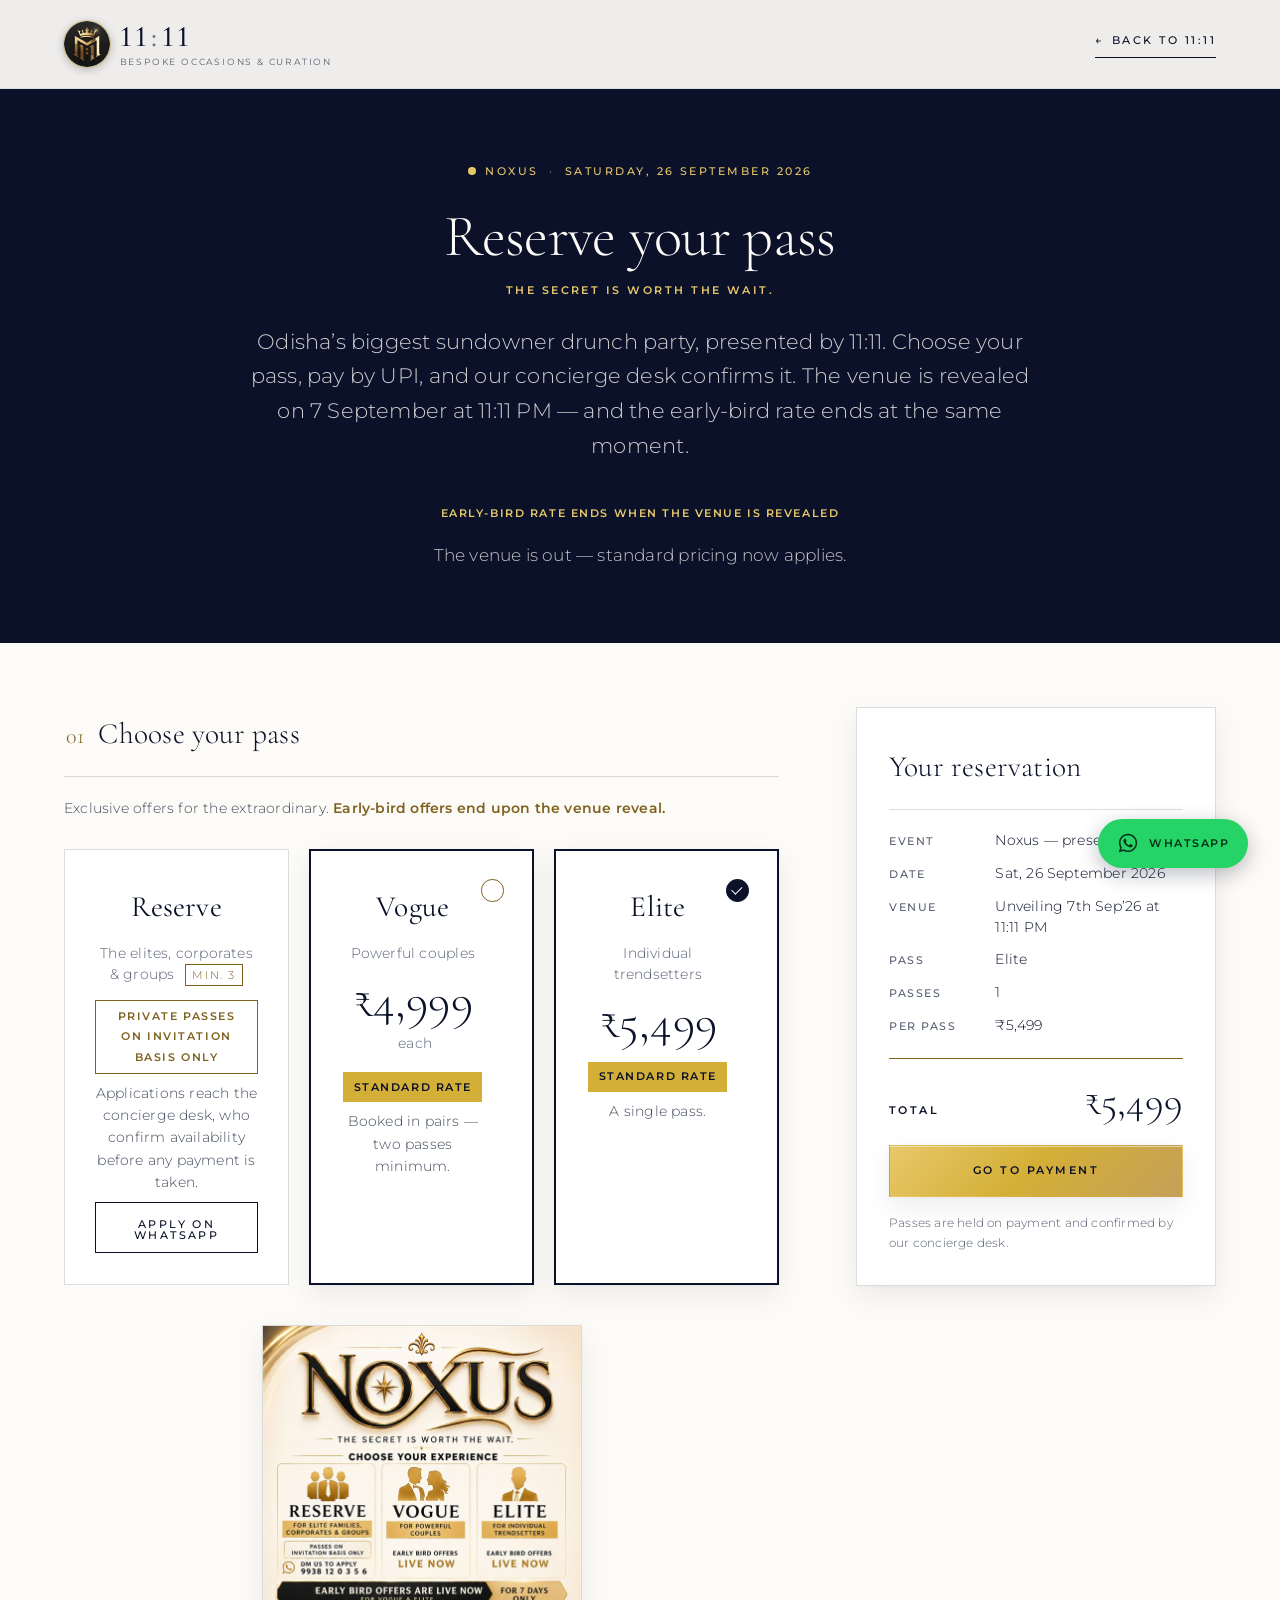
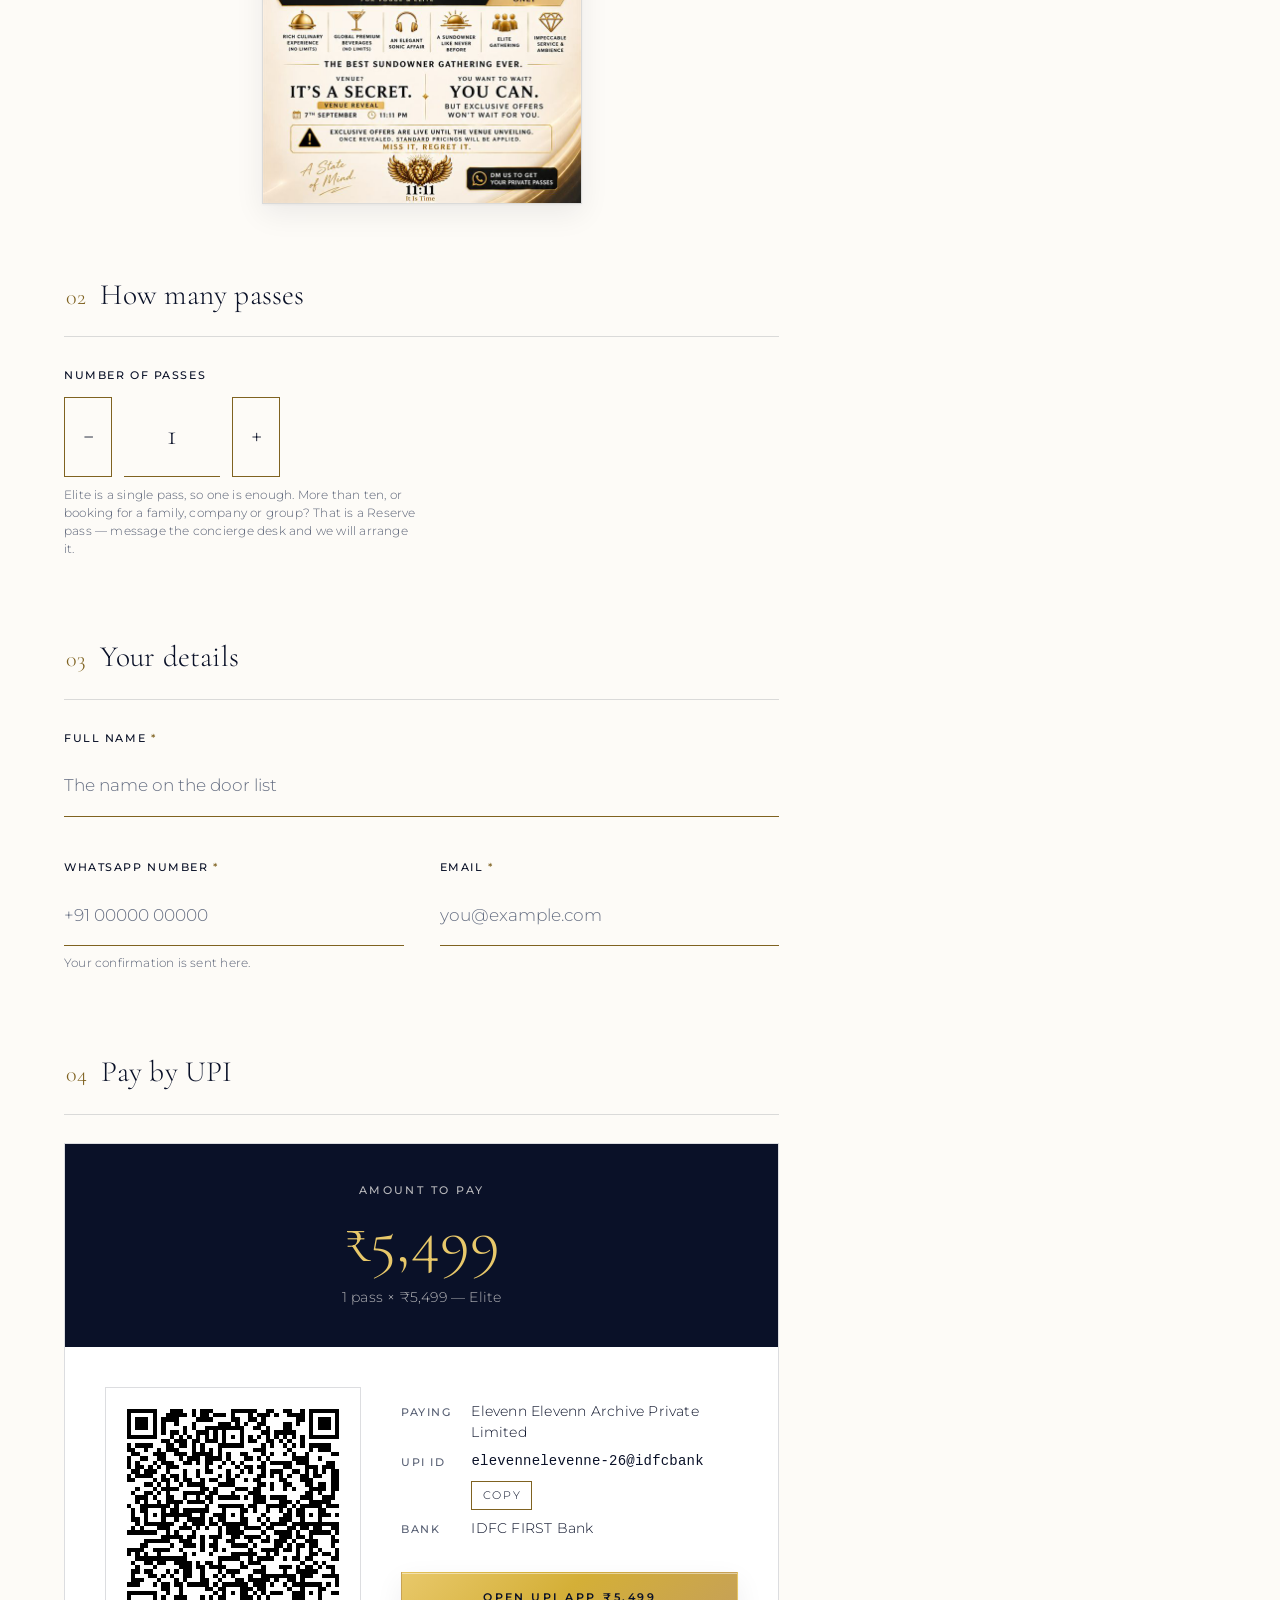
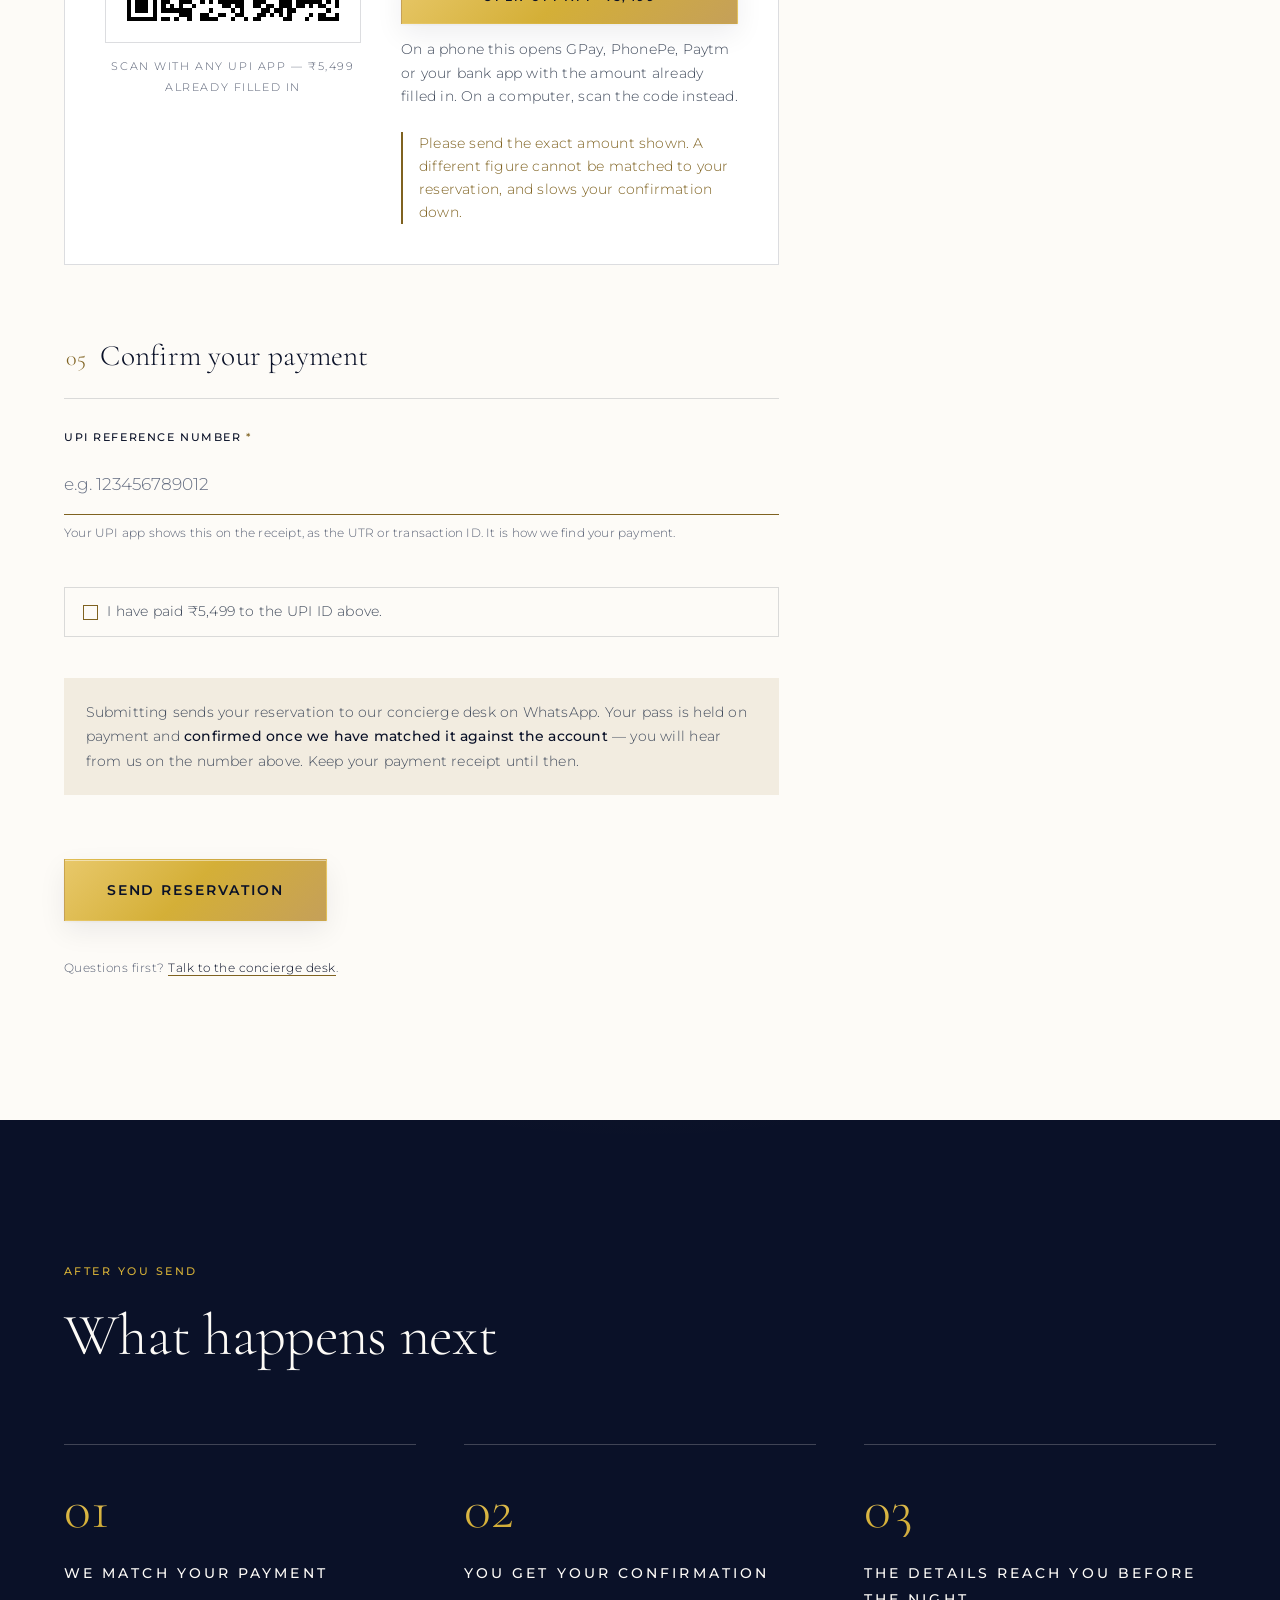
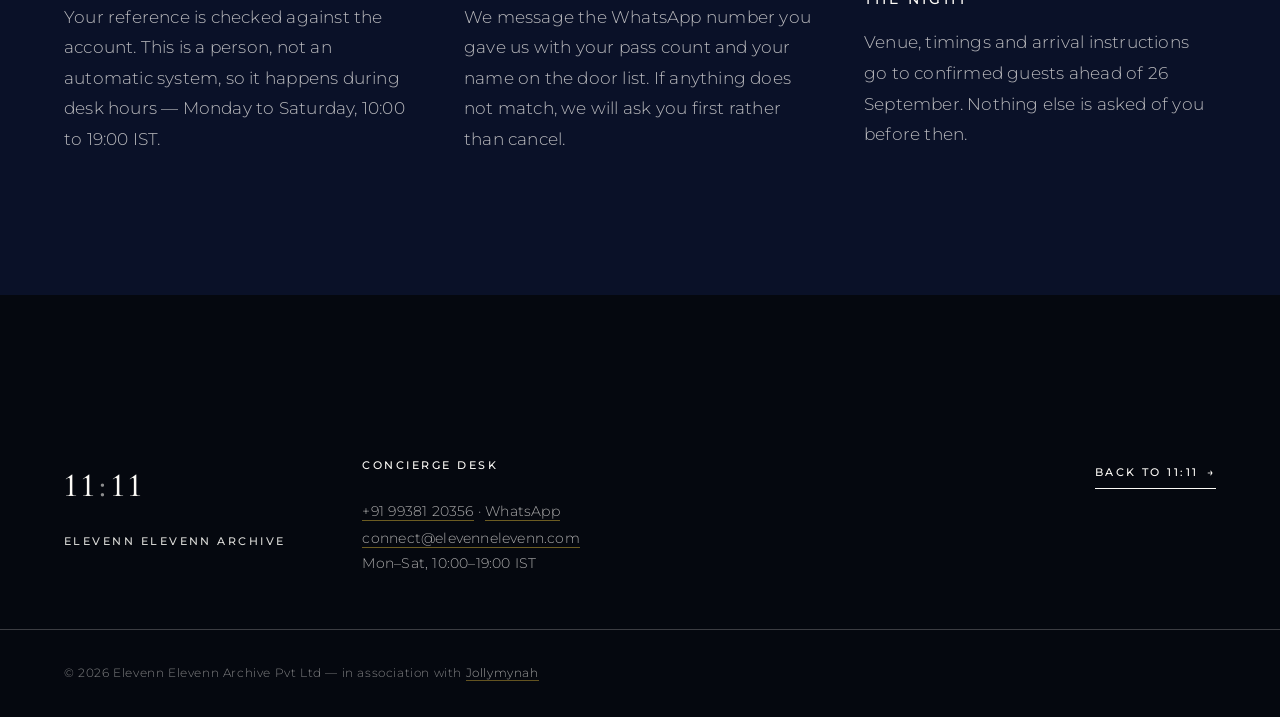
==== commit f16e3b56: "NOXUS: the client's words, and a QR that follows the total Three screenshots came back marked up, pl" ====
--- a/book.html
+++ b/book.html
@@ -40,7 +40,7 @@
   <link href="https://fonts.googleapis.com/css2?family=Cormorant+Garamond:ital,wght@0,300;0,400;0,500;0,600;1,300;1,400&family=Montserrat:wght@300;400;500;600&display=swap" rel="stylesheet">
 
   <!-- Same cache-buster string as index.html. Bump both together, always. -->
-  <link rel="stylesheet" href="css/style.css?v=2026-09-02d">
+  <link rel="stylesheet" href="css/style.css?v=2026-09-02f">
 </head>
 
 <body>
@@ -187,10 +187,11 @@
 
               Vogue is priced PER PERSON, which is why it carries data-min="2":
               a single Vogue pass at ₹1,999 would otherwise undercut a single
-              Elite pass at ₹2,499 and nobody would ever buy Elite. Two is the
-              smallest number that matches "for powerful couples" — it is an
-              inference from the client's own wording, so it is flagged rather
-              than buried.
+              Elite pass at ₹2,499 and nobody would ever buy Elite. The minimum
+              of two is CONFIRMED by the client (1 Sept 2026) — it was read from
+              "for powerful couples" and "each" first, then put to them and
+              agreed. Do not relax it without asking: it is what keeps the two
+              passes from competing with each other.
 
               Every figure lives on the radio, beside the number a visitor
               reads. js/booking.js hardcodes no amount.
@@ -366,11 +367,18 @@
                          wording that came with it (company name, UPI ID, bank)
                          is re-set as real text beside it: legible at any size,
                          and the UPI ID can be selected and copied, which a
-                         picture of it cannot. -->
-                    <img src="images/upi-qr.png" width="610" height="610"
+                         picture of it cannot.
+
+                         This image carries the payee but no amount, so
+                         js/booking.js draws a code that does carry one — from
+                         the same upi:// string as the button below — and hides
+                         this one only once that has actually succeeded. With no
+                         canvas or no js/qr.js the visitor still gets a working
+                         code and types the figure in, exactly as today. -->
+                    <img src="images/upi-qr.png" width="610" height="610" id="upi-qr-img"
                          alt="UPI QR code for Elevenn Elevenn Archive Private Limited, UPI ID elevennelevenne-26@idfcbank."
                          decoding="async">
-                    <p class="pay__qr-cap">Scan with any UPI app</p>
+                    <p class="pay__qr-cap" data-book="qr-cap">Scan with any UPI app</p>
                   </div>
 
                   <div class="pay__details">
@@ -512,7 +520,7 @@
               </div>
               <div class="summary__row">
                 <dt>Venue</dt>
-                <dd>Revealed 7 Sept, 11:11 PM</dd>
+                <dd>Unveiling 7th Sep&rsquo;26 at 11:11 PM</dd>
               </div>
               <div class="summary__row">
                 <dt>Pass</dt>
@@ -648,7 +656,10 @@
 
   <!-- script.js first: it owns the header state and the countdown that this
        page shares with index.html. booking.js only knows about this form. -->
-  <script src="js/script.js?v=2026-09-02d"></script>
-  <script src="js/booking.js?v=2026-09-02d"></script>
+  <script src="js/script.js?v=2026-09-02f"></script>
+  <!-- qr.js only draws the payment code; it must load before booking.js,
+       which calls it. Nothing else on the site uses it. -->
+  <script src="js/qr.js?v=2026-09-02f"></script>
+  <script src="js/booking.js?v=2026-09-02f"></script>
 </body>
 </html>
--- a/css/style.css
+++ b/css/style.css
@@ -1473,9 +1473,14 @@
   .noxus__top { grid-template-columns: minmax(0, 1fr) 26rem; }
 }
 @media (max-width: 1023px) {
-  /* Centred on a phone, where the poster sits under the words rather than
-     beside them and a left edge has nothing to align to. */
-  .noxus__top { text-align: center; justify-items: center; }
+  /* Centred on a phone, where the film sits under the words rather than beside
+     them and a left edge has nothing to align to. It also moves to the FRONT of
+     the band: stacked, it was landing after the wordmark, the lede, the date,
+     the countdown and the button — over two screens down, which is how it came
+     to be missed entirely. The film carries the name and the strapline itself,
+     so it introduces the section perfectly well on its own. */
+  .noxus__top { display: flex; flex-direction: column; text-align: center; align-items: center; }
+  .noxus__media { order: -1; }
 }
 
 /* The event name, and the loudest word on the site. Capitals come from CSS,
@@ -1580,6 +1585,67 @@
   color: rgb(var(--paper-rgb) / 0.55);
   text-align: center;
   line-height: 1.5;
+}
+
+/* The big play control. A paused film shows its poster frame, which here is a
+   still of the campaign poster — so without this, a film that has not started
+   is indistinguishable from a picture. It covers the whole frame so the target
+   is the film itself, and it is the state a blocked autoplay lands in.
+
+   Hidden until JavaScript reveals it, for the same reason `controls` is removed
+   rather than added: a control that cannot work should not be on screen. */
+.film-play {
+  position: absolute;
+  inset: 0;
+  display: none;
+  flex-direction: column;
+  align-items: center;
+  justify-content: center;
+  gap: 0.9rem;
+  width: 100%;
+  border: 0;
+  padding: 0;
+  background: rgb(5 8 15 / 0.42);
+  color: var(--paper);
+  font-family: var(--font-body);
+  cursor: pointer;
+  transition: background-color var(--dur) var(--ease);
+}
+.film-play[hidden] { display: none; }
+.noxus__video-frame.is-paused .film-play { display: flex; }
+.film-play:hover,
+.film-play:focus-visible { background: rgb(5 8 15 / 0.55); }
+
+/* The disc is a gold ring with a triangle punched out of it, drawn in borders
+   so it needs no icon file and inherits the palette. */
+.film-play__disc {
+  position: relative;
+  width: 4.5rem;
+  height: 4.5rem;
+  border: 2px solid var(--gold);
+  border-radius: 50%;
+  background: rgb(5 8 15 / 0.55);
+  transition: transform var(--dur) var(--ease), background-color var(--dur) var(--ease);
+}
+.film-play__disc::after {
+  content: "";
+  position: absolute;
+  top: 50%;
+  left: 54%;
+  transform: translate(-50%, -50%);
+  border-style: solid;
+  border-width: 0.7rem 0 0.7rem 1.15rem;
+  border-color: transparent transparent transparent var(--gold);
+}
+.film-play:hover .film-play__disc { transform: scale(1.06); background: rgb(5 8 15 / 0.75); }
+.film-play__word {
+  font-size: var(--fs-eyebrow);
+  font-weight: 600;
+  letter-spacing: var(--tracking-wide);
+  text-transform: uppercase;
+  /* On the dark scrim this measures well past AA; it is a label on a plate we
+     control, not on whatever frame the film happens to be showing. */
+  color: var(--paper);
 }
 
 /* The controls sit on the film, so they carry their own dark plate rather than
@@ -3266,19 +3332,39 @@
   padding: clamp(1.5rem, 4vw, 2.5rem);
 }
 @media (min-width: 760px) {
-  .pay__body { grid-template-columns: 14rem minmax(0, 1fr); align-items: start; }
+  /* Must stay in step with the QR's own max-width below: the column IS the
+     code's size. Widened from 14rem when the live code arrived — it is a
+     49-module symbol where the static image was 37, so at 14rem it fell to
+     3.8 screen pixels per module. The 2rem comes out of the details column
+     beside it, which costs the payee name a second line. A code scanned off
+     a laptop screen is worth more than that line. */
+  .pay__body { grid-template-columns: 16rem minmax(0, 1fr); align-items: start; }
 }
 
 .pay__qr { text-align: center; }
 /* The white plate is not decoration: a QR scanner needs the quiet zone around
    the code to stay white, and the page ground is cream. */
-.pay__qr img {
+.pay__qr img,
+.pay__qr-canvas {
+  display: block;
   width: 100%;
-  max-width: 14rem;
+  max-width: 16rem;
   margin: 0 auto;
   padding: 0.75rem;
   background: #FFFFFF;
   border: 1px solid var(--hairline);
+}
+/* display:block above beats the [hidden] attribute's own display:none, and
+   booking.js hides the static image with `hidden` once it has drawn the live
+   code — without this the visitor sees two QR codes stacked. */
+.pay__qr img[hidden] { display: none; }
+/* The canvas is drawn at a whole number of pixels per module and then scaled
+   down by the width above. Smoothing that would soften every module edge, and
+   a scanner reads edges — so keep the nearest-neighbour hint. */
+.pay__qr-canvas {
+  height: auto;
+  image-rendering: pixelated;
+  image-rendering: -moz-crisp-edges;
 }
 .pay__qr-cap {
   margin-top: 0.85rem;
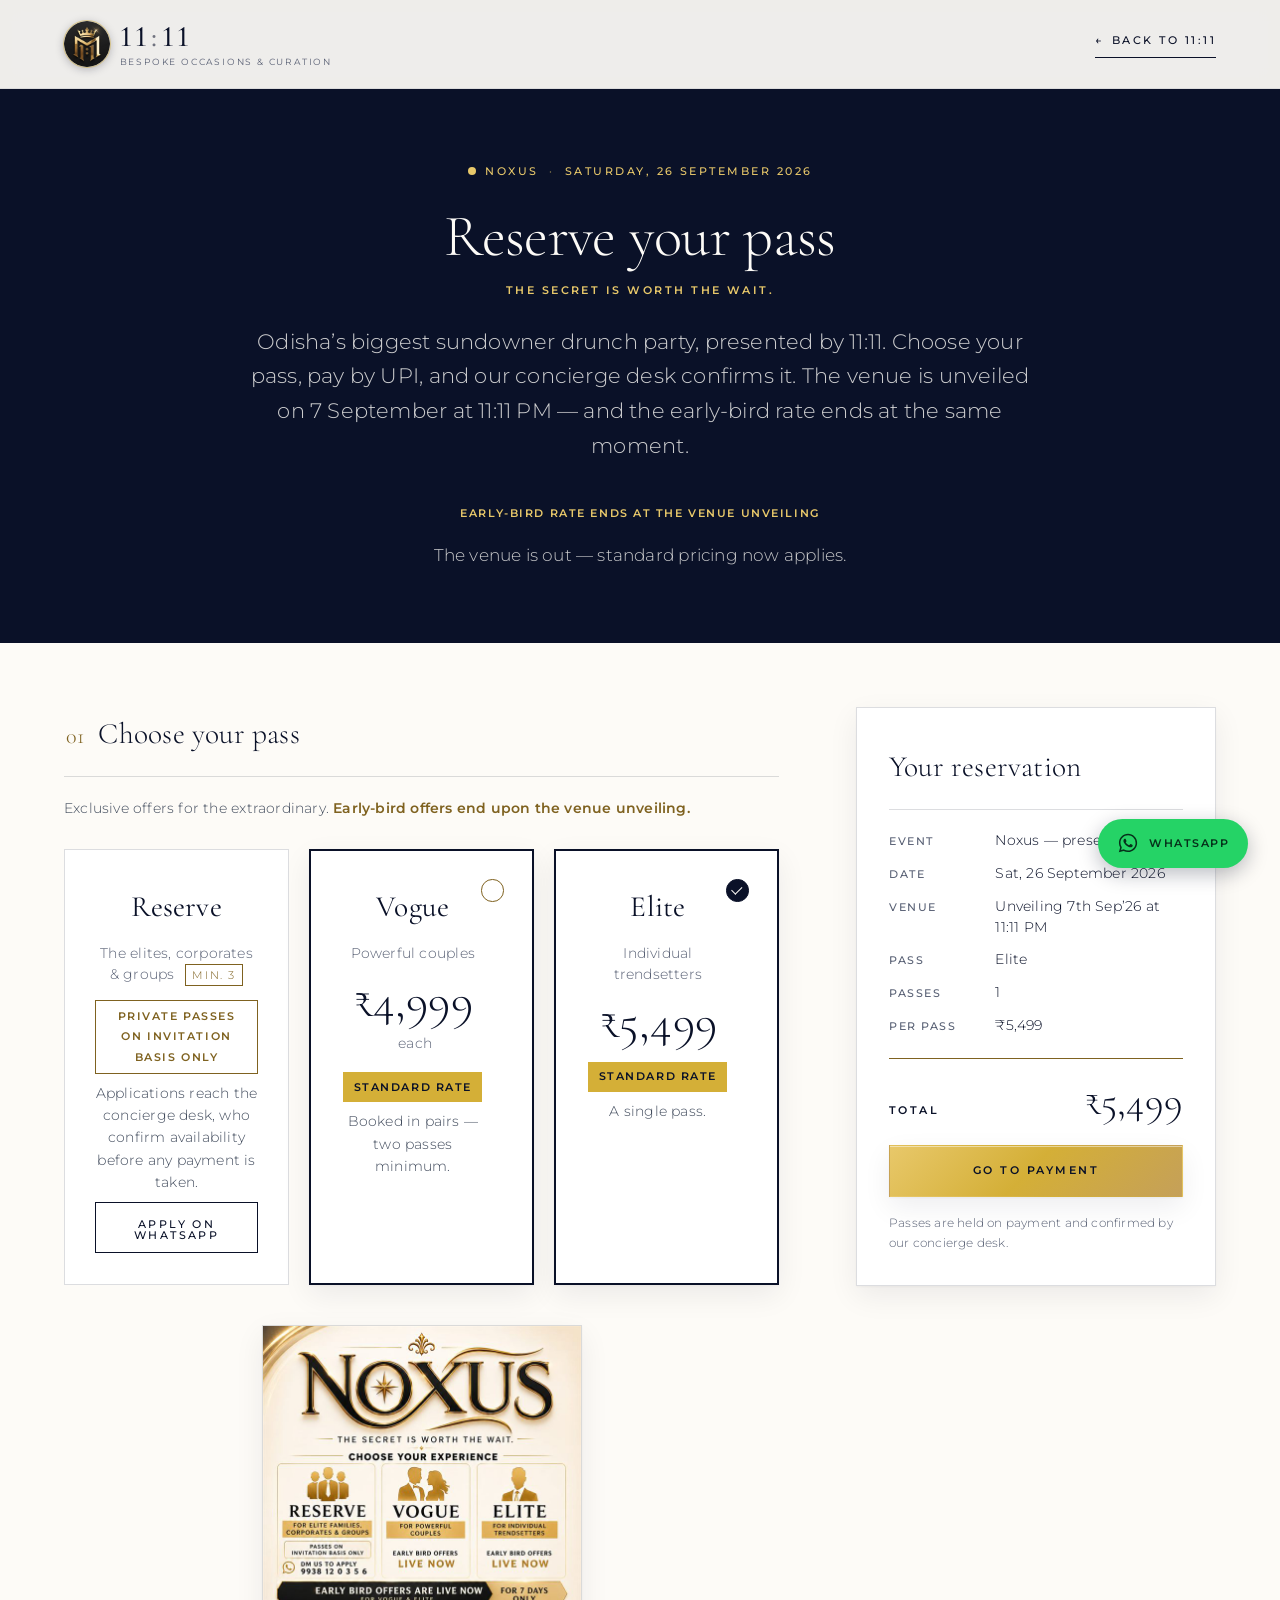
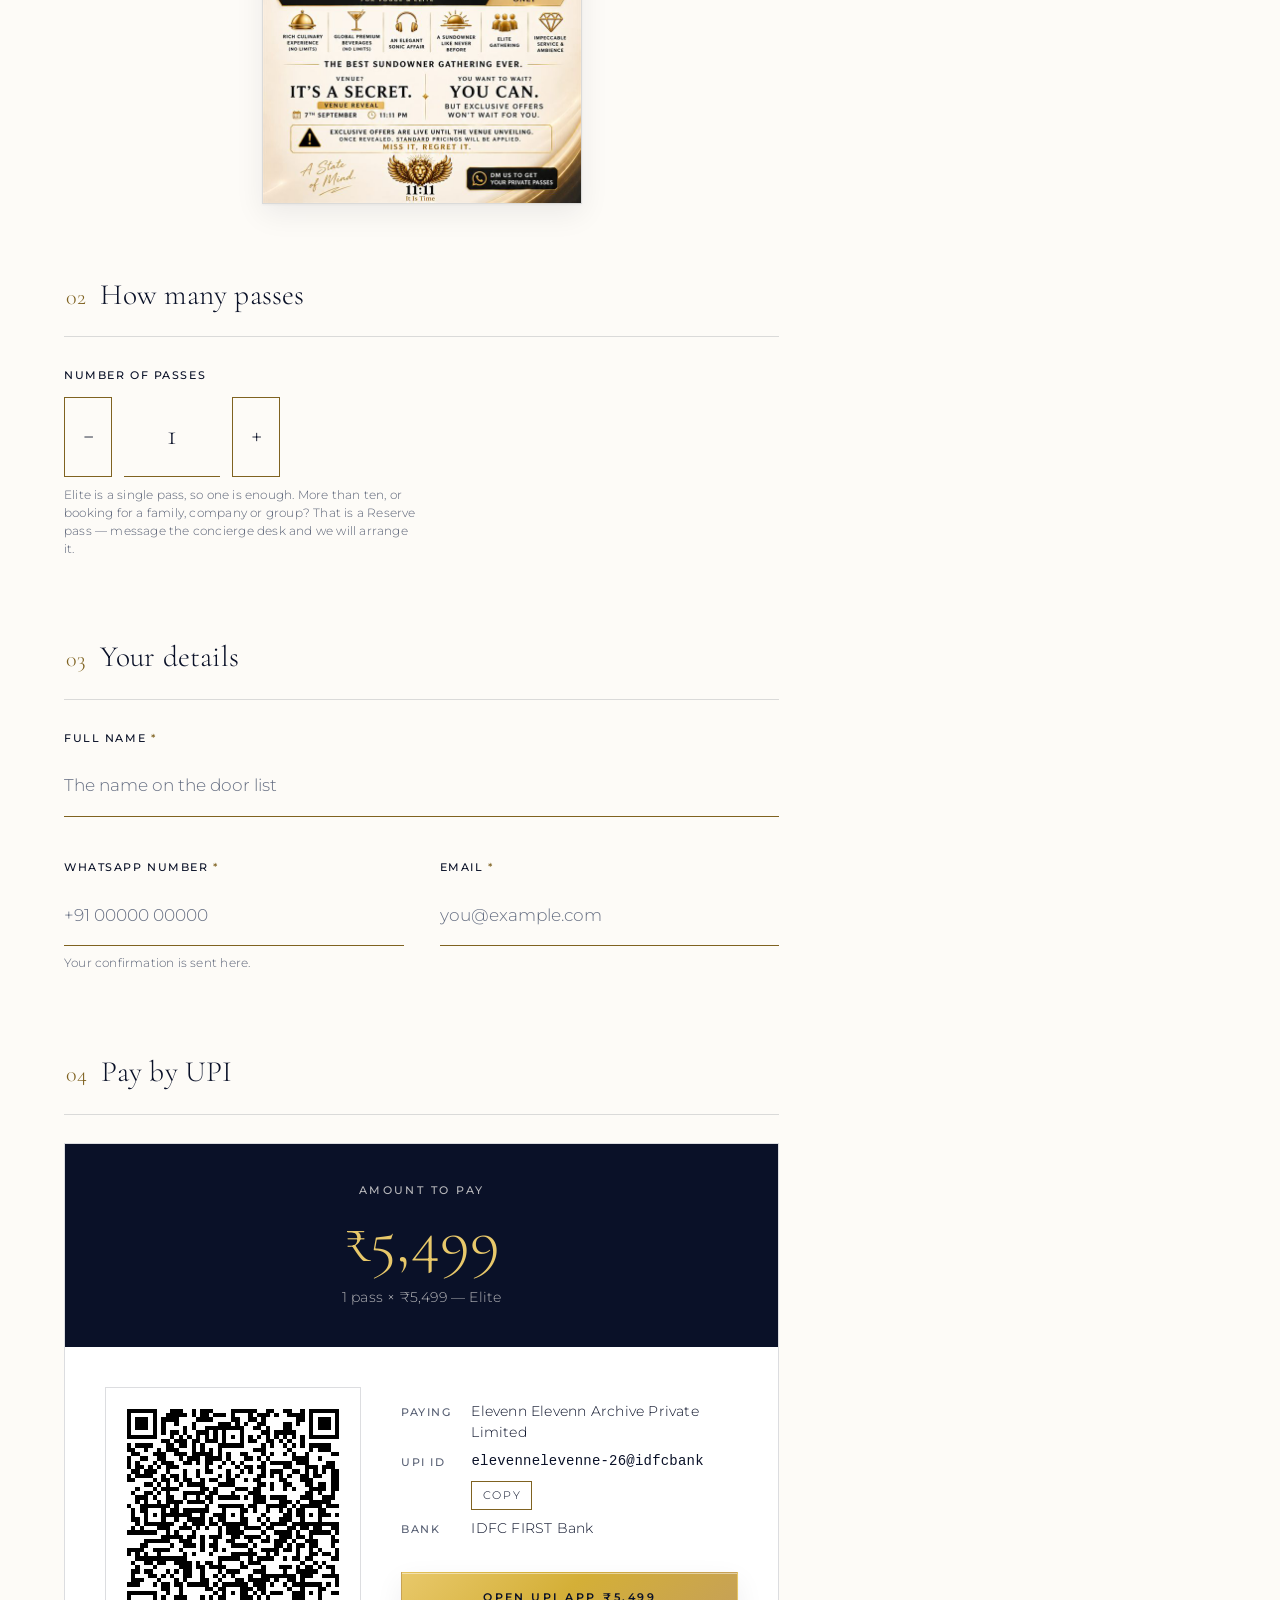
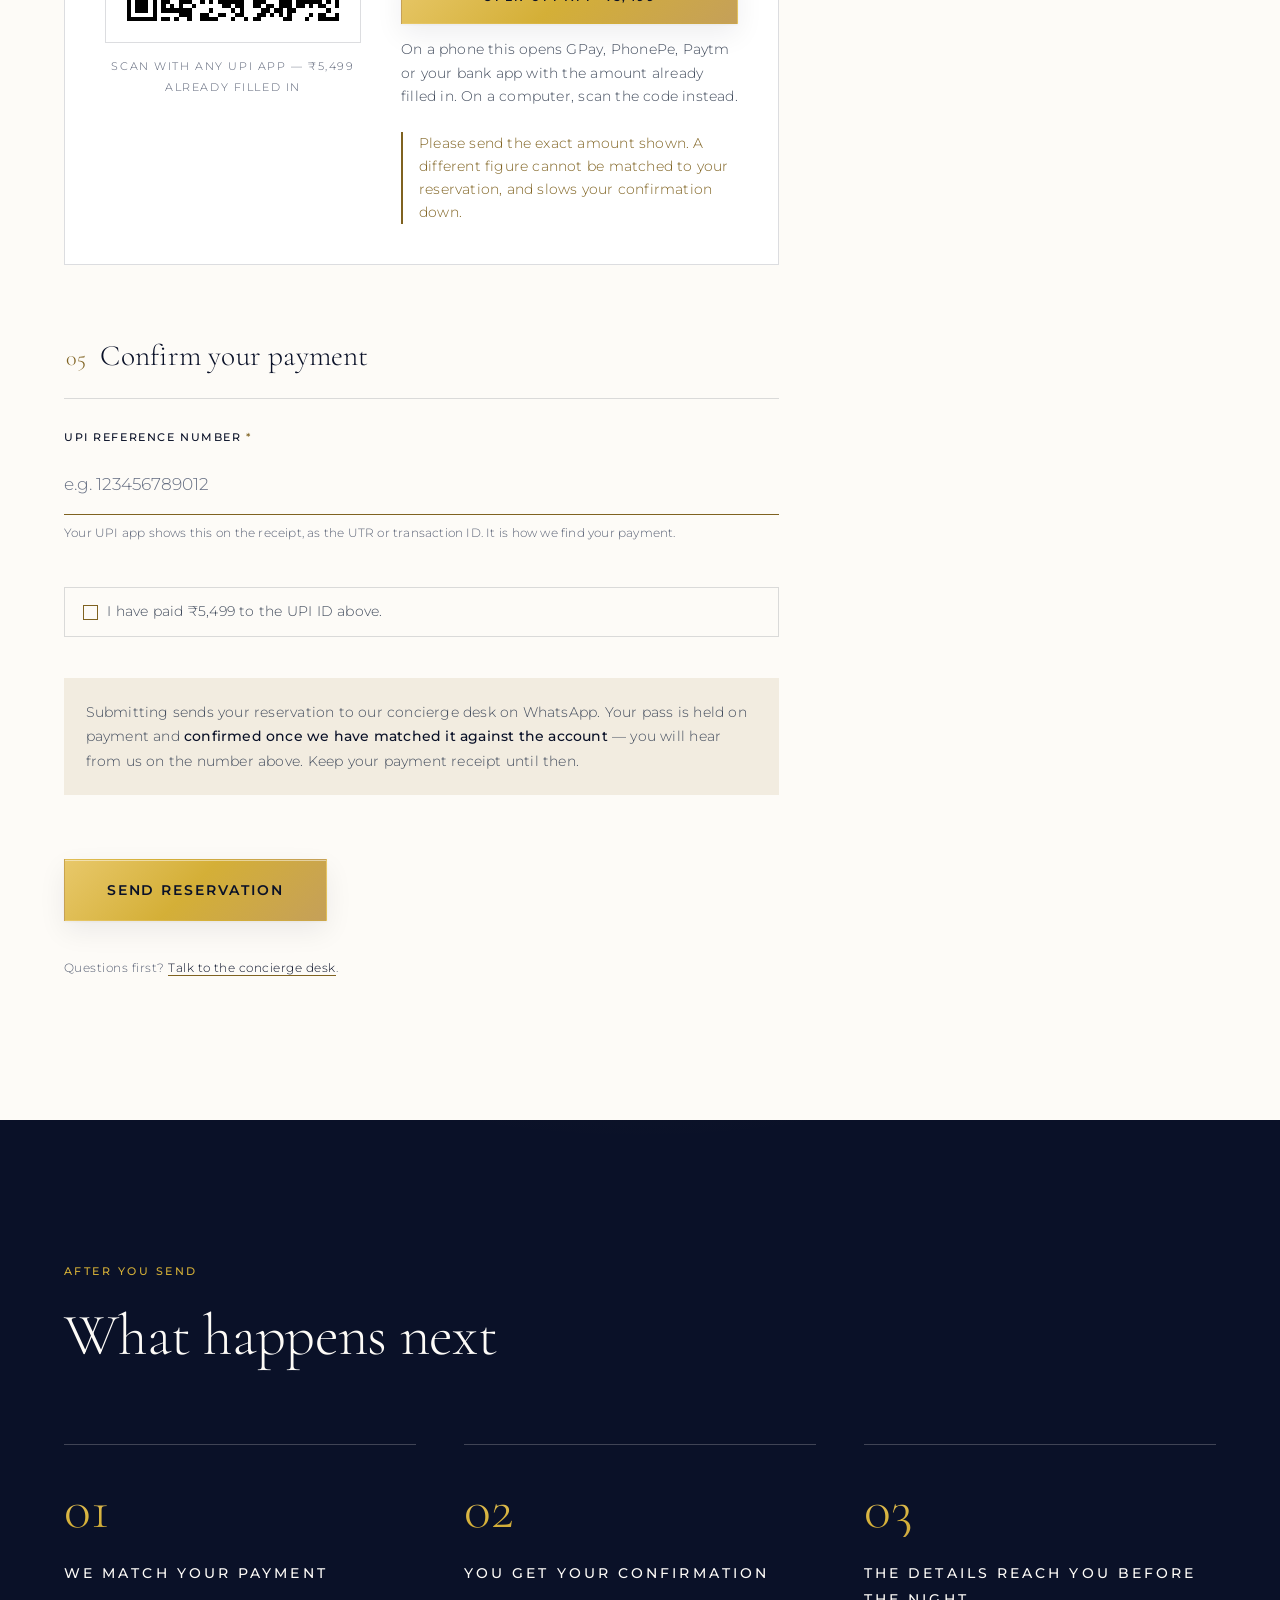
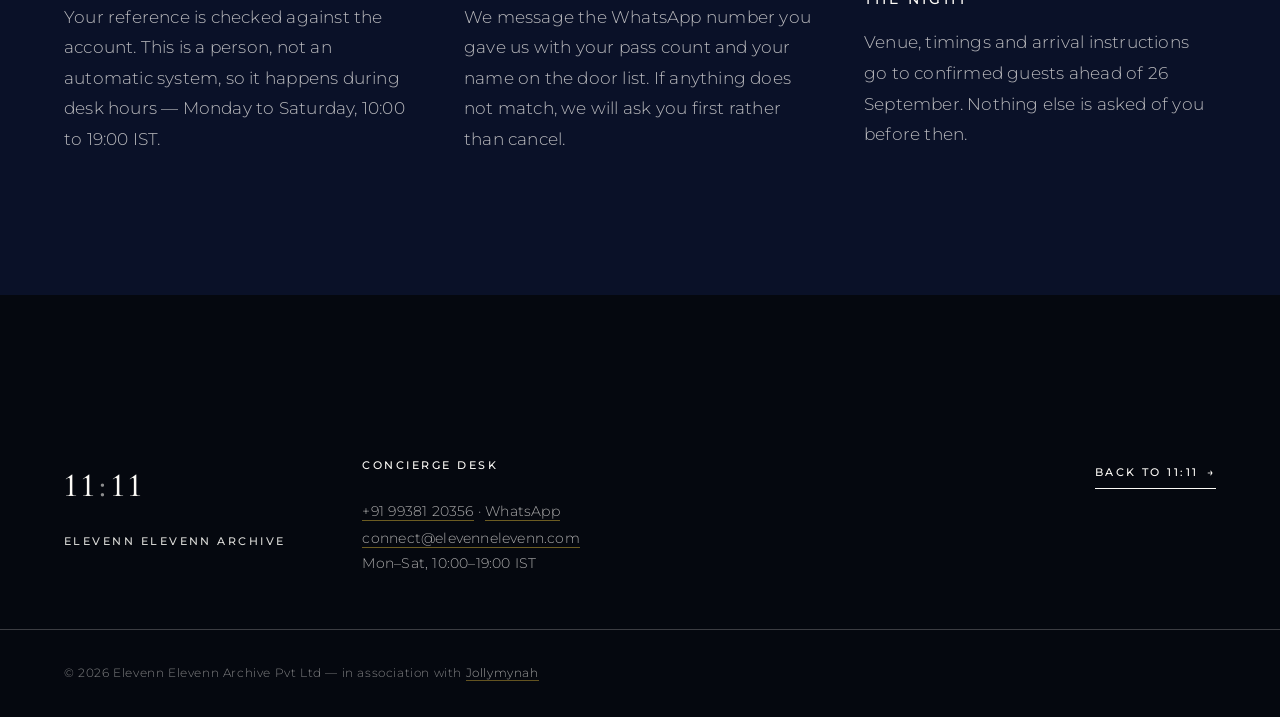
==== commit 28442b9d: "Say "unveiling" everywhere the visitor can see it The client's word for 7 September is unveiling, an" ====
--- a/book.html
+++ b/book.html
@@ -7,7 +7,7 @@
   <script>document.documentElement.className = document.documentElement.className.replace('no-js', 'js');</script>
 
   <title>Reserve Your Pass | NOXUS &mdash; 26 September 2026</title>
-  <meta name="description" content="Reserve your NOXUS pass for Saturday 26 September 2026 — Odisha's biggest sundowner drunch party, presented by 11:11. Reserve, Vogue and Elite passes. The early-bird rate ends when the venue is revealed on 7 September at 11:11 PM.">
+  <meta name="description" content="Reserve your NOXUS pass for Saturday 26 September 2026 — Odisha's biggest sundowner drunch party, presented by 11:11. Reserve, Vogue and Elite passes. The early-bird rate ends at the venue unveiling on 7 September, 11:11 PM.">
   <meta name="author" content="Elevenn Elevenn Archive Pvt Ltd">
   <meta name="theme-color" content="#FDFBF7">
 
@@ -26,13 +26,13 @@
   <meta property="og:url" content="https://elevennelevenn.in/book.html">
   <meta property="og:site_name" content="11:11">
   <meta property="og:title" content="NOXUS — Reserve Your Pass · 26 September 2026">
-  <meta property="og:description" content="Odisha's biggest sundowner drunch party, 26 September 2026. Reserve, Vogue and Elite passes — the early-bird rate ends the moment the venue is revealed on 7 September at 11:11 PM.">
+  <meta property="og:description" content="Odisha's biggest sundowner drunch party, 26 September 2026. Reserve, Vogue and Elite passes — the early-bird rate ends the moment the venue is unveiled on 7 September at 11:11 PM.">
   <meta property="og:locale" content="en_IN">
   <meta property="og:image" content="https://elevennelevenn.in/images/hero-1600.jpg">
   <meta property="og:image:alt" content="The 11:11 crest: a crowned lion between outspread golden wings, above the numerals 11:11, on midnight navy.">
   <meta name="twitter:card" content="summary_large_image">
   <meta name="twitter:title" content="NOXUS — Reserve Your Pass · 26 September 2026">
-  <meta name="twitter:description" content="NOXUS, 26 September 2026. Reserve, Vogue and Elite passes. The early-bird rate ends when the venue is revealed.">
+  <meta name="twitter:description" content="NOXUS, 26 September 2026. Reserve, Vogue and Elite passes. The early-bird rate ends at the venue unveiling.">
   <meta name="twitter:image" content="https://elevennelevenn.in/images/hero-1600.jpg">
 
   <link rel="preconnect" href="https://fonts.googleapis.com">
@@ -99,7 +99,7 @@
         <p class="book-head__lede">
           Odisha&rsquo;s biggest sundowner drunch party, presented by 11:11. Choose
           your pass, pay by UPI, and our concierge desk confirms it. The venue is
-          revealed on 7 September at 11:11 PM &mdash; and the early-bird rate ends
+          unveiled on 7 September at 11:11 PM &mdash; and the early-bird rate ends
           at the same moment.
         </p>
 
@@ -108,7 +108,7 @@
              is the same instant the early-bird rate ends (client's poster,
              1 Sept 2026). The event's own countdown is on index.html.
              Same explicit +05:30 offset as every other countdown here. -->
-        <p class="book-head__clock-label">Early-bird rate ends when the venue is revealed</p>
+        <p class="book-head__clock-label">Early-bird rate ends at the venue unveiling</p>
         <div class="countdown" data-countdown="2026-09-07T23:11:00+05:30"
              data-countdown-done="The venue is out &mdash; standard pricing now applies.">
           <div class="countdown__grid" aria-hidden="true">
@@ -204,7 +204,7 @@
 
               <p class="book-step__intro">
                 Exclusive offers for the extraordinary.
-                <strong>Early-bird offers end upon the venue reveal.</strong>
+                <strong>Early-bird offers end upon the venue unveiling.</strong>
               </p>
 
               <ul class="pass-choice">
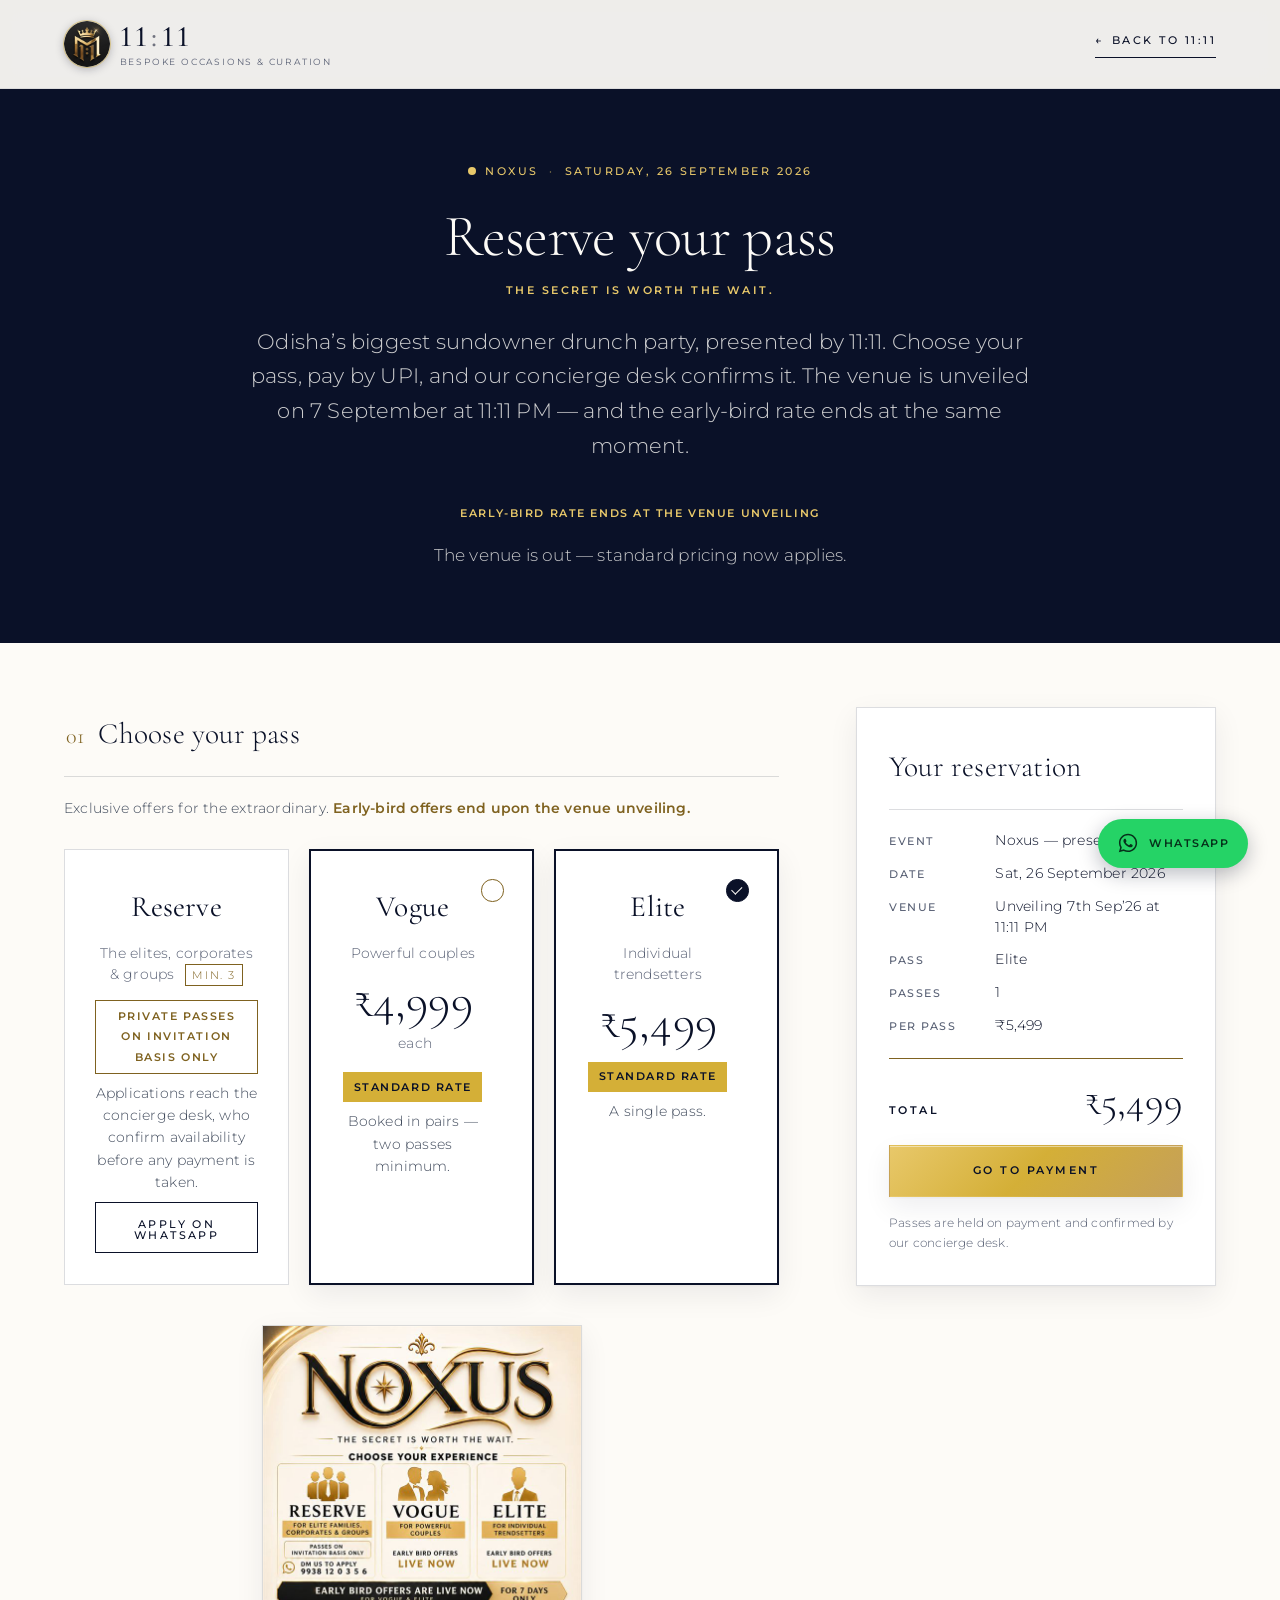
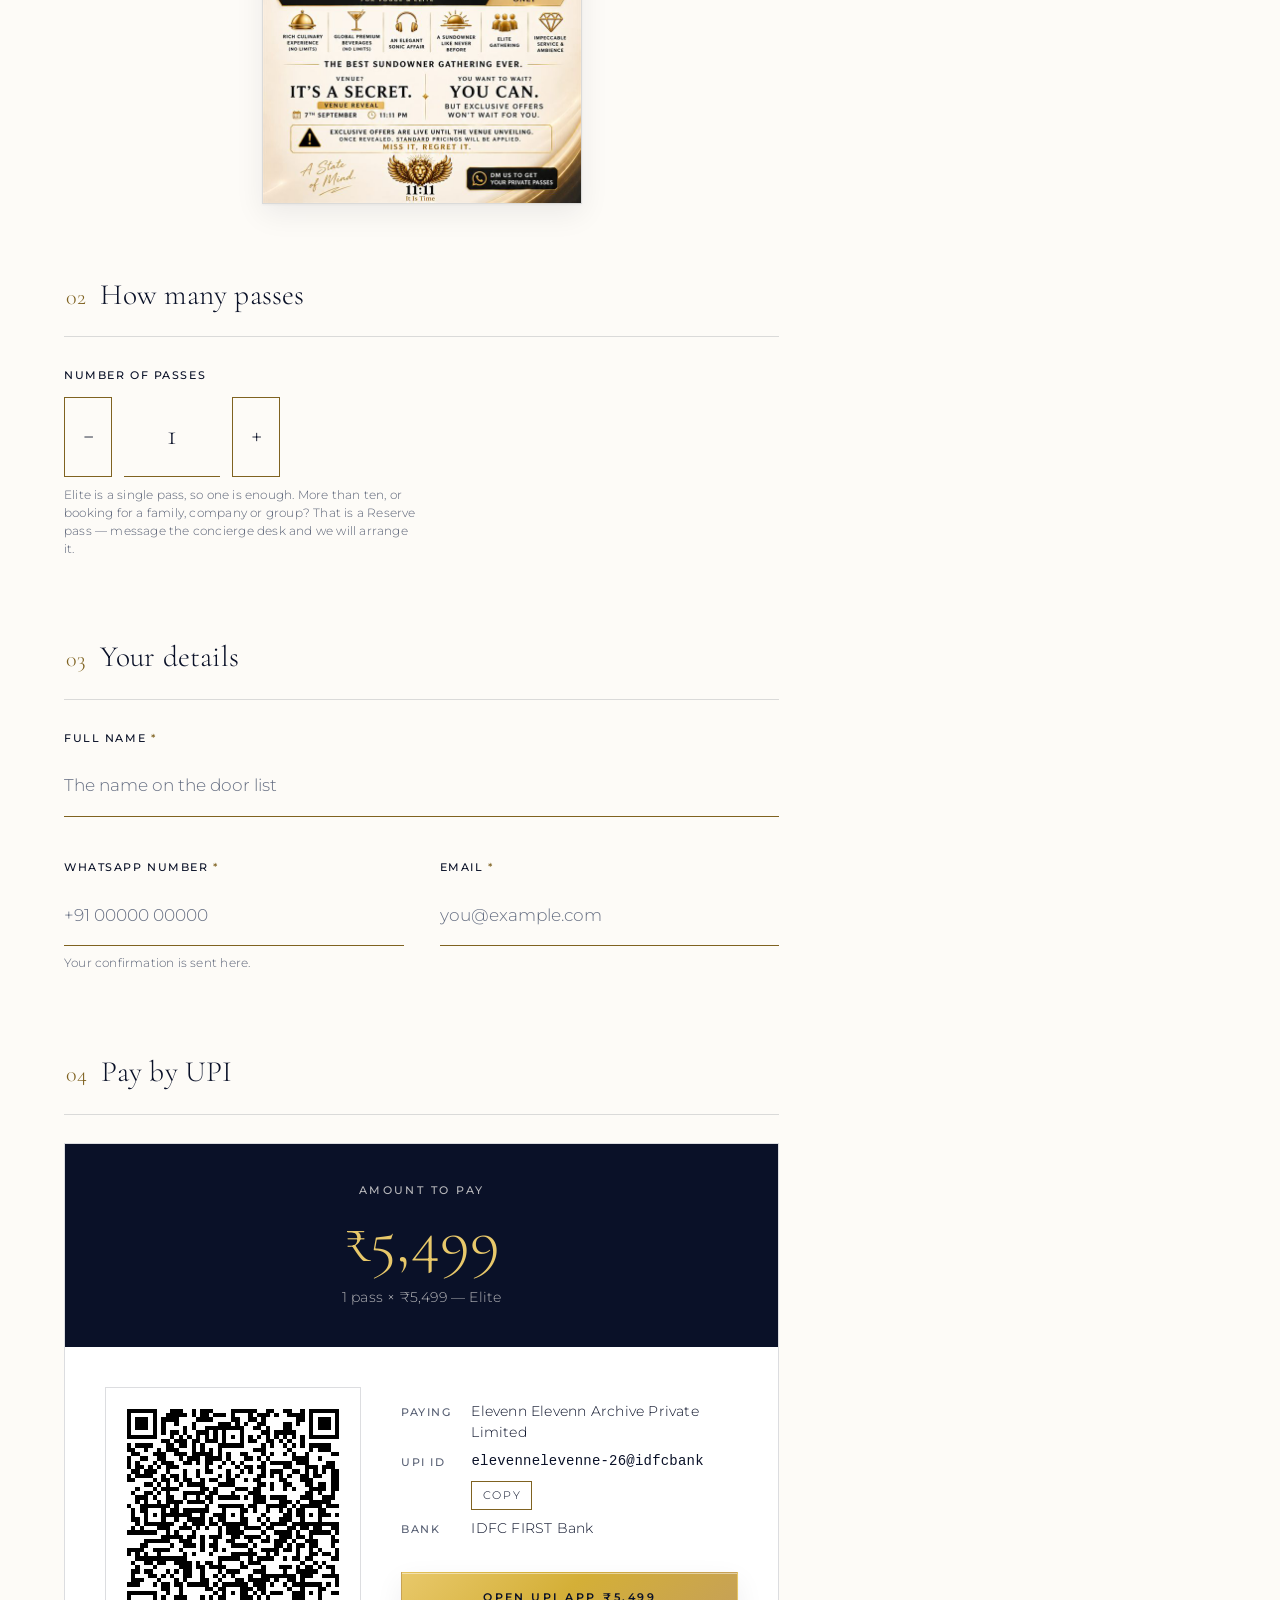
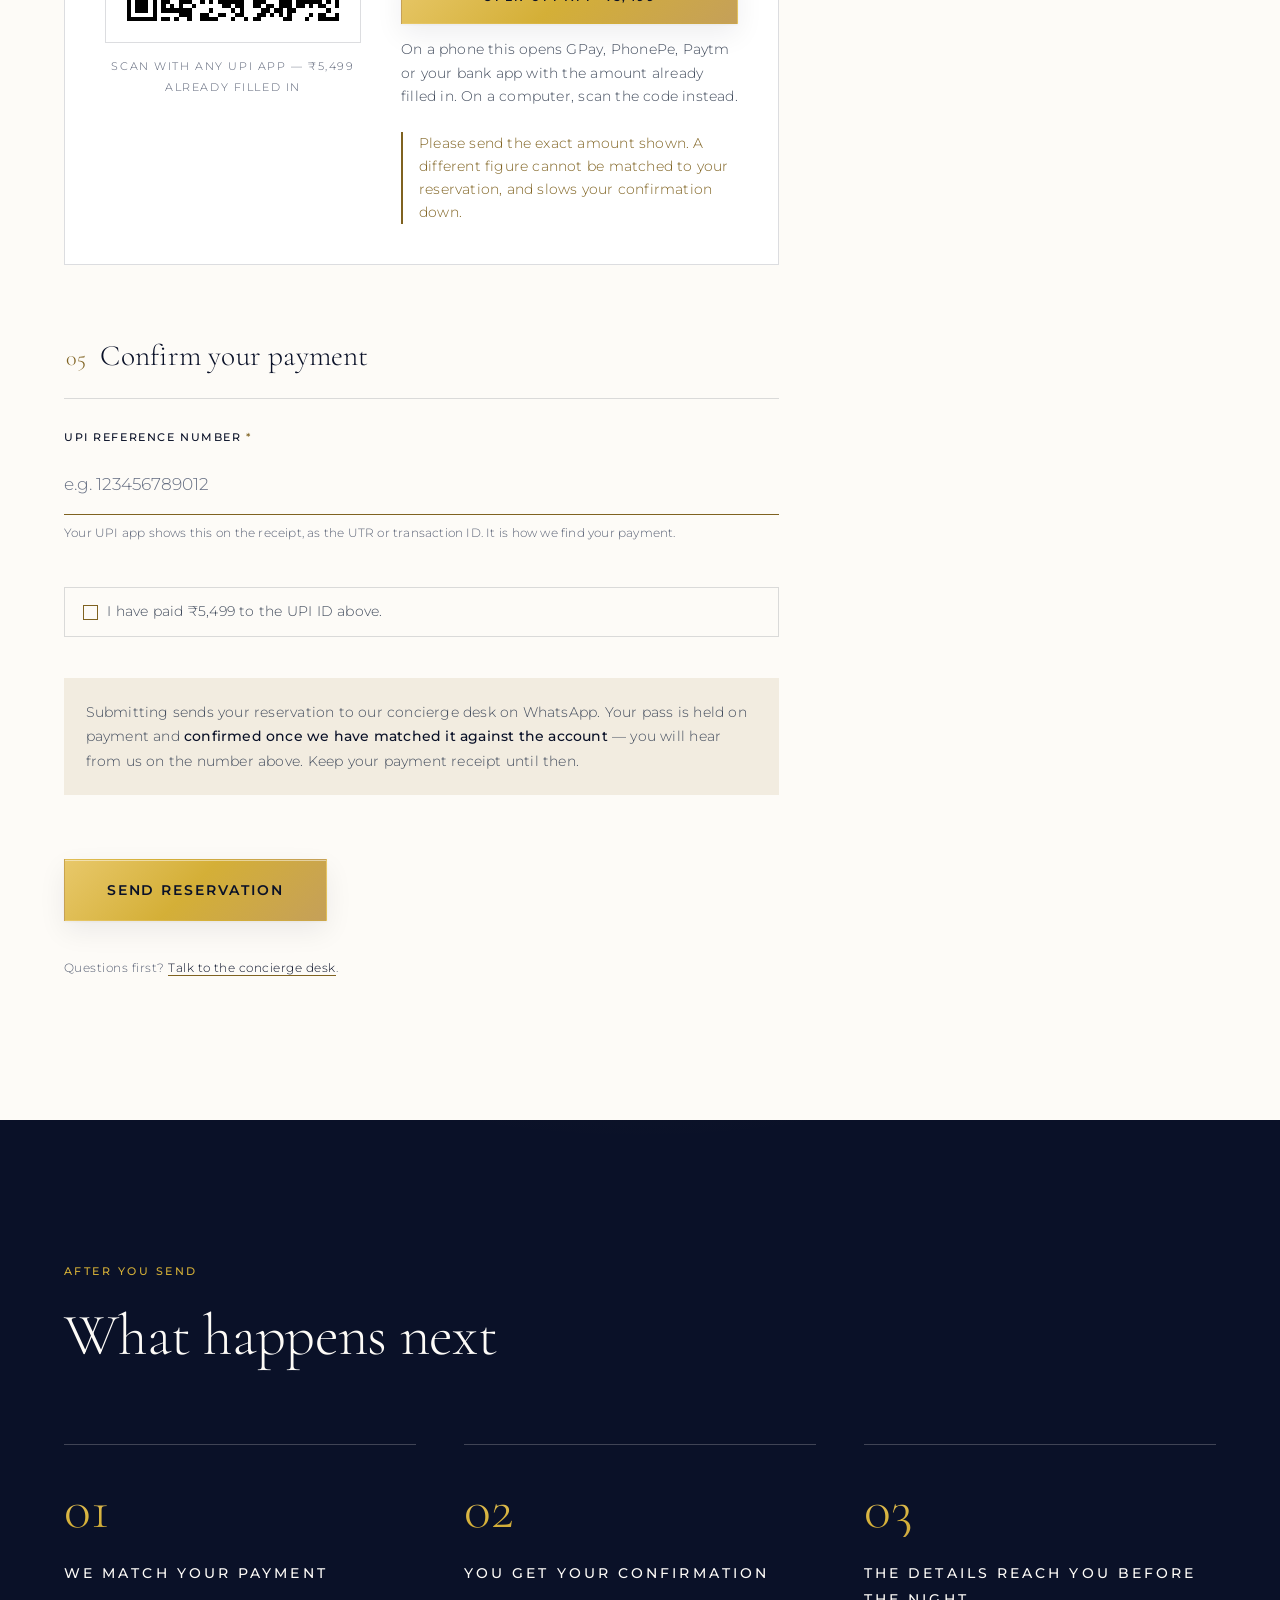
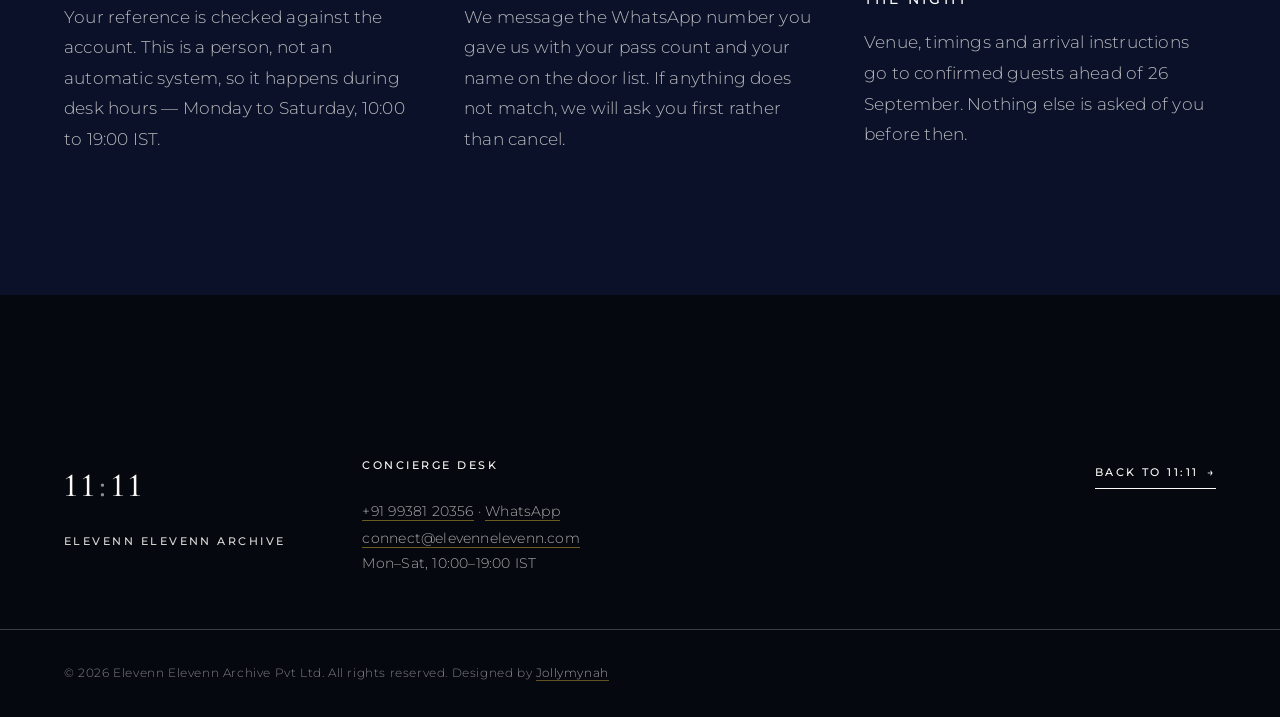
==== commit a07d04bb: "Footer: all rights reserved, designed by Jollymynah The credit line on both pages read "© 2026 Eleve" ====
--- a/book.html
+++ b/book.html
@@ -40,7 +40,7 @@
   <link href="https://fonts.googleapis.com/css2?family=Cormorant+Garamond:ital,wght@0,300;0,400;0,500;0,600;1,300;1,400&family=Montserrat:wght@300;400;500;600&display=swap" rel="stylesheet">
 
   <!-- Same cache-buster string as index.html. Bump both together, always. -->
-  <link rel="stylesheet" href="css/style.css?v=2026-09-02f">
+  <link rel="stylesheet" href="css/style.css?v=2026-09-02g">
 </head>
 
 <body>
@@ -632,9 +632,9 @@
 
     <div class="container site-footer__bar">
       <p class="site-footer__copy">
-        &copy; 2026 Elevenn Elevenn Archive Pvt Ltd
+        &copy; 2026 Elevenn Elevenn Archive Pvt Ltd. All rights reserved.
         <span class="site-footer__assoc">
-          in association with
+          Designed by
           <!-- Verified 2 Sept 2026: www.jollymynah.com resolves and redirects to
                the apex, so the link points straight at the apex to save the hop.
                "Jollymynah" is the spelling their own page title uses. -->
@@ -656,10 +656,10 @@
 
   <!-- script.js first: it owns the header state and the countdown that this
        page shares with index.html. booking.js only knows about this form. -->
-  <script src="js/script.js?v=2026-09-02f"></script>
+  <script src="js/script.js?v=2026-09-02g"></script>
   <!-- qr.js only draws the payment code; it must load before booking.js,
        which calls it. Nothing else on the site uses it. -->
-  <script src="js/qr.js?v=2026-09-02f"></script>
-  <script src="js/booking.js?v=2026-09-02f"></script>
+  <script src="js/qr.js?v=2026-09-02g"></script>
+  <script src="js/booking.js?v=2026-09-02g"></script>
 </body>
 </html>
--- a/css/style.css
+++ b/css/style.css
@@ -3712,10 +3712,15 @@
 }
 .site-footer__fineprint { font-style: italic; }
 
-/* The build credit, as a second clause on the copyright line rather than a row
-   of its own: it belongs to that sentence, and a separate line would give it
-   more weight in the footer than the registered company above it.
-   It wraps to its own line below 480px, where the two will not share one. */
+/* The build credit sits on the copyright line rather than taking a row of its
+   own: a separate line would give it more weight in the footer than the
+   registered company above it. It wraps to its own line below 480px, where the
+   two will not share one.
+   No " — " separator any more. It used to join two halves of one sentence
+   ("...Pvt Ltd — in association with Jollymynah"); the line now ends in "All
+   rights reserved." and the full stop does that job, so a dash on top of it
+   would be doubling up. The space between the two comes from the newline in
+   the markup, and the mobile block rule below no longer has a dash to hide. */
 /* No max-width: the credit belongs on the copyright line, and capping the
    measure only forced "in association with" onto a second row. The footer bar
    is already a wrapping flex row, so the fineprint moves down on its own when
@@ -3725,7 +3730,6 @@
    --navy-deep it has to clear 4.5:1, and paper at 42% measures 3.93:1 — it
    inherits the bar's own 50% instead, which measures 5.20:1. The link beside
    it carries the emphasis rather than the surrounding words carrying less. */
-.site-footer__assoc::before { content: " — "; }
 .site-footer__assoc a {
   color: rgb(var(--paper-rgb) / 0.62);
   border-bottom: 1px solid rgb(var(--gold-rgb) / 0.45);
@@ -3738,7 +3742,6 @@
 }
 @media (max-width: 479px) {
   .site-footer__assoc { display: block; }
-  .site-footer__assoc::before { content: none; }
 }
 
 /* At the very bottom of the page the floating WhatsApp button lands on top of
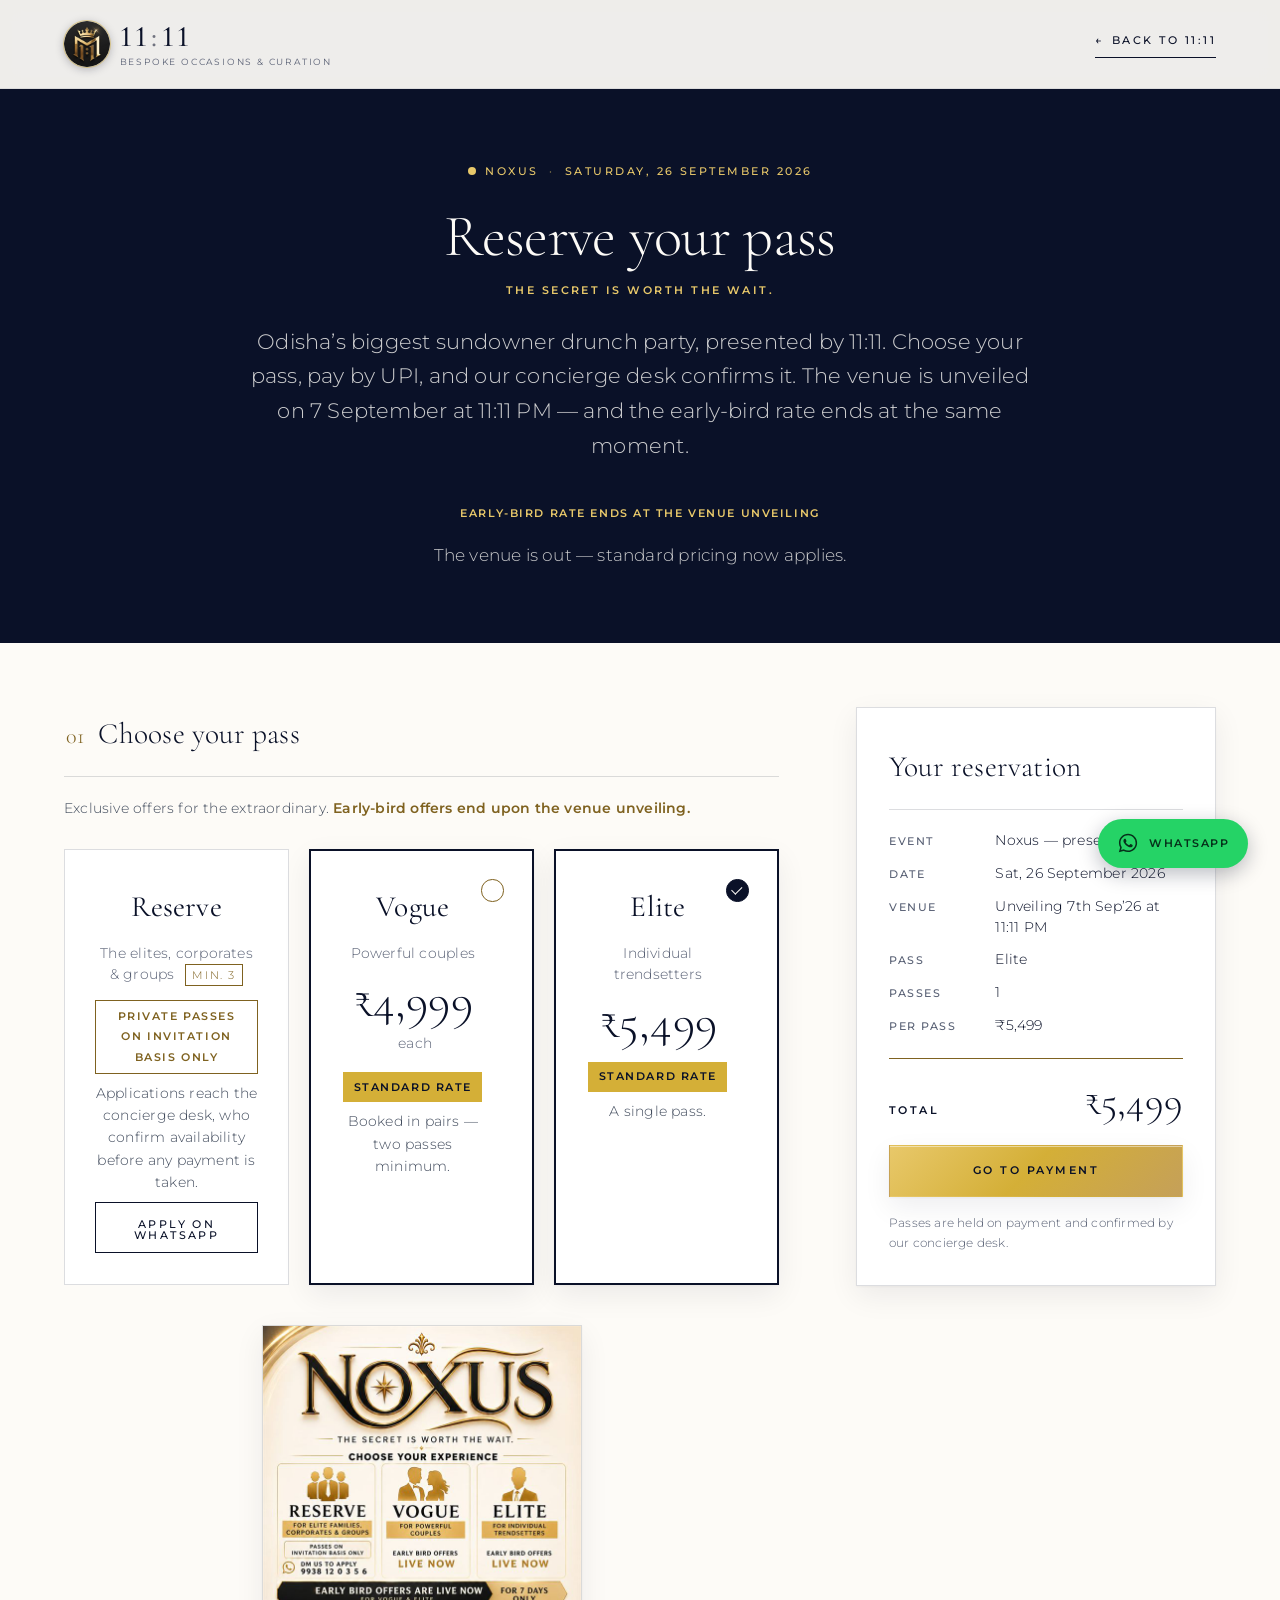
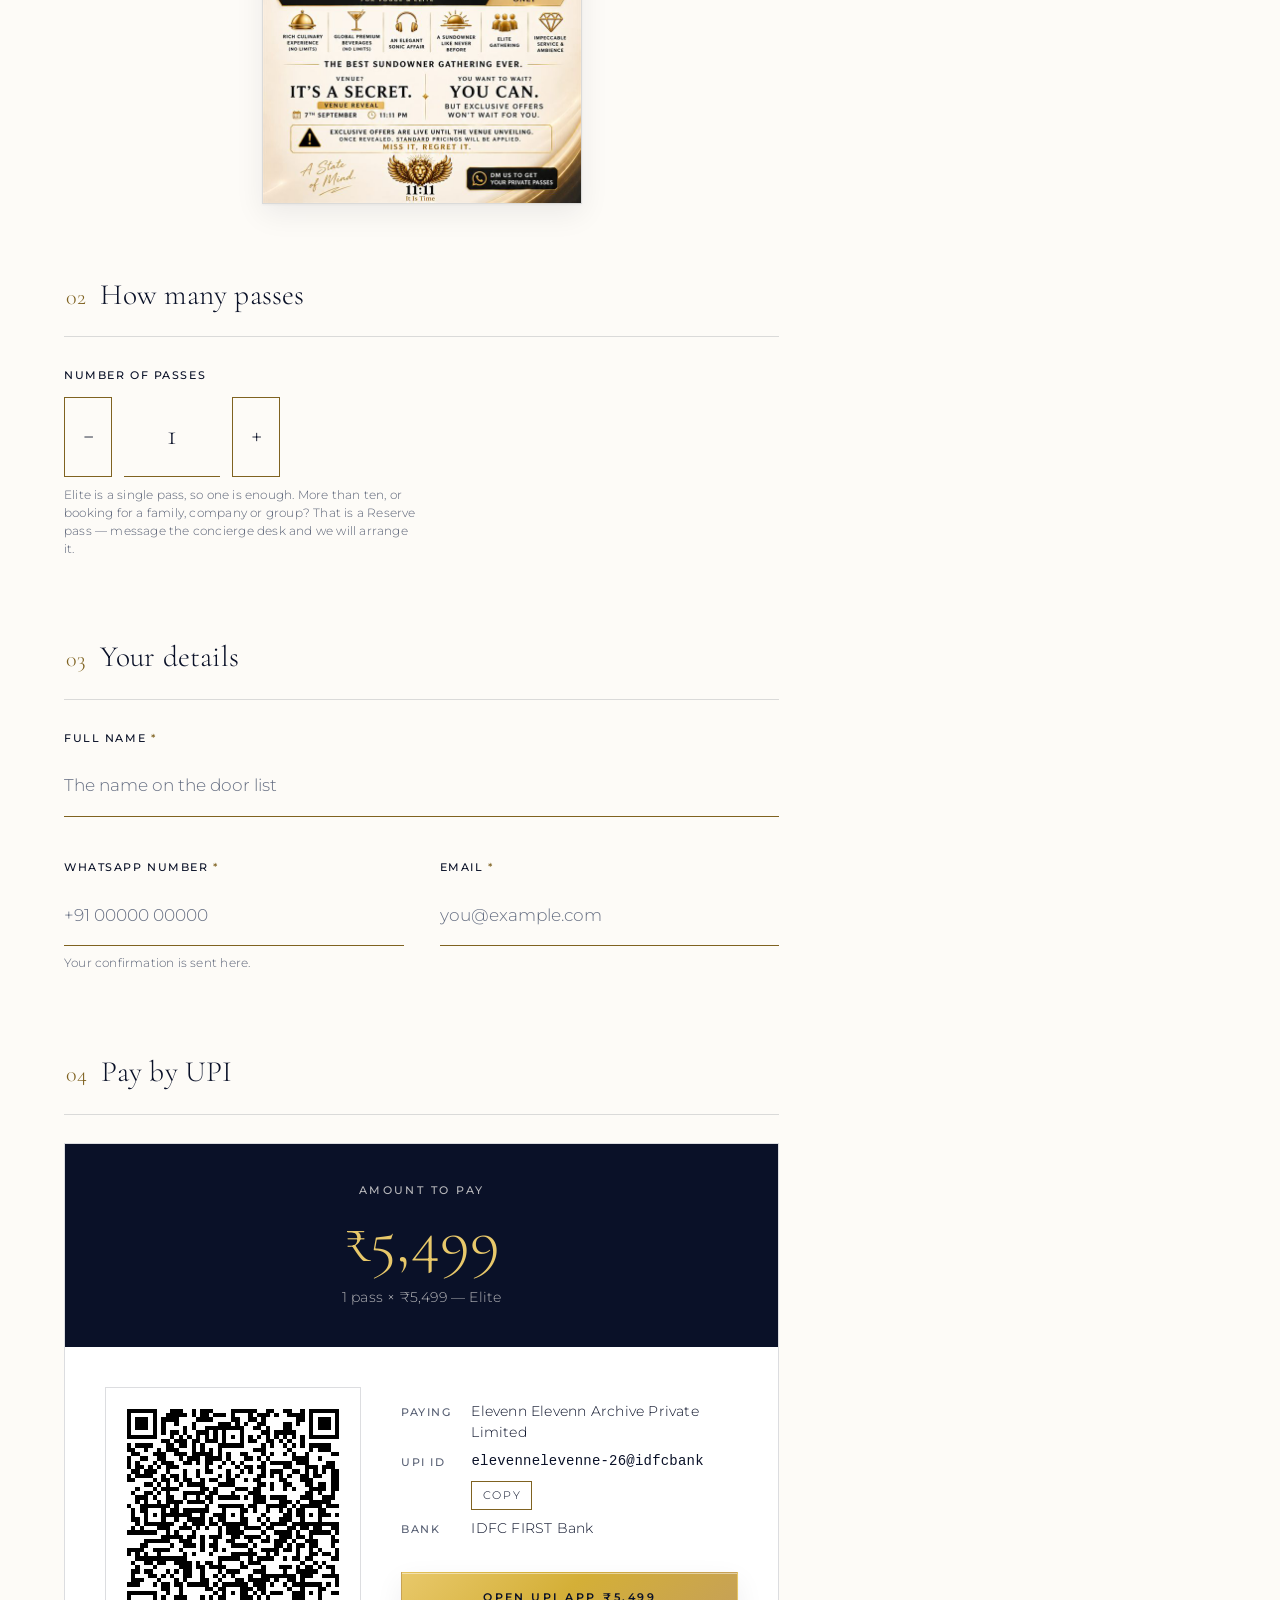
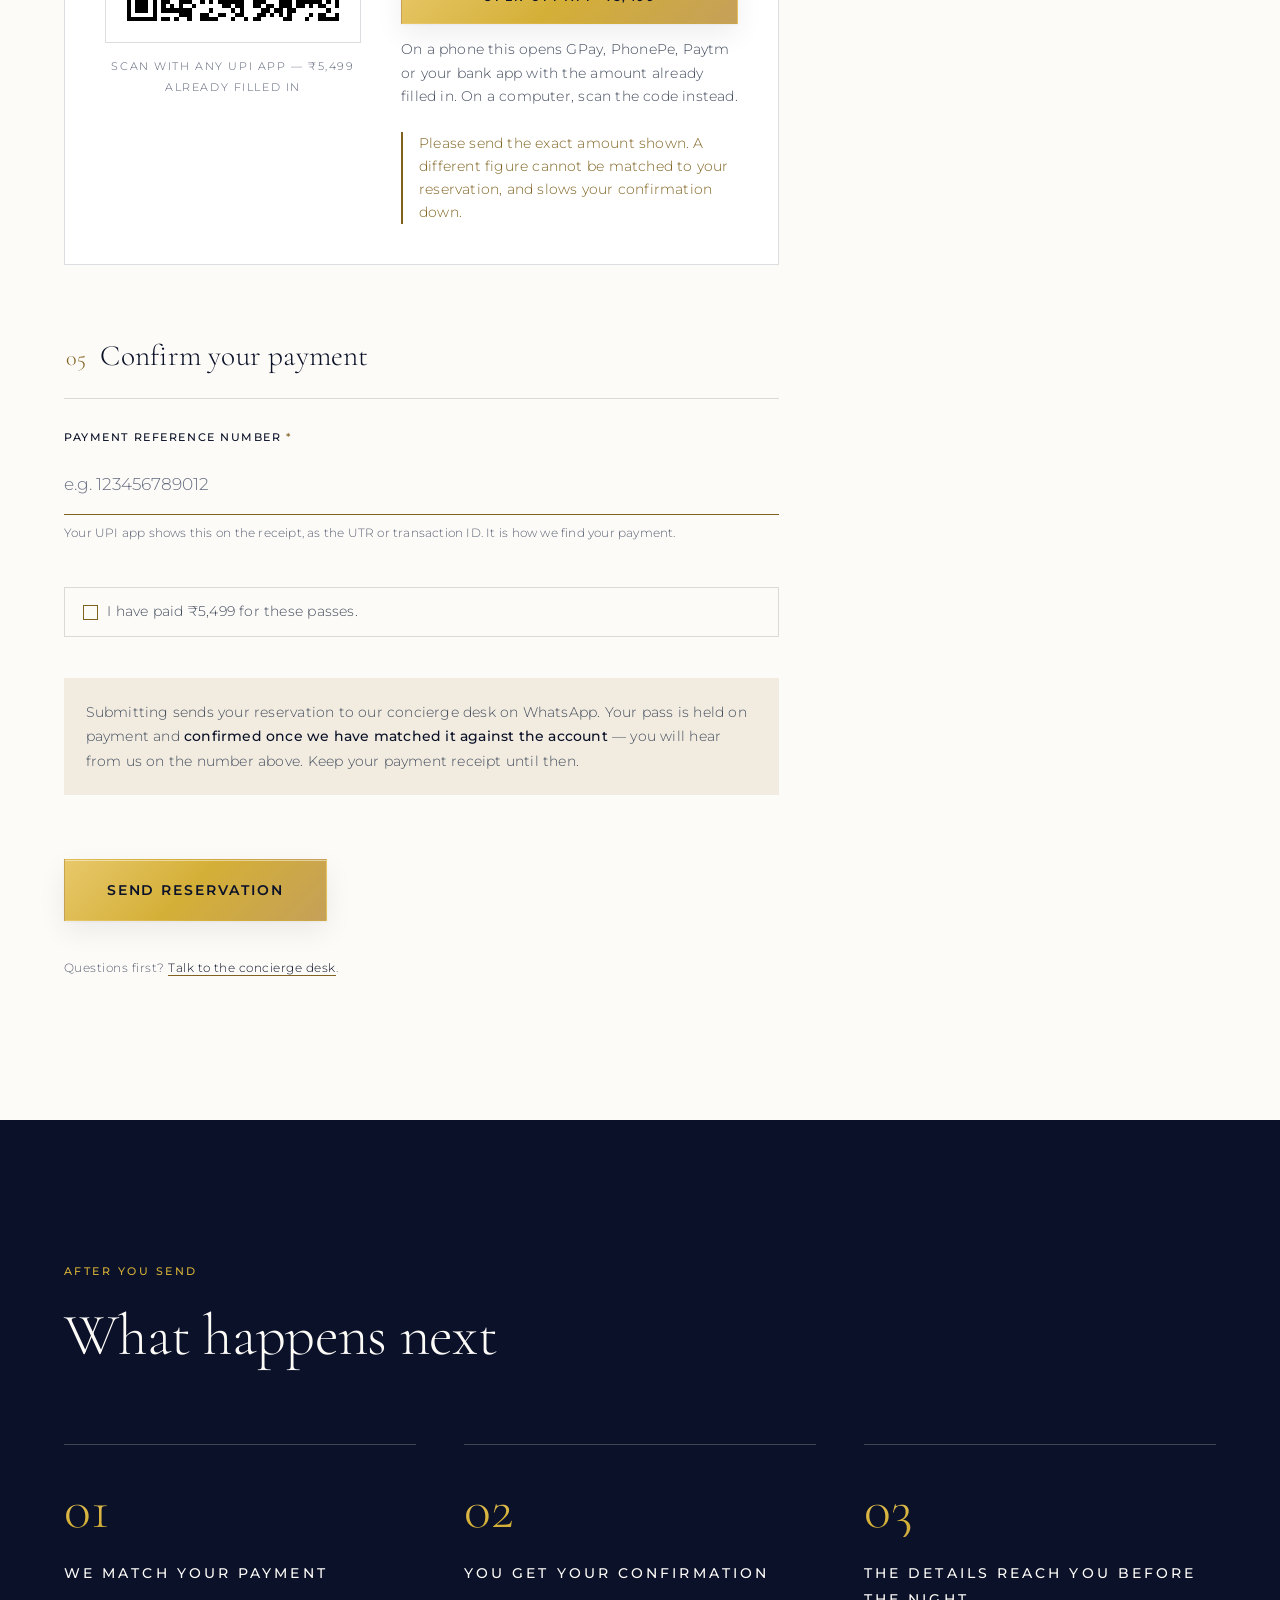
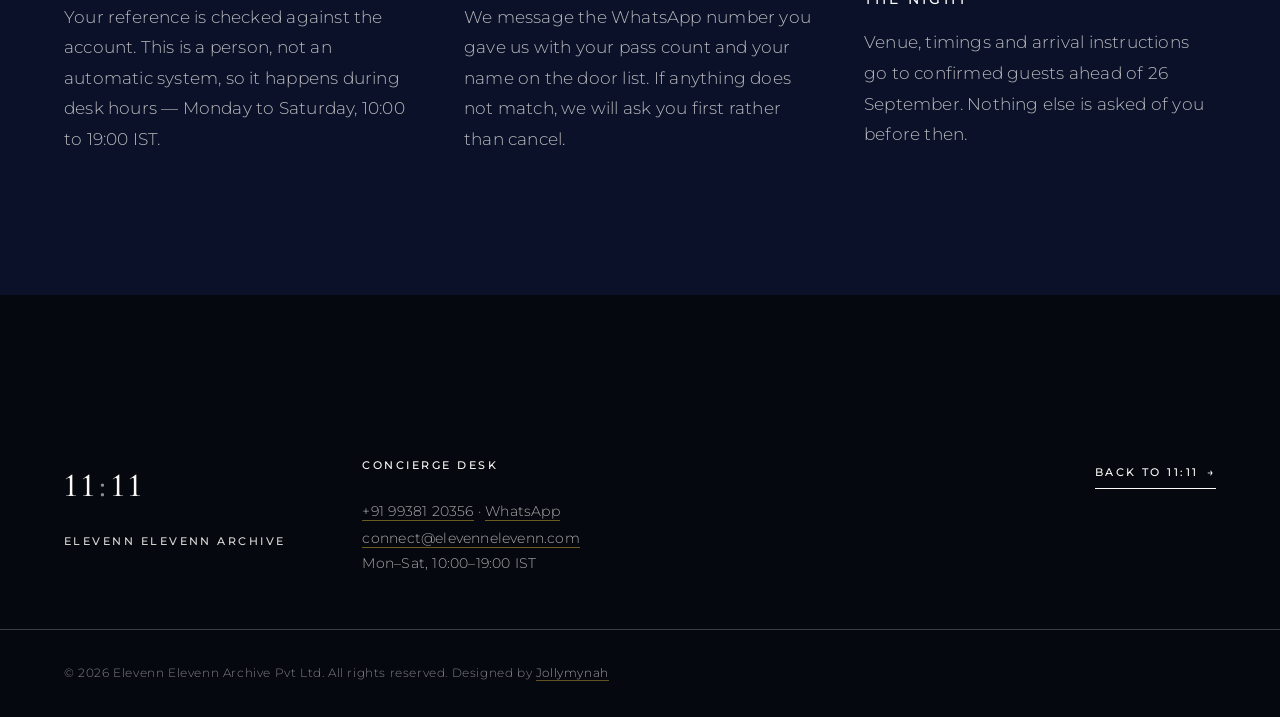
==== commit 73941cc3: "Card payment: a Razorpay link that hides itself when the price moves Adds a card / netbanking / wall" ====
--- a/book.html
+++ b/book.html
@@ -40,7 +40,7 @@
   <link href="https://fonts.googleapis.com/css2?family=Cormorant+Garamond:ital,wght@0,300;0,400;0,500;0,600;1,300;1,400&family=Montserrat:wght@300;400;500;600&display=swap" rel="stylesheet">
 
   <!-- Same cache-buster string as index.html. Bump both together, always. -->
-  <link rel="stylesheet" href="css/style.css?v=2026-09-02g">
+  <link rel="stylesheet" href="css/style.css?v=2026-09-07a">
 </head>
 
 <body>
@@ -351,7 +351,7 @@
             <fieldset class="book-step" id="pay">
               <legend class="book-step__legend">
                 <span class="book-step__num" aria-hidden="true">04</span>
-                Pay by UPI
+                Pay by UPI<span data-rzp hidden> or card</span>
               </legend>
 
               <div class="pay">
@@ -417,6 +417,35 @@
                     </p>
                   </div>
                 </div>
+
+                <!-- ---------- Card, netbanking and wallets ----------
+                     A Razorpay payment link, and it ships HIDDEN. js/booking.js
+                     reveals it only when RAZORPAY.url is filled in AND the
+                     link's own fixed amount still equals the total on screen.
+
+                     That second condition is the whole point. A payment link
+                     carries ONE amount, while this page has many baskets — one
+                     Elite is 2,499, three is 7,497, two Vogue is 3,998 — and at
+                     23:11 on 7 September every one of those figures roughly
+                     doubles as the standard rate takes over. A link fixed at an
+                     early-bird figure is right for one basket for a few hours
+                     and wrong after that, in the direction that costs the client
+                     money. So it hides itself rather than undercharging. Same
+                     reasoning as the QR above, which is drawn rather than
+                     shipped as a picture. See section 04b of js/booking.js. -->
+                <div class="pay__alt" data-rzp hidden>
+                  <p class="pay__alt-or"><span>or</span></p>
+                  <a class="btn btn--outline btn--block" id="rzp-link"
+                     href="#" target="_blank" rel="noopener">
+                    Pay by Card, Netbanking or Wallet
+                    <span data-book="total-short">&#8377;2,499</span>
+                  </a>
+                  <p class="pay__app-note">
+                    Opens Razorpay in a new tab. Come back to step 05 afterwards with
+                    the payment reference from your receipt &mdash; your pass is not held
+                    until the reservation reaches our desk.
+                  </p>
+                </div>
               </div>
             </fieldset>
 
@@ -428,12 +457,14 @@
               </legend>
 
               <div class="field">
-                <label class="field__label" for="utr">UPI Reference Number <span class="req" aria-hidden="true">*</span></label>
+                <label class="field__label" for="utr">Payment Reference Number <span class="req" aria-hidden="true">*</span></label>
                 <input class="field__input" type="text" id="utr" name="utr"
                        inputmode="numeric" placeholder="e.g. 123456789012"
                        autocomplete="off" aria-describedby="utr-hint utr-error" required>
                 <p class="field__hint" id="utr-hint">
-                  Your UPI app shows this on the receipt, as the UTR or transaction ID.
+                  Your UPI app shows this on the receipt, as the UTR or transaction ID.<span data-rzp hidden>
+                  If you paid by card, Razorpay emails you a Payment ID beginning
+                  <code>pay_</code>.</span>
                   It is how we find your payment.
                 </p>
                 <p class="field__error" id="utr-error" data-book-error="utr"></p>
@@ -444,7 +475,7 @@
                   <input type="checkbox" id="paid" name="paid" value="Payment made"
                          aria-describedby="paid-error" required>
                   <span class="check__box" aria-hidden="true"></span>
-                  <span>I have paid <span data-book="total-short">&#8377;2,499</span> to the UPI ID above.</span>
+                  <span>I have paid <span data-book="total-short">&#8377;2,499</span> for these passes.</span>
                 </label>
                 <p class="field__error" id="paid-error" data-book-error="paid"></p>
               </div>
@@ -656,10 +687,10 @@
 
   <!-- script.js first: it owns the header state and the countdown that this
        page shares with index.html. booking.js only knows about this form. -->
-  <script src="js/script.js?v=2026-09-02g"></script>
+  <script src="js/script.js?v=2026-09-07a"></script>
   <!-- qr.js only draws the payment code; it must load before booking.js,
        which calls it. Nothing else on the site uses it. -->
-  <script src="js/qr.js?v=2026-09-02g"></script>
-  <script src="js/booking.js?v=2026-09-02g"></script>
+  <script src="js/qr.js?v=2026-09-07a"></script>
+  <script src="js/booking.js?v=2026-09-07a"></script>
 </body>
 </html>
--- a/css/style.css
+++ b/css/style.css
@@ -21,7 +21,7 @@
    13. Testimonials (section removed from the page; styles kept)
    14. Call to action
    15. Contact & form
-   15b. Booking page (book.html)
+   15b. Booking page (book.html) — payment panel, card route, summary
    16. Footer
    16b. WhatsApp contact
    17. Scroll reveal animations
@@ -3434,6 +3434,40 @@
   color: var(--gold-deep);
 }
 
+/* --- Card / netbanking, when a Razorpay link is configured ---------------- */
+/* Everything here ships hidden and is revealed by js/booking.js only when a
+   public payment link is configured AND its one fixed amount still matches the
+   basket on screen — see section 04b there. [hidden] is spelled out because
+   these carry a display of their own, which would otherwise win. */
+.pay__alt[hidden],
+[data-rzp][hidden] { display: none; }
+
+.pay__alt {
+  /* Sits inside .pay, below .pay__body, so it repeats that block's horizontal
+     padding and its bottom but not its top — the rule below supplies the gap. */
+  padding: 0 clamp(1.5rem, 4vw, 2.5rem) clamp(1.5rem, 4vw, 2.5rem);
+}
+
+/* A rule with the word set into it, so the two routes read as alternatives
+   rather than as a second step to be completed after the first. */
+.pay__alt-or {
+  display: flex;
+  align-items: center;
+  gap: 0.9rem;
+  margin: 0 0 1.25rem;
+  font-size: var(--fs-small);
+  letter-spacing: 0.14em;
+  text-transform: uppercase;
+  color: var(--muted);
+}
+.pay__alt-or::before,
+.pay__alt-or::after {
+  content: "";
+  flex: 1 1 auto;
+  height: 1px;
+  background: var(--hairline);
+}
+
 /* --- Confirmation tick and terms ----------------------------------------- */
 .field--check { margin-top: clamp(1.75rem, 3.5vw, 2.25rem); }
 /* The wide variant of .check: a full-width row rather than a chip, because
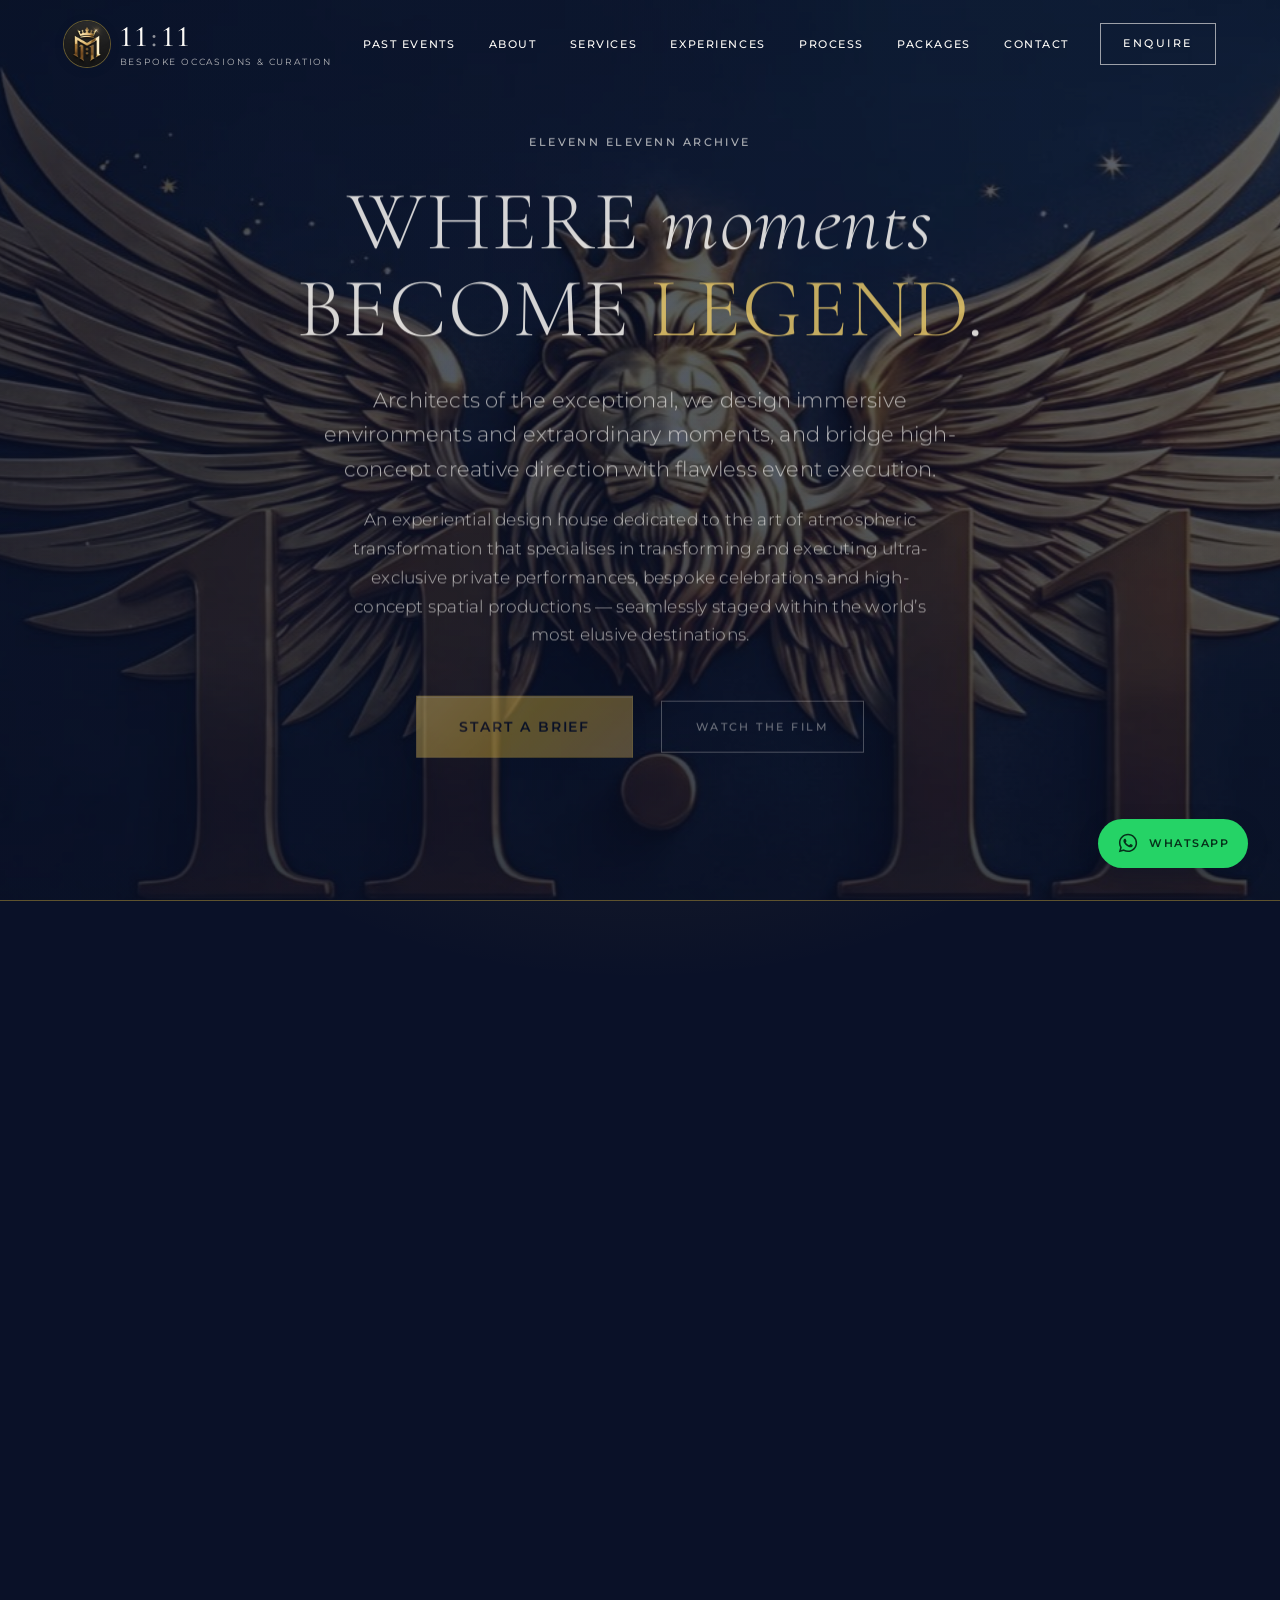
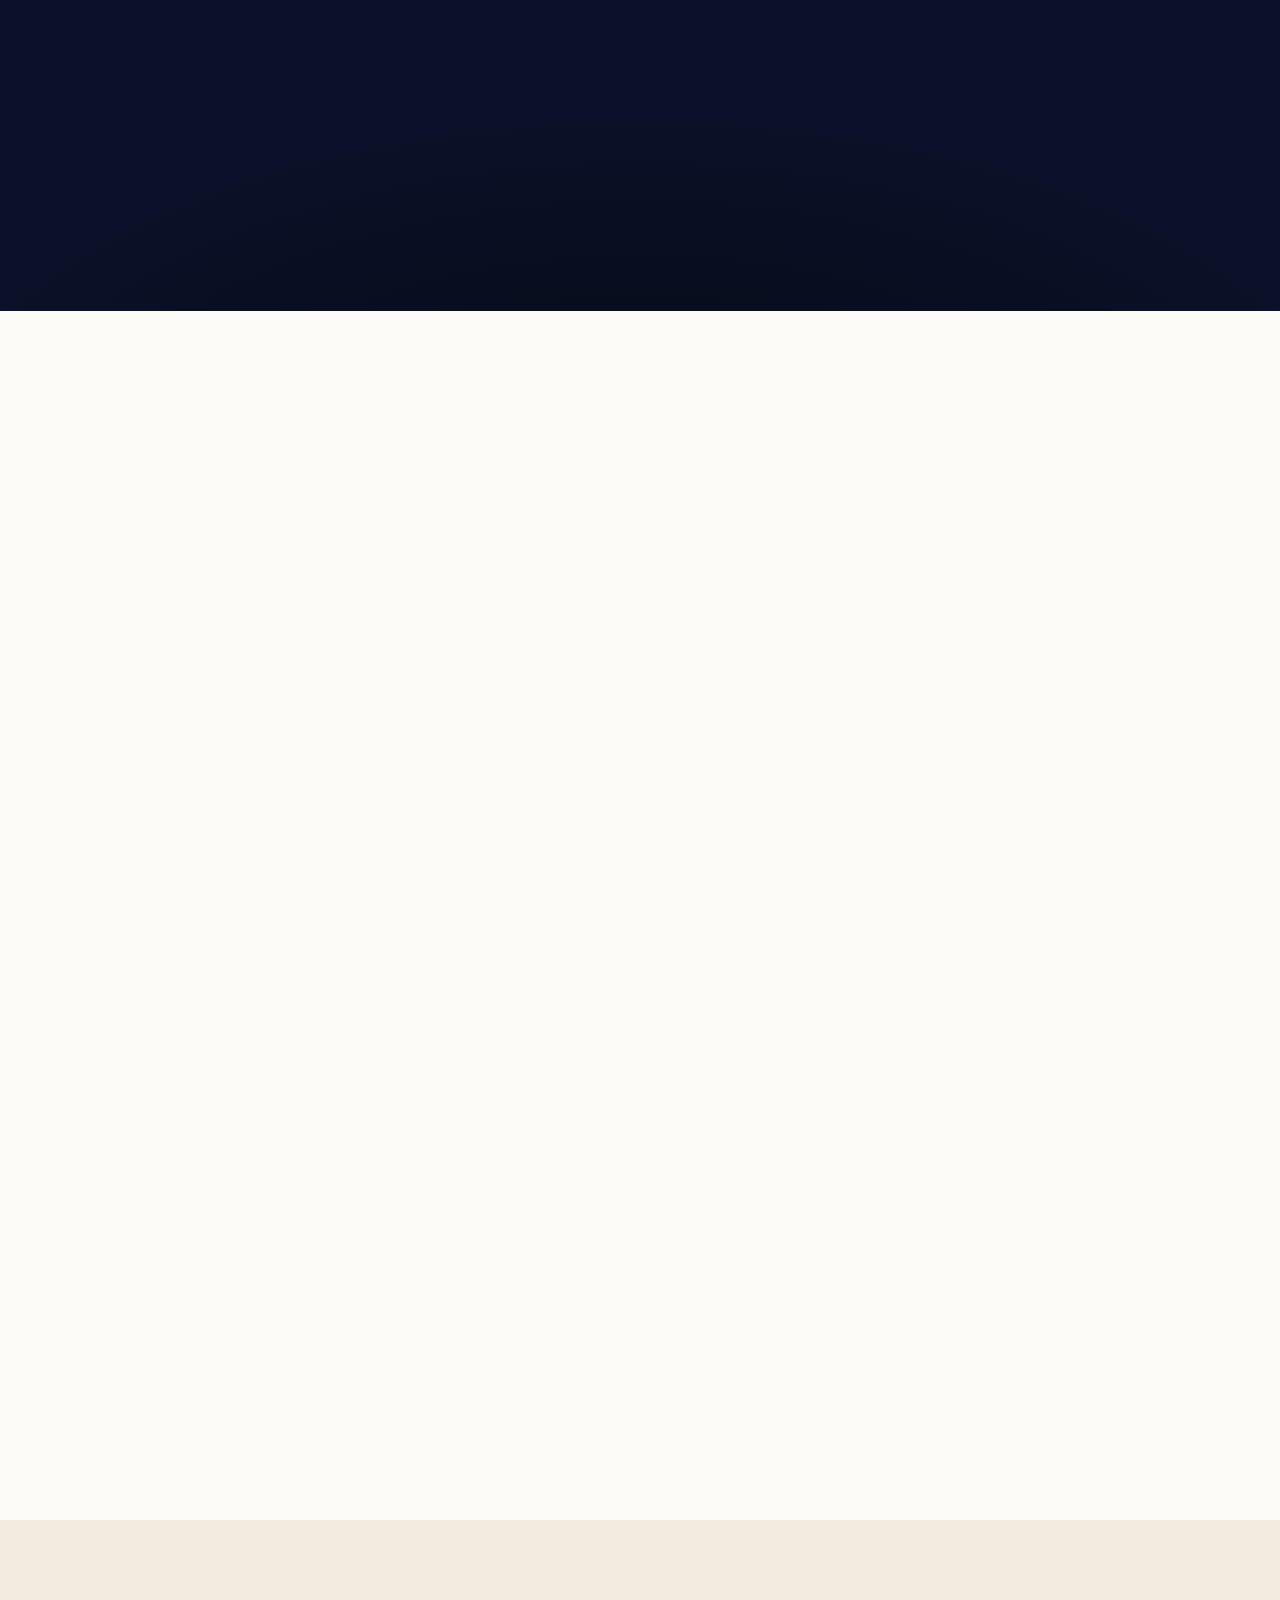
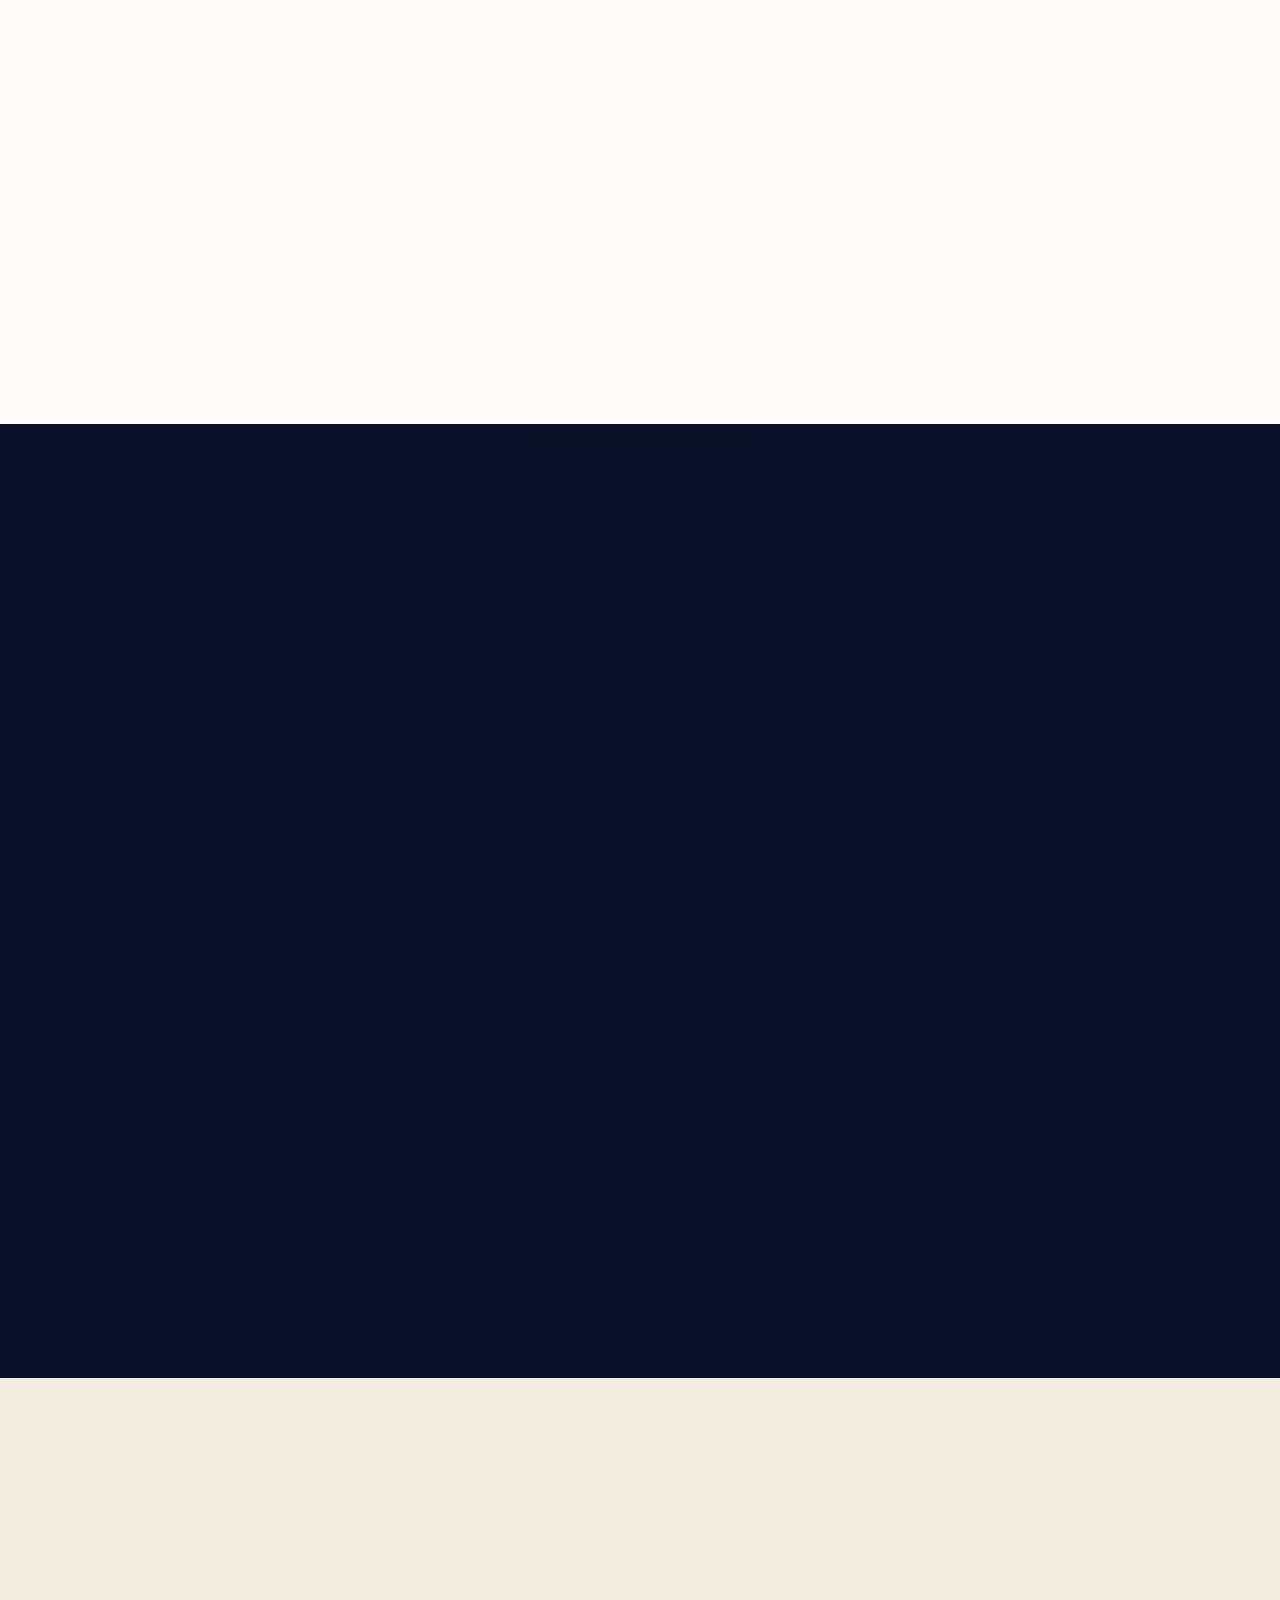
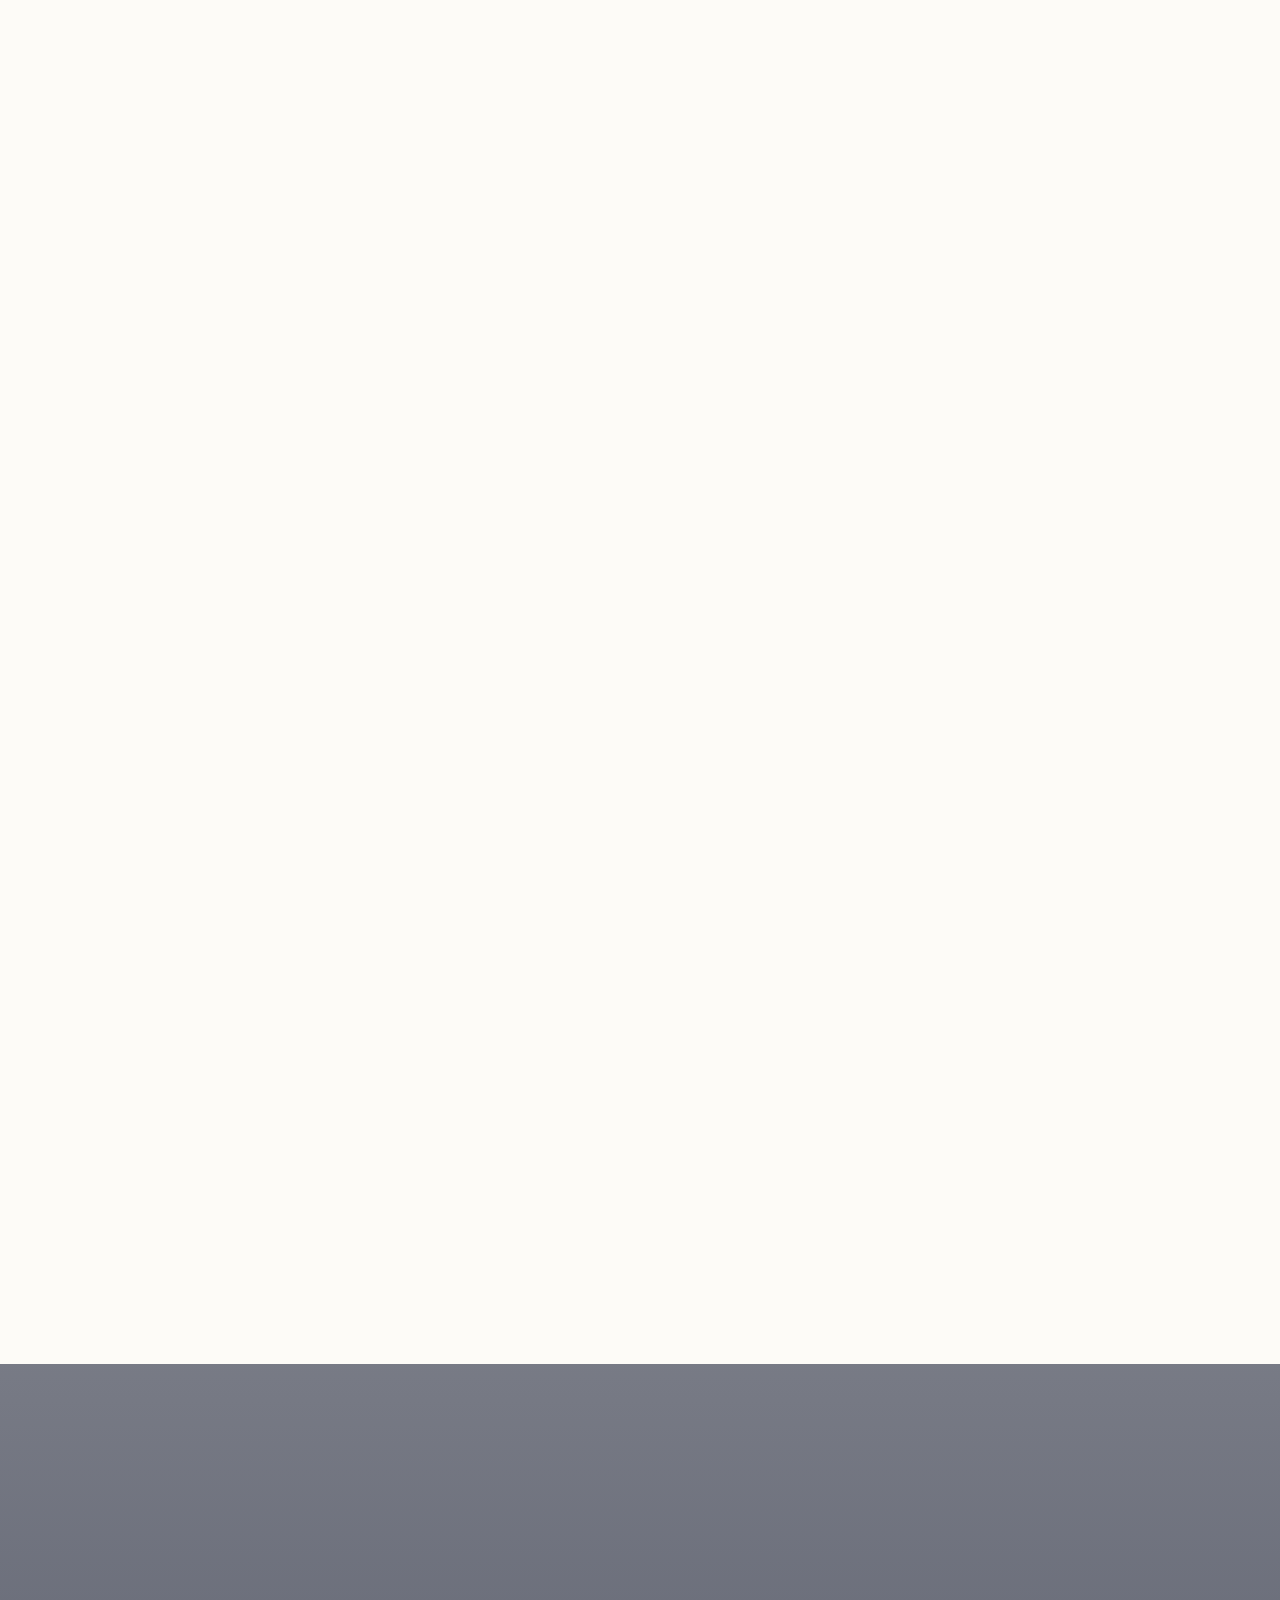
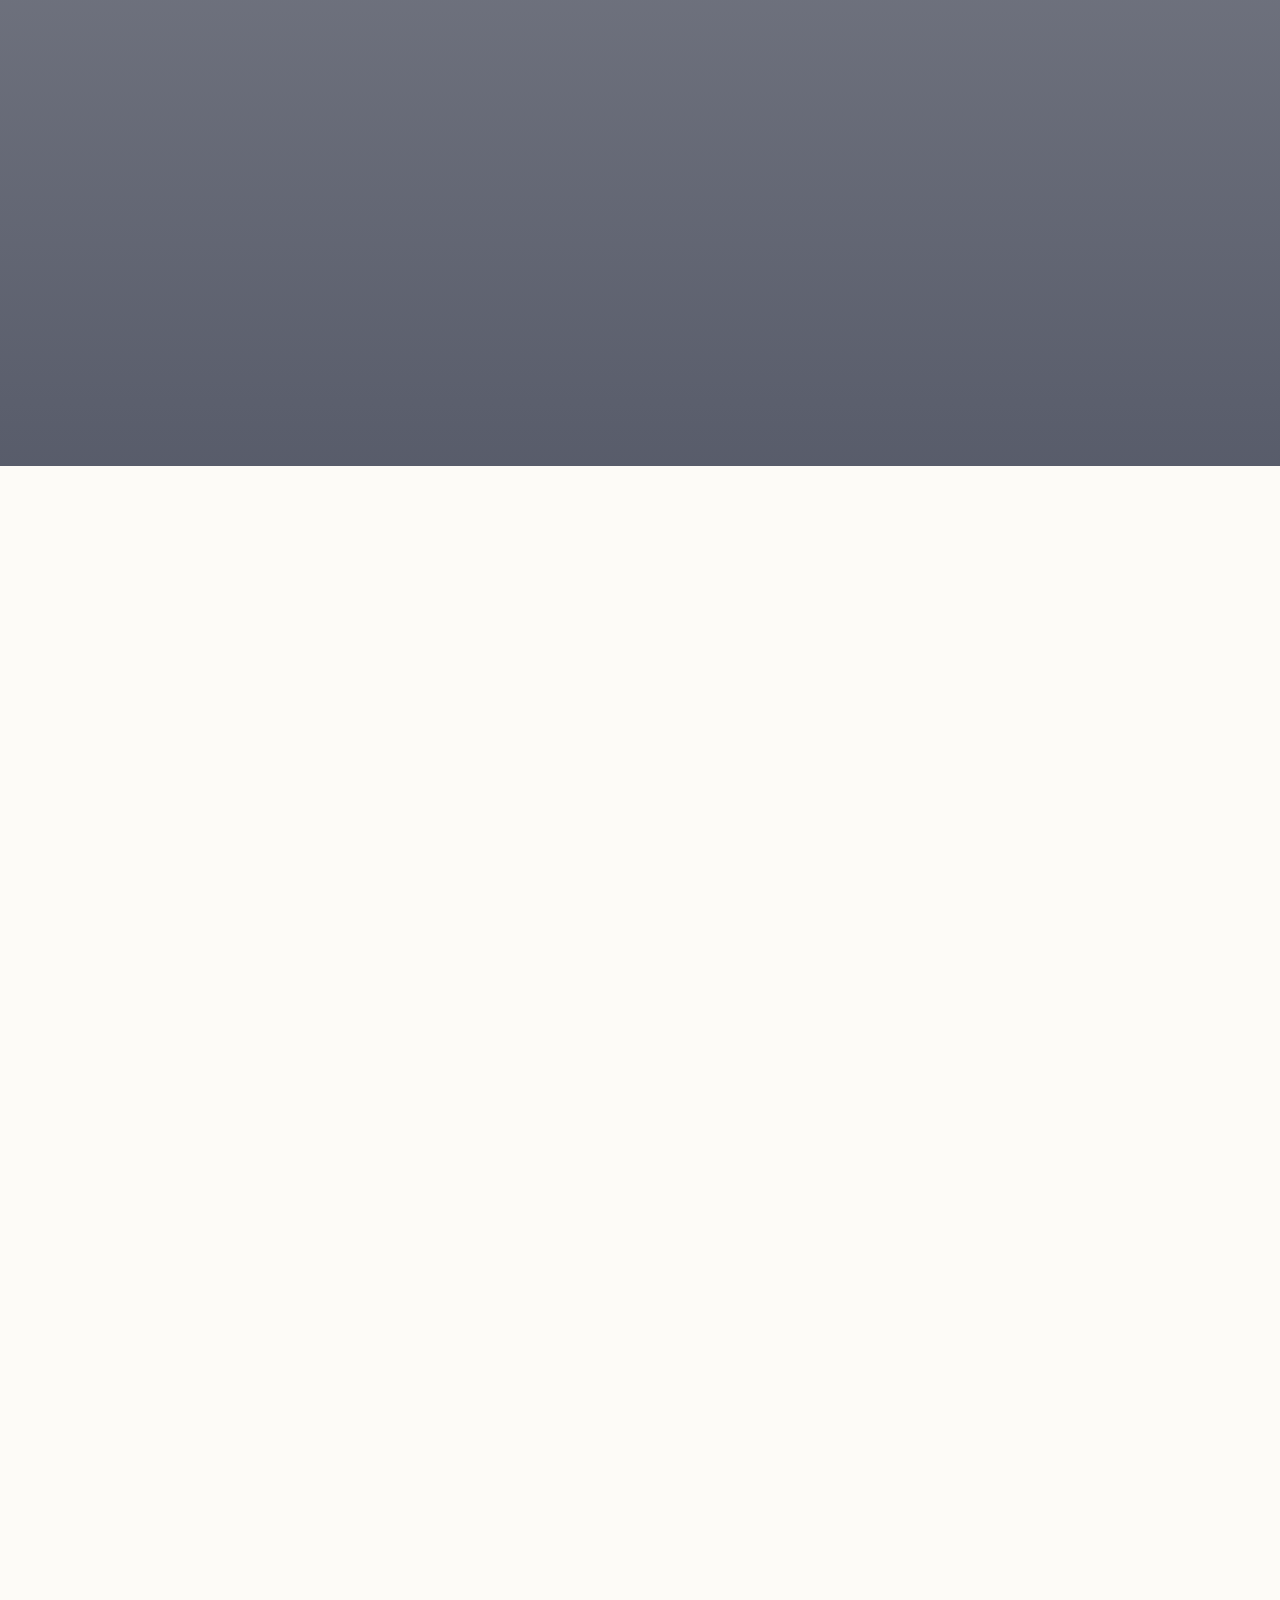
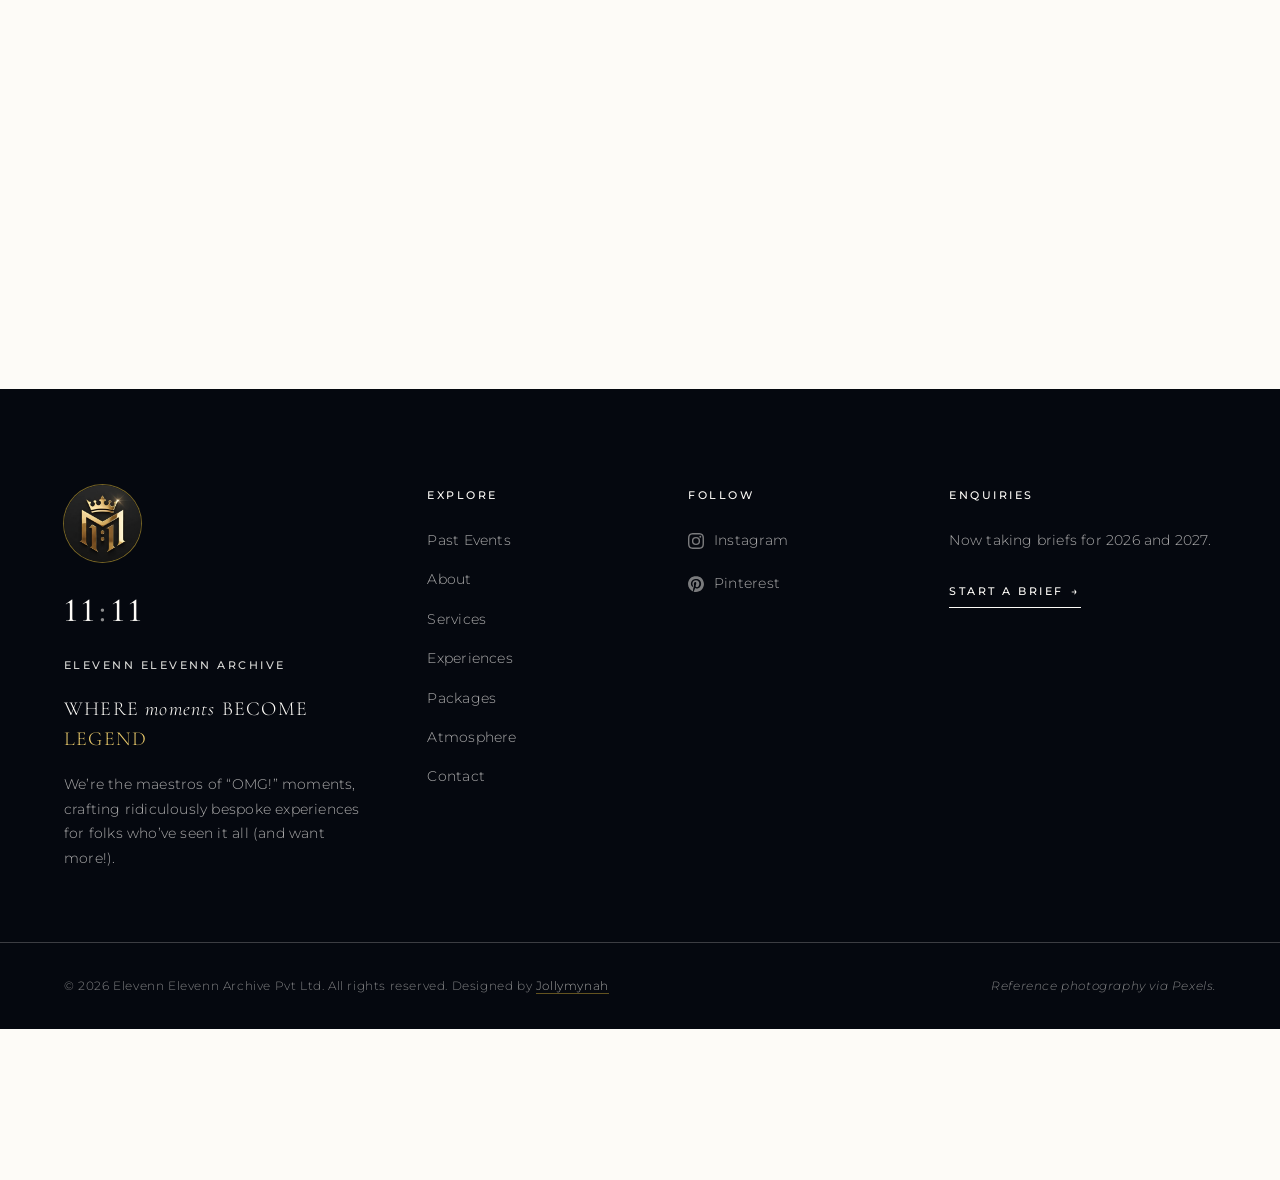
==== commit f30bcc36: "NOXUS is over: retire the campaign, show the night's film instead The event has passed, so everythin" ====
--- a/book.html
+++ b/book.html
@@ -1,696 +1,36 @@
 <!DOCTYPE html>
-<html lang="en-IN" class="no-js">
+<html lang="en-IN">
 <head>
   <meta charset="UTF-8">
   <meta name="viewport" content="width=device-width, initial-scale=1">
 
-  <script>document.documentElement.className = document.documentElement.className.replace('no-js', 'js');</script>
+  <!--
+    RETIRED. This was the NOXUS reservation and payment page. The night
+    (26 September 2026) has passed and bookings are closed, so the page, its
+    UPI/QR payment panel and js/booking.js + js/qr.js have been removed.
 
-  <title>Reserve Your Pass | NOXUS &mdash; 26 September 2026</title>
-  <meta name="description" content="Reserve your NOXUS pass for Saturday 26 September 2026 — Odisha's biggest sundowner drunch party, presented by 11:11. Reserve, Vogue and Elite passes. The early-bird rate ends at the venue unveiling on 7 September, 11:11 PM.">
-  <meta name="author" content="Elevenn Elevenn Archive Pvt Ltd">
-  <meta name="theme-color" content="#FDFBF7">
-
+    The file is kept, rather than deleted, because the link was handed out
+    while the campaign ran: anyone who still taps it lands on the home page
+    instead of a GitHub 404. GitHub Pages cannot
+    send a real 301, so this is a meta refresh, with a plain link for anything
+    that ignores it, and noindex so search engines drop the old ticket page.
+  -->
+  <title>NOXUS has happened | 11:11</title>
+  <meta name="robots" content="noindex">
+  <link rel="canonical" href="https://elevennelevenn.in/">
+  <meta http-equiv="refresh" content="0; url=./#past-events">
   <link rel="icon" href="images/logo.png" type="image/png" sizes="512x512">
-  <link rel="apple-touch-icon" href="images/apple-touch-icon.png">
-
-  <!-- Canonical, for the same reason as index.html: these pages answer on both
-       elevennelevenn.in and the old github.io address, which 301-redirects
-       here. No trailing slash on this one — it is a file, not a directory. -->
-  <link rel="canonical" href="https://elevennelevenn.in/book.html">
-
-  <!-- This page gets shared far more than the home page will: a ticket link is
-       pasted into WhatsApp groups, and the preview card is the advert. Same
-       absolute host as index.html — move both files together. -->
-  <meta property="og:type" content="website">
-  <meta property="og:url" content="https://elevennelevenn.in/book.html">
-  <meta property="og:site_name" content="11:11">
-  <meta property="og:title" content="NOXUS — Reserve Your Pass · 26 September 2026">
-  <meta property="og:description" content="Odisha's biggest sundowner drunch party, 26 September 2026. Reserve, Vogue and Elite passes — the early-bird rate ends the moment the venue is unveiled on 7 September at 11:11 PM.">
-  <meta property="og:locale" content="en_IN">
-  <meta property="og:image" content="https://elevennelevenn.in/images/hero-1600.jpg">
-  <meta property="og:image:alt" content="The 11:11 crest: a crowned lion between outspread golden wings, above the numerals 11:11, on midnight navy.">
-  <meta name="twitter:card" content="summary_large_image">
-  <meta name="twitter:title" content="NOXUS — Reserve Your Pass · 26 September 2026">
-  <meta name="twitter:description" content="NOXUS, 26 September 2026. Reserve, Vogue and Elite passes. The early-bird rate ends at the venue unveiling.">
-  <meta name="twitter:image" content="https://elevennelevenn.in/images/hero-1600.jpg">
-
-  <link rel="preconnect" href="https://fonts.googleapis.com">
-  <link rel="preconnect" href="https://fonts.gstatic.com" crossorigin>
-  <link href="https://fonts.googleapis.com/css2?family=Cormorant+Garamond:ital,wght@0,300;0,400;0,500;0,600;1,300;1,400&family=Montserrat:wght@300;400;500;600&display=swap" rel="stylesheet">
-
-  <!-- Same cache-buster string as index.html. Bump both together, always. -->
-  <link rel="stylesheet" href="css/style.css?v=2026-09-07a">
+  <style>
+    body { margin: 0; min-height: 100vh; display: grid; place-items: center;
+           background: #0A1128; color: #FDFBF7; font: 16px/1.6 system-ui, sans-serif;
+           text-align: center; padding: 1.5rem; box-sizing: border-box; }
+    a { color: #D4AF37; }
+  </style>
 </head>
-
 <body>
-  <a class="skip-link" href="#main">Skip to main content</a>
-
-  <!-- ============================================================
-       HEADER
-       Deliberately not the site header: this is a checkout page, and a full
-       navigation here exists only to lead people away from it mid-payment.
-       Brand, one way back, one way to ask a question.
-
-       --solid because there is no dark hero underneath — see section 06 of
-       the stylesheet.
-       ============================================================ -->
-  <header class="site-header site-header--solid" id="site-header" data-header>
-    <div class="container site-header__inner">
-      <a class="logo" href="index.html" aria-label="11:11 — home">
-        <img class="logo__badge" src="images/logo.png" alt="" aria-hidden="true"
-             width="512" height="512" decoding="async">
-        <span class="logo__text">
-          <span class="logo__mark">11<span class="logo__colon">:</span>11</span>
-          <span class="logo__sub">Bespoke Occasions &amp; Curation</span>
-        </span>
-      </a>
-
-      <div class="site-header__actions">
-        <a class="link-arrow book-back" href="index.html">
-          <span class="link-arrow__icon book-back__icon" aria-hidden="true">&larr;</span>
-          <span class="book-back__label">Back to 11:11</span>
-        </a>
-      </div>
-    </div>
-  </header>
-
-  <main id="main">
-
-    <!-- ============================================================
-         1. THE HEAD OF THE PAGE
-         Repeats the date and the countdown from the landing band, because a
-         visitor arriving from a pasted link has not seen either.
-         ============================================================ -->
-    <section class="book-head" aria-labelledby="book-title">
-      <div class="container book-head__inner">
-        <p class="eyebrow eyebrow--light book-head__eyebrow">
-          <span class="debut__pulse" aria-hidden="true"></span>Noxus
-          <span class="debut__dot" aria-hidden="true">&middot;</span>
-          Saturday, 26 September 2026
-        </p>
-
-        <h1 class="display display--lg book-head__title" id="book-title">
-          Reserve your pass
-        </h1>
-
-        <p class="book-head__strap">The secret is worth the wait.</p>
-
-        <p class="book-head__lede">
-          Odisha&rsquo;s biggest sundowner drunch party, presented by 11:11. Choose
-          your pass, pay by UPI, and our concierge desk confirms it. The venue is
-          unveiled on 7 September at 11:11 PM &mdash; and the early-bird rate ends
-          at the same moment.
-        </p>
-
-        <!-- On a checkout page the useful clock is the DEADLINE, not the event.
-             This counts to the venue unveiling on 7 September at 11:11 PM, which
-             is the same instant the early-bird rate ends (client's poster,
-             1 Sept 2026). The event's own countdown is on index.html.
-             Same explicit +05:30 offset as every other countdown here. -->
-        <p class="book-head__clock-label">Early-bird rate ends at the venue unveiling</p>
-        <div class="countdown" data-countdown="2026-09-07T23:11:00+05:30"
-             data-countdown-done="The venue is out &mdash; standard pricing now applies.">
-          <div class="countdown__grid" aria-hidden="true">
-            <div class="countdown__unit">
-              <span class="countdown__num" data-countdown-part="days">--</span>
-              <span class="countdown__label">Days</span>
-            </div>
-            <div class="countdown__unit">
-              <span class="countdown__num" data-countdown-part="hours">--</span>
-              <span class="countdown__label">Hours</span>
-            </div>
-            <div class="countdown__unit">
-              <span class="countdown__num" data-countdown-part="minutes">--</span>
-              <span class="countdown__label">Minutes</span>
-            </div>
-            <div class="countdown__unit">
-              <span class="countdown__num" data-countdown-part="seconds">--</span>
-              <span class="countdown__label">Seconds</span>
-            </div>
-          </div>
-          <p class="visually-hidden" data-countdown-live role="status" aria-live="polite"></p>
-        </div>
-      </div>
-    </section>
-
-    <!-- ============================================================
-         2. THE RESERVATION
-
-         HOW THIS ACTUALLY WORKS, because it is not a payment gateway and the
-         page must never imply that it is:
-
-           1. The visitor picks a pass count. The RATE is not a choice — the
-              early-bird price runs until the venue is unveiled on 7 September
-              at 11:11 PM and the standard price applies after, so js/booking.js
-              works out which is in force and writes the running total into the
-              pass card, the summary, the pay panel and the UPI deep link.
-           2. They pay that exact amount to the company's UPI ID, either by
-              scanning images/upi-qr.png or by tapping the button, which opens
-              their UPI app with payee and amount pre-filled.
-           3. They come back, enter the UPI reference their app gave them, and
-              submit. The details are handed to WhatsApp addressed to the
-              concierge desk, exactly as the enquiry form does.
-           4. A human matches the reference against the bank account and
-              confirms the pass.
-
-         Step 4 is a person, not code. That is why nothing on this page says a
-         pass is "booked" or "confirmed" on submit — it says the reservation has
-         been sent and will be confirmed. Do not soften that wording.
-
-         STILL UNCONFIRMED, and therefore deliberately unwritten: the doors
-         time, the lineup, the capacity, VOGUE's two prices, and the refund /
-         transfer policy. That last one should exist in writing before real
-         money arrives — flag it to the client rather than drafting terms here.
-         The venue and the early-bird deadline are no longer on that list: the
-         venue is deliberately secret until 7 September at 11:11 PM, which is
-         also when the early-bird rate ends.
-         ============================================================ -->
-    <section class="section book" id="reserve" aria-labelledby="reserve-title">
-      <div class="container book__grid">
-
-        <div class="book__main">
-          <h2 class="visually-hidden" id="reserve-title">Reserve a Noxus pass</h2>
-
-          <form class="form book-form" id="booking-form" novalidate>
-
-            <!-- ---------- Step 1: which pass ----------
-              Three passes; two of them are bought here.
-
-              PRICES (client, 1 Sept 2026, evening — these SUPERSEDE the
-              ₹2,999/₹5,999 figures given earlier in the day, which predated the
-              three-pass structure and were briefly live against Elite):
-
-                Elite   individual        ₹5,499 → ₹2,499
-                Vogue   couples, EACH     ₹4,999 → ₹1,999   (per person)
-                Reserve invitation only, minimum 3
-
-              Vogue is priced PER PERSON, which is why it carries data-min="2":
-              a single Vogue pass at ₹1,999 would otherwise undercut a single
-              Elite pass at ₹2,499 and nobody would ever buy Elite. The minimum
-              of two is CONFIRMED by the client (1 Sept 2026) — it was read from
-              "for powerful couples" and "each" first, then put to them and
-              agreed. Do not relax it without asking: it is what keeps the two
-              passes from competing with each other.
-
-              Every figure lives on the radio, beside the number a visitor
-              reads. js/booking.js hardcodes no amount.
-            -->
-            <fieldset class="book-step">
-              <legend class="book-step__legend">
-                <span class="book-step__num" aria-hidden="true">01</span>
-                Choose your pass
-              </legend>
-
-              <p class="book-step__intro">
-                Exclusive offers for the extraordinary.
-                <strong>Early-bird offers end upon the venue unveiling.</strong>
-              </p>
-
-              <ul class="pass-choice">
-                <li class="pass-card pass-card--static">
-                  <p class="pass-card__flag">Reserve</p>
-                  <p class="pass-card__who">The elites, corporates &amp; groups <span class="pass-card__min">Min. 3</span></p>
-                  <p class="pass-card__status pass-card__status--invite">Private passes on invitation basis only</p>
-                  <p class="pass-card__note">
-                    Applications reach the concierge desk, who confirm availability
-                    before any payment is taken.
-                  </p>
-                  <a class="btn btn--outline btn--sm pass-card__cta"
-                     href="https://wa.me/919938120356?text=Hi%2011%3A11%2C%20I%27d%20like%20to%20apply%20for%20a%20NOXUS%20Reserve%20pass%20(minimum%203)."
-                     target="_blank" rel="noopener">Apply on WhatsApp</a>
-                </li>
-
-                <li class="pass-opt">
-                  <input class="pass-opt__input" type="radio" name="pass" id="pass-vogue"
-                         value="Vogue"
-                         data-price-early="1999" data-price-standard="4999"
-                         data-min="2" data-per="each">
-                  <label class="pass-card pass-card--book" for="pass-vogue">
-                    <span class="pass-card__flag">Vogue</span>
-                    <span class="pass-card__who">Powerful couples</span>
-                    <span class="pass-card__price">
-                      <span class="pass-card__amount" data-pass-amount>&#8377;1,999</span>
-                      <span class="pass-card__per">each</span>
-                      <span class="pass-card__was" data-pass-was>
-                        <span class="pass-card__strike">&#8377;4,999</span>
-                      </span>
-                    </span>
-                    <span class="pass-card__status pass-card__status--live" data-pass-window>Live now</span>
-                    <span class="pass-card__note">Booked in pairs &mdash; two passes minimum.</span>
-                    <span class="tier-opt__tick" aria-hidden="true"></span>
-                  </label>
-                </li>
-
-                <li class="pass-opt">
-                  <input class="pass-opt__input" type="radio" name="pass" id="pass-elite"
-                         value="Elite" checked
-                         data-price-early="2499" data-price-standard="5499"
-                         data-min="1" data-per="">
-                  <label class="pass-card pass-card--book" for="pass-elite">
-                    <span class="pass-card__flag">Elite</span>
-                    <span class="pass-card__who">Individual trendsetters</span>
-                    <span class="pass-card__price">
-                      <span class="pass-card__amount" data-pass-amount>&#8377;2,499</span>
-                      <span class="pass-card__was" data-pass-was>
-                        <span class="pass-card__strike">&#8377;5,499</span>
-                      </span>
-                    </span>
-                    <span class="pass-card__status pass-card__status--live" data-pass-window>Live now</span>
-                    <span class="pass-card__note">A single pass.</span>
-                    <span class="tier-opt__tick" aria-hidden="true"></span>
-                  </label>
-                </li>
-              </ul>
-
-              <!-- The client's own passes artwork, supplied 1 Sept 2026. Every
-                   word on it is set as real text in the cards above, so this is
-                   reinforcement rather than the only carrier of the detail —
-                   which is what the alt text reflects. Note the poster shows no
-                   figures; the prices came separately. -->
-              <figure class="pass-poster">
-                <img
-                  src="images/noxus-passes-640.jpg"
-                  srcset="images/noxus-passes-640.jpg 640w, images/noxus-passes-1024.jpg 1024w"
-                  sizes="(min-width: 720px) 20rem, 70vw"
-                  width="1024" height="1536"
-                  alt="NOXUS passes card: choose your experience. Reserve, for elite families, corporates and groups, passes on invitation basis only. Vogue, for powerful couples, early bird offers live now. Elite, for individual trendsetters, early bird offers live now. Venue reveal 7th September, 11:11 PM. Exclusive offers are live until the venue unveiling; once revealed, standard pricing will be applied."
-                  loading="lazy" decoding="async">
-              </figure>
-            </fieldset>
-
-            <!-- ---------- Step 2: how many ---------- -->
-            <fieldset class="book-step">
-              <legend class="book-step__legend">
-                <span class="book-step__num" aria-hidden="true">02</span>
-                How many passes
-              </legend>
-
-              <!-- The buttons are a convenience on top of a real number input,
-                   not a replacement for it: typing 6 works, and so does a
-                   phone's numeric keypad. The ceiling of 10 is a sanity limit
-                   on a self-service form, not a stated capacity — a larger
-                   party should be a conversation with the desk, which is what
-                   the hint says. -->
-              <div class="field field--qty">
-                <label class="field__label" for="seats">Number of passes</label>
-                <div class="qty">
-                  <button class="qty__btn" type="button" data-qty-step="-1"
-                          aria-label="One pass fewer">&minus;</button>
-                  <input class="field__input qty__input" type="number" id="seats" name="seats"
-                         value="1" min="1" max="10" step="1" inputmode="numeric"
-                         aria-describedby="seats-hint seats-error">
-                  <button class="qty__btn" type="button" data-qty-step="1"
-                          aria-label="One pass more">+</button>
-                </div>
-                <p class="field__hint" id="seats-hint">
-                  <span data-book="min-hint"></span>
-                  More than ten, or booking for a family, company or group? That is a
-                  Reserve pass &mdash; message the concierge desk and we will arrange it.
-                </p>
-                <p class="field__error" id="seats-error" data-book-error="seats"></p>
-              </div>
-            </fieldset>
-
-            <!-- ---------- Step 3: who ---------- -->
-            <fieldset class="book-step">
-              <legend class="book-step__legend">
-                <span class="book-step__num" aria-hidden="true">03</span>
-                Your details
-              </legend>
-
-              <div class="form__grid">
-                <div class="field field--full">
-                  <label class="field__label" for="guest-name">Full Name <span class="req" aria-hidden="true">*</span></label>
-                  <input class="field__input" type="text" id="guest-name" name="guest-name"
-                         autocomplete="name" placeholder="The name on the door list"
-                         aria-describedby="guest-name-error" required>
-                  <p class="field__error" id="guest-name-error" data-book-error="guest-name"></p>
-                </div>
-
-                <div class="field">
-                  <label class="field__label" for="guest-phone">WhatsApp Number <span class="req" aria-hidden="true">*</span></label>
-                  <input class="field__input" type="tel" id="guest-phone" name="guest-phone"
-                         autocomplete="tel" placeholder="+91 00000 00000"
-                         aria-describedby="guest-phone-hint guest-phone-error" required>
-                  <p class="field__hint" id="guest-phone-hint">Your confirmation is sent here.</p>
-                  <p class="field__error" id="guest-phone-error" data-book-error="guest-phone"></p>
-                </div>
-
-                <div class="field">
-                  <label class="field__label" for="guest-email">Email <span class="req" aria-hidden="true">*</span></label>
-                  <input class="field__input" type="email" id="guest-email" name="guest-email"
-                         autocomplete="email" placeholder="you@example.com"
-                         aria-describedby="guest-email-error" required>
-                  <p class="field__error" id="guest-email-error" data-book-error="guest-email"></p>
-                </div>
-              </div>
-            </fieldset>
-
-            <!-- ---------- Step 4: pay ---------- -->
-            <fieldset class="book-step" id="pay">
-              <legend class="book-step__legend">
-                <span class="book-step__num" aria-hidden="true">04</span>
-                Pay by UPI<span data-rzp hidden> or card</span>
-              </legend>
-
-              <div class="pay">
-                <div class="pay__amount">
-                  <p class="pay__amount-label">Amount to pay</p>
-                  <p class="pay__amount-value" data-book="total">&#8377;2,499</p>
-                  <p class="pay__amount-note" data-book="breakdown">1 pass &times; &#8377;2,499 &mdash; Elite</p>
-                </div>
-
-                <div class="pay__body">
-                  <div class="pay__qr">
-                    <!-- The client's own UPI QR, cropped to the code alone. The
-                         wording that came with it (company name, UPI ID, bank)
-                         is re-set as real text beside it: legible at any size,
-                         and the UPI ID can be selected and copied, which a
-                         picture of it cannot.
-
-                         This image carries the payee but no amount, so
-                         js/booking.js draws a code that does carry one — from
-                         the same upi:// string as the button below — and hides
-                         this one only once that has actually succeeded. With no
-                         canvas or no js/qr.js the visitor still gets a working
-                         code and types the figure in, exactly as today. -->
-                    <img src="images/upi-qr.png" width="610" height="610" id="upi-qr-img"
-                         alt="UPI QR code for Elevenn Elevenn Archive Private Limited, UPI ID elevennelevenne-26@idfcbank."
-                         decoding="async">
-                    <p class="pay__qr-cap" data-book="qr-cap">Scan with any UPI app</p>
-                  </div>
-
-                  <div class="pay__details">
-                    <dl class="pay__list">
-                      <dt>Paying</dt>
-                      <dd>Elevenn Elevenn Archive Private Limited</dd>
-                      <dt>UPI ID</dt>
-                      <dd class="pay__upi">
-                        <span id="upi-id">elevennelevenne-26@idfcbank</span>
-                        <!-- Progressive: booking.js only shows this once it has
-                             confirmed the browser has a clipboard API, so the
-                             button is never a dead control. -->
-                        <button class="pay__copy" type="button" id="upi-copy" hidden
-                                data-copy-target="upi-id">Copy</button>
-                      </dd>
-                      <dt>Bank</dt>
-                      <dd>IDFC FIRST Bank</dd>
-                    </dl>
-
-                    <!-- upi:// only resolves on a device with a UPI app, so the
-                         QR above is the desktop path and this is the phone one.
-                         booking.js rewrites the am= parameter every time the
-                         pass count or the rate changes. -->
-                    <a class="btn btn--gold btn--block pay__app" id="upi-link"
-                       href="upi://pay?pa=elevennelevenne-26@idfcbank&amp;pn=Elevenn%20Elevenn%20Archive%20Private%20Limited&amp;cu=INR&amp;am=2499.00">
-                      Open UPI App <span data-book="total-short">&#8377;2,499</span>
-                    </a>
-                    <p class="pay__app-note">
-                      On a phone this opens GPay, PhonePe, Paytm or your bank app with the
-                      amount already filled in. On a computer, scan the code instead.
-                    </p>
-
-                    <p class="pay__warn">
-                      Please send the exact amount shown. A different figure cannot be
-                      matched to your reservation, and slows your confirmation down.
-                    </p>
-                  </div>
-                </div>
-
-                <!-- ---------- Card, netbanking and wallets ----------
-                     A Razorpay payment link, and it ships HIDDEN. js/booking.js
-                     reveals it only when RAZORPAY.url is filled in AND the
-                     link's own fixed amount still equals the total on screen.
-
-                     That second condition is the whole point. A payment link
-                     carries ONE amount, while this page has many baskets — one
-                     Elite is 2,499, three is 7,497, two Vogue is 3,998 — and at
-                     23:11 on 7 September every one of those figures roughly
-                     doubles as the standard rate takes over. A link fixed at an
-                     early-bird figure is right for one basket for a few hours
-                     and wrong after that, in the direction that costs the client
-                     money. So it hides itself rather than undercharging. Same
-                     reasoning as the QR above, which is drawn rather than
-                     shipped as a picture. See section 04b of js/booking.js. -->
-                <div class="pay__alt" data-rzp hidden>
-                  <p class="pay__alt-or"><span>or</span></p>
-                  <a class="btn btn--outline btn--block" id="rzp-link"
-                     href="#" target="_blank" rel="noopener">
-                    Pay by Card, Netbanking or Wallet
-                    <span data-book="total-short">&#8377;2,499</span>
-                  </a>
-                  <p class="pay__app-note">
-                    Opens Razorpay in a new tab. Come back to step 05 afterwards with
-                    the payment reference from your receipt &mdash; your pass is not held
-                    until the reservation reaches our desk.
-                  </p>
-                </div>
-              </div>
-            </fieldset>
-
-            <!-- ---------- Step 5: confirm ---------- -->
-            <fieldset class="book-step">
-              <legend class="book-step__legend">
-                <span class="book-step__num" aria-hidden="true">05</span>
-                Confirm your payment
-              </legend>
-
-              <div class="field">
-                <label class="field__label" for="utr">Payment Reference Number <span class="req" aria-hidden="true">*</span></label>
-                <input class="field__input" type="text" id="utr" name="utr"
-                       inputmode="numeric" placeholder="e.g. 123456789012"
-                       autocomplete="off" aria-describedby="utr-hint utr-error" required>
-                <p class="field__hint" id="utr-hint">
-                  Your UPI app shows this on the receipt, as the UTR or transaction ID.<span data-rzp hidden>
-                  If you paid by card, Razorpay emails you a Payment ID beginning
-                  <code>pay_</code>.</span>
-                  It is how we find your payment.
-                </p>
-                <p class="field__error" id="utr-error" data-book-error="utr"></p>
-              </div>
-
-              <div class="field field--check">
-                <label class="check check--wide">
-                  <input type="checkbox" id="paid" name="paid" value="Payment made"
-                         aria-describedby="paid-error" required>
-                  <span class="check__box" aria-hidden="true"></span>
-                  <span>I have paid <span data-book="total-short">&#8377;2,499</span> for these passes.</span>
-                </label>
-                <p class="field__error" id="paid-error" data-book-error="paid"></p>
-              </div>
-
-              <p class="book-form__terms">
-                Submitting sends your reservation to our concierge desk on WhatsApp.
-                Your pass is held on payment and <strong>confirmed once we have matched
-                it against the account</strong> &mdash; you will hear from us on the number
-                above. Keep your payment receipt until then.
-              </p>
-            </fieldset>
-
-            <div class="form__actions">
-              <button class="btn btn--gold btn--lg btn--block-sm" type="submit">
-                Send Reservation
-              </button>
-              <p class="form__note">
-                Questions first? <a href="index.html#contact">Talk to the concierge desk</a>.
-              </p>
-            </div>
-
-            <p class="form__summary" id="book-summary" role="alert" hidden></p>
-          </form>
-
-          <!-- Success panel, same pattern as the enquiry form on index.html:
-               swapped in place of the form, or shown alongside it if the
-               WhatsApp window was blocked and the fallback link is the only way
-               through. -->
-          <div class="form-success" id="book-success" role="status" aria-live="polite" hidden>
-            <p class="form-success__mark" aria-hidden="true">11:11</p>
-
-            <div data-book-success="whatsapp">
-              <h3 class="form-success__title">Reservation sent</h3>
-              <p>
-                WhatsApp is open with your details. <strong>Press send</strong> — and attach
-                your payment screenshot if you have it, it speeds the check up.
-              </p>
-              <p>
-                Our concierge desk confirms your pass once the payment is matched against
-                the account. We will message you on the number you gave us.
-              </p>
-            </div>
-
-            <div data-book-success="whatsapp-blocked" hidden>
-              <h3 class="form-success__title">One more step</h3>
-              <p>
-                Your browser blocked the WhatsApp window. Your details are still filled in
-                below &mdash; use this link instead:
-              </p>
-              <p><a class="btn btn--solid btn--sm" id="book-wa-link" href="#" target="_blank" rel="noopener">Open WhatsApp</a></p>
-            </div>
-
-            <a class="btn btn--outline btn--sm" href="index.html">Back to 11:11</a>
-          </div>
-        </div>
-
-        <!-- ---------- The running summary ----------
-             Sticky from 1024px, where there is a column to spare. Below that it
-             sits above the form as a plain block, which is the right order on a
-             phone: what you are buying, then the buying. -->
-        <aside class="book__rail" aria-labelledby="summary-title">
-          <div class="summary">
-            <h2 class="summary__title" id="summary-title">Your reservation</h2>
-
-            <dl class="summary__list">
-              <div class="summary__row">
-                <dt>Event</dt>
-                <dd>Noxus &mdash; presented by 11:11</dd>
-              </div>
-              <div class="summary__row">
-                <dt>Date</dt>
-                <dd>Sat, 26 September 2026</dd>
-              </div>
-              <div class="summary__row">
-                <dt>Venue</dt>
-                <dd>Unveiling 7th Sep&rsquo;26 at 11:11 PM</dd>
-              </div>
-              <div class="summary__row">
-                <dt>Pass</dt>
-                <dd data-book="tier">Elite</dd>
-              </div>
-              <div class="summary__row">
-                <dt>Passes</dt>
-                <dd data-book="seats">1</dd>
-              </div>
-              <div class="summary__row">
-                <dt>Per pass</dt>
-                <dd data-book="unit">&#8377;2,499</dd>
-              </div>
-            </dl>
-
-            <p class="summary__total">
-              <span class="summary__total-label">Total</span>
-              <span class="summary__total-value" data-book="total">&#8377;2,499</span>
-            </p>
-
-            <p class="summary__save" data-book="saving" hidden></p>
-
-            <a class="btn btn--gold btn--block summary__cta" href="#pay">Go to payment</a>
-
-            <p class="summary__note">
-              Passes are held on payment and confirmed by our concierge desk.
-            </p>
-          </div>
-        </aside>
-
-      </div>
-    </section>
-
-    <!-- ============================================================
-         3. WHAT HAPPENS NEXT
-         Three sentences that exist because this is not a gateway: a visitor who
-         has just sent money to a UPI ID needs to know, on the page, what the
-         next twenty-four hours look like.
-         ============================================================ -->
-    <section class="section book-next" aria-labelledby="next-title">
-      <div class="container">
-        <header class="section-head section-head--light" data-reveal>
-          <p class="eyebrow eyebrow--light">After you send</p>
-          <h2 class="display display--lg" id="next-title">What happens next</h2>
-        </header>
-
-        <ol class="process__list book-next__list" data-reveal>
-          <li class="step">
-            <span class="step__num" aria-hidden="true">01</span>
-            <h3 class="step__title">We match your payment</h3>
-            <p class="step__text">
-              Your reference is checked against the account. This is a person, not an
-              automatic system, so it happens during desk hours &mdash; Monday to
-              Saturday, 10:00 to 19:00 IST.
-            </p>
-          </li>
-          <li class="step">
-            <span class="step__num" aria-hidden="true">02</span>
-            <h3 class="step__title">You get your confirmation</h3>
-            <p class="step__text">
-              We message the WhatsApp number you gave us with your pass count and your
-              name on the door list. If anything does not match, we will ask you first
-              rather than cancel.
-            </p>
-          </li>
-          <li class="step">
-            <span class="step__num" aria-hidden="true">03</span>
-            <h3 class="step__title">The details reach you before the night</h3>
-            <p class="step__text">
-              Venue, timings and arrival instructions go to confirmed guests ahead of
-              26 September. Nothing else is asked of you before then.
-            </p>
-          </li>
-        </ol>
-      </div>
-    </section>
-
-  </main>
-
-  <!-- ============================================================
-       FOOTER
-       Cut down to what a checkout page needs: who you just paid, how to reach
-       them, and the way back.
-       ============================================================ -->
-  <footer class="site-footer site-footer--slim">
-    <div class="container site-footer__slim">
-      <div>
-        <p class="logo__mark logo__mark--footer">11<span class="logo__colon">:</span>11</p>
-        <p class="site-footer__name">Elevenn Elevenn Archive</p>
-      </div>
-
-      <div class="site-footer__slim-contact">
-        <p class="site-footer__heading">Concierge desk</p>
-        <p>
-          <a href="tel:+919938120356">+91 99381 20356</a>
-          <span aria-hidden="true"> &middot; </span>
-          <a href="https://wa.me/919938120356" target="_blank" rel="noopener">WhatsApp</a>
-        </p>
-        <p><a href="mailto:connect@elevennelevenn.com">connect@elevennelevenn.com</a></p>
-        <p class="site-footer__note">Mon&ndash;Sat, 10:00&ndash;19:00 IST</p>
-      </div>
-
-      <div>
-        <a class="link-arrow link-arrow--light" href="index.html">
-          Back to 11:11 <span class="link-arrow__icon" aria-hidden="true">&rarr;</span>
-        </a>
-      </div>
-    </div>
-
-    <div class="container site-footer__bar">
-      <p class="site-footer__copy">
-        &copy; 2026 Elevenn Elevenn Archive Pvt Ltd. All rights reserved.
-        <span class="site-footer__assoc">
-          Designed by
-          <!-- Verified 2 Sept 2026: www.jollymynah.com resolves and redirects to
-               the apex, so the link points straight at the apex to save the hop.
-               "Jollymynah" is the spelling their own page title uses. -->
-          <a href="https://jollymynah.com" target="_blank" rel="noopener">Jollymynah</a>
-        </span>
-      </p>
-    </div>
-  </footer>
-
-  <a class="wa-float"
-     href="https://wa.me/919938120356?text=Hi%2011%3A11%2C%20I%20have%20a%20question%20about%20the%20debut%20event%20on%2026%20September."
-     target="_blank" rel="noopener"
-     aria-label="Chat with 11:11 on WhatsApp">
-    <svg class="wa-float__icon" viewBox="0 0 24 24" aria-hidden="true" focusable="false">
-      <path d="M12.04 2C6.58 2 2.13 6.45 2.13 11.91c0 1.75.46 3.46 1.32 4.96L2 22l5.25-1.38a9.9 9.9 0 0 0 4.79 1.22h.01c5.46 0 9.91-4.45 9.91-9.91C21.96 6.45 17.5 2 12.04 2Zm0 18.15h-.01a8.2 8.2 0 0 1-4.19-1.15l-.3-.18-3.12.82.83-3.04-.2-.31a8.22 8.22 0 0 1-1.26-4.38c0-4.54 3.7-8.24 8.25-8.24 2.2 0 4.27.86 5.83 2.42a8.19 8.19 0 0 1 2.41 5.83c0 4.54-3.7 8.23-8.24 8.23Zm4.52-6.16c-.25-.12-1.47-.72-1.69-.81-.23-.08-.39-.12-.56.13-.16.24-.64.8-.78.97-.15.16-.29.18-.53.06-.25-.12-1.05-.39-1.99-1.23-.74-.66-1.23-1.47-1.38-1.72-.14-.25-.01-.38.11-.5.11-.11.25-.29.37-.43.12-.15.16-.25.25-.41.08-.17.04-.31-.02-.43-.06-.12-.56-1.34-.76-1.84-.2-.48-.4-.42-.56-.43h-.48c-.17 0-.43.06-.66.31-.23.25-.86.85-.86 2.07 0 1.22.89 2.4 1.01 2.56.12.17 1.75 2.67 4.23 3.74.59.26 1.05.41 1.41.52.59.19 1.13.16 1.56.1.48-.07 1.47-.6 1.68-1.18.21-.58.21-1.08.14-1.18-.06-.11-.22-.17-.47-.29Z"/>
-    </svg>
-    <span class="wa-float__label">WhatsApp</span>
-  </a>
-
-  <!-- script.js first: it owns the header state and the countdown that this
-       page shares with index.html. booking.js only knows about this form. -->
-  <script src="js/script.js?v=2026-09-07a"></script>
-  <!-- qr.js only draws the payment code; it must load before booking.js,
-       which calls it. Nothing else on the site uses it. -->
-  <script src="js/qr.js?v=2026-09-07a"></script>
-  <script src="js/booking.js?v=2026-09-07a"></script>
+  <p>
+    NOXUS has happened, and bookings are closed.<br>
+    <a href="./#past-events">Continue to the 11:11 home page</a>
+  </p>
 </body>
 </html>
